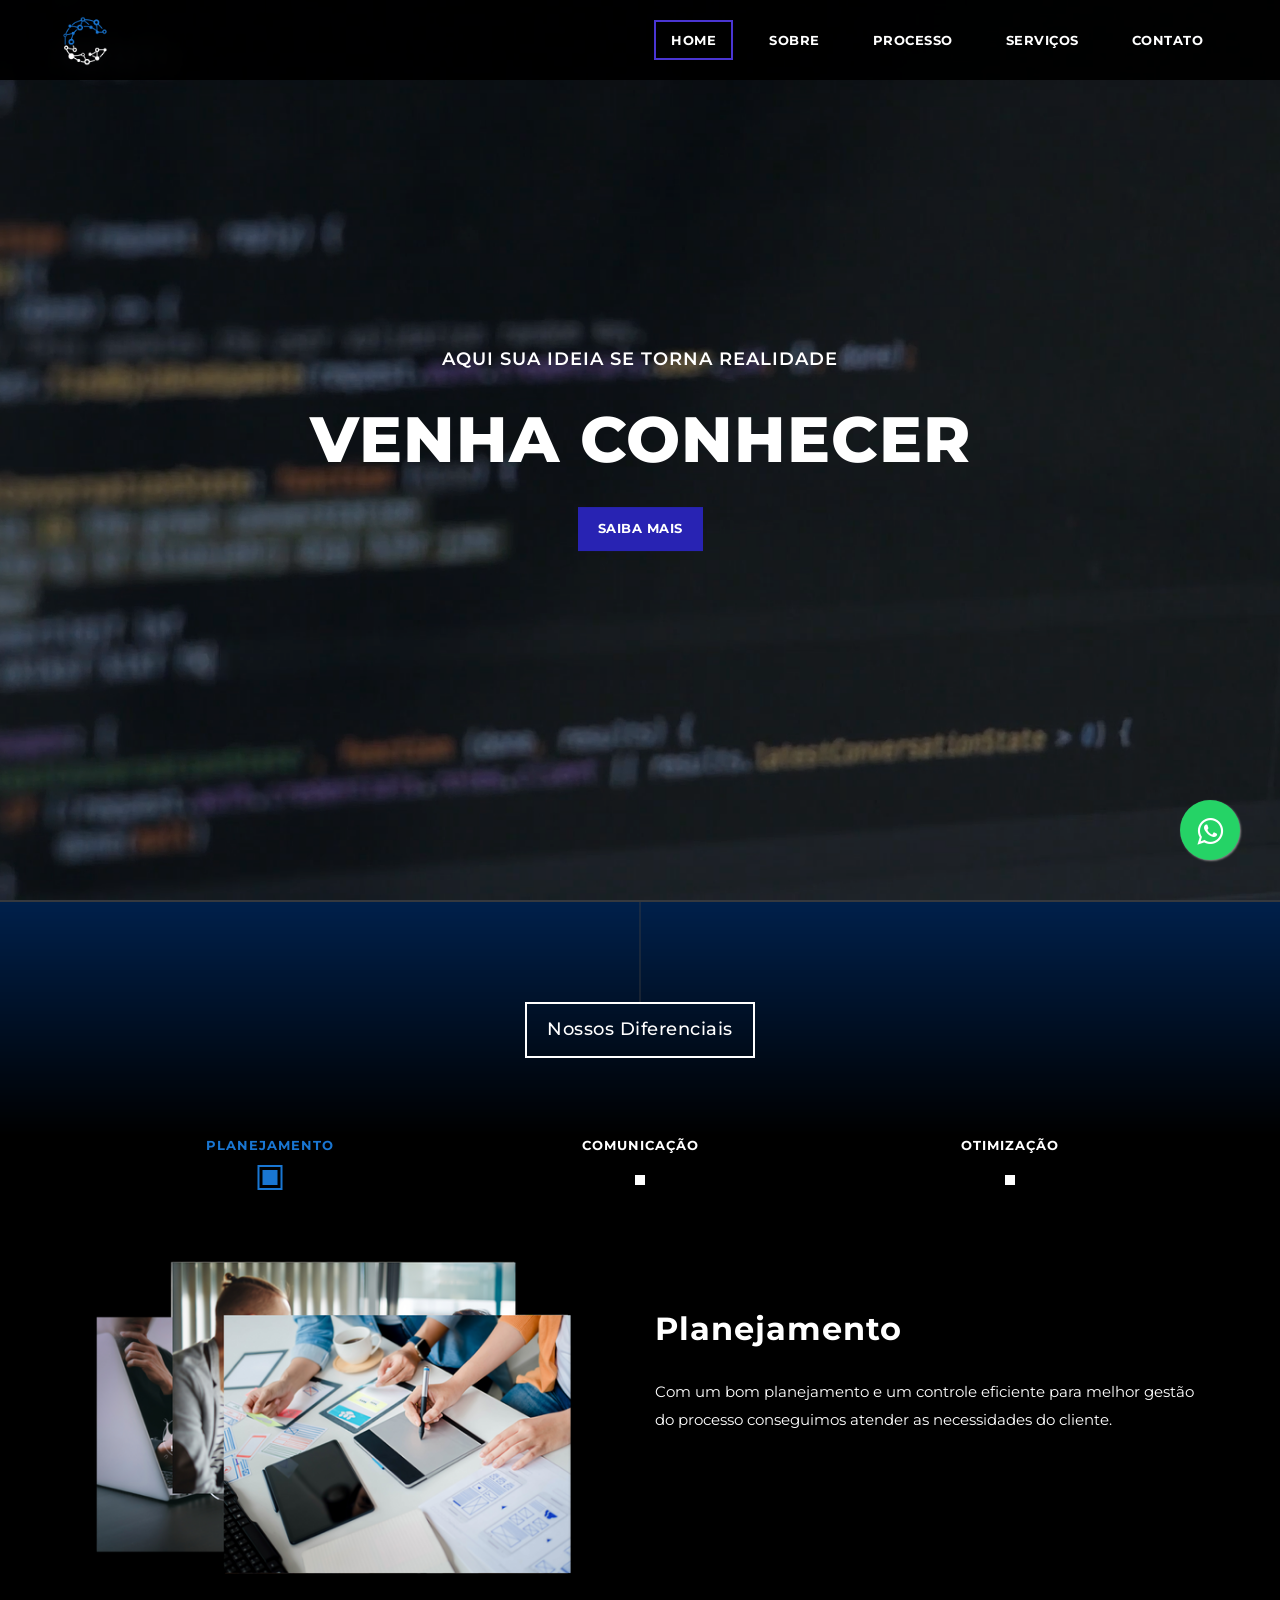
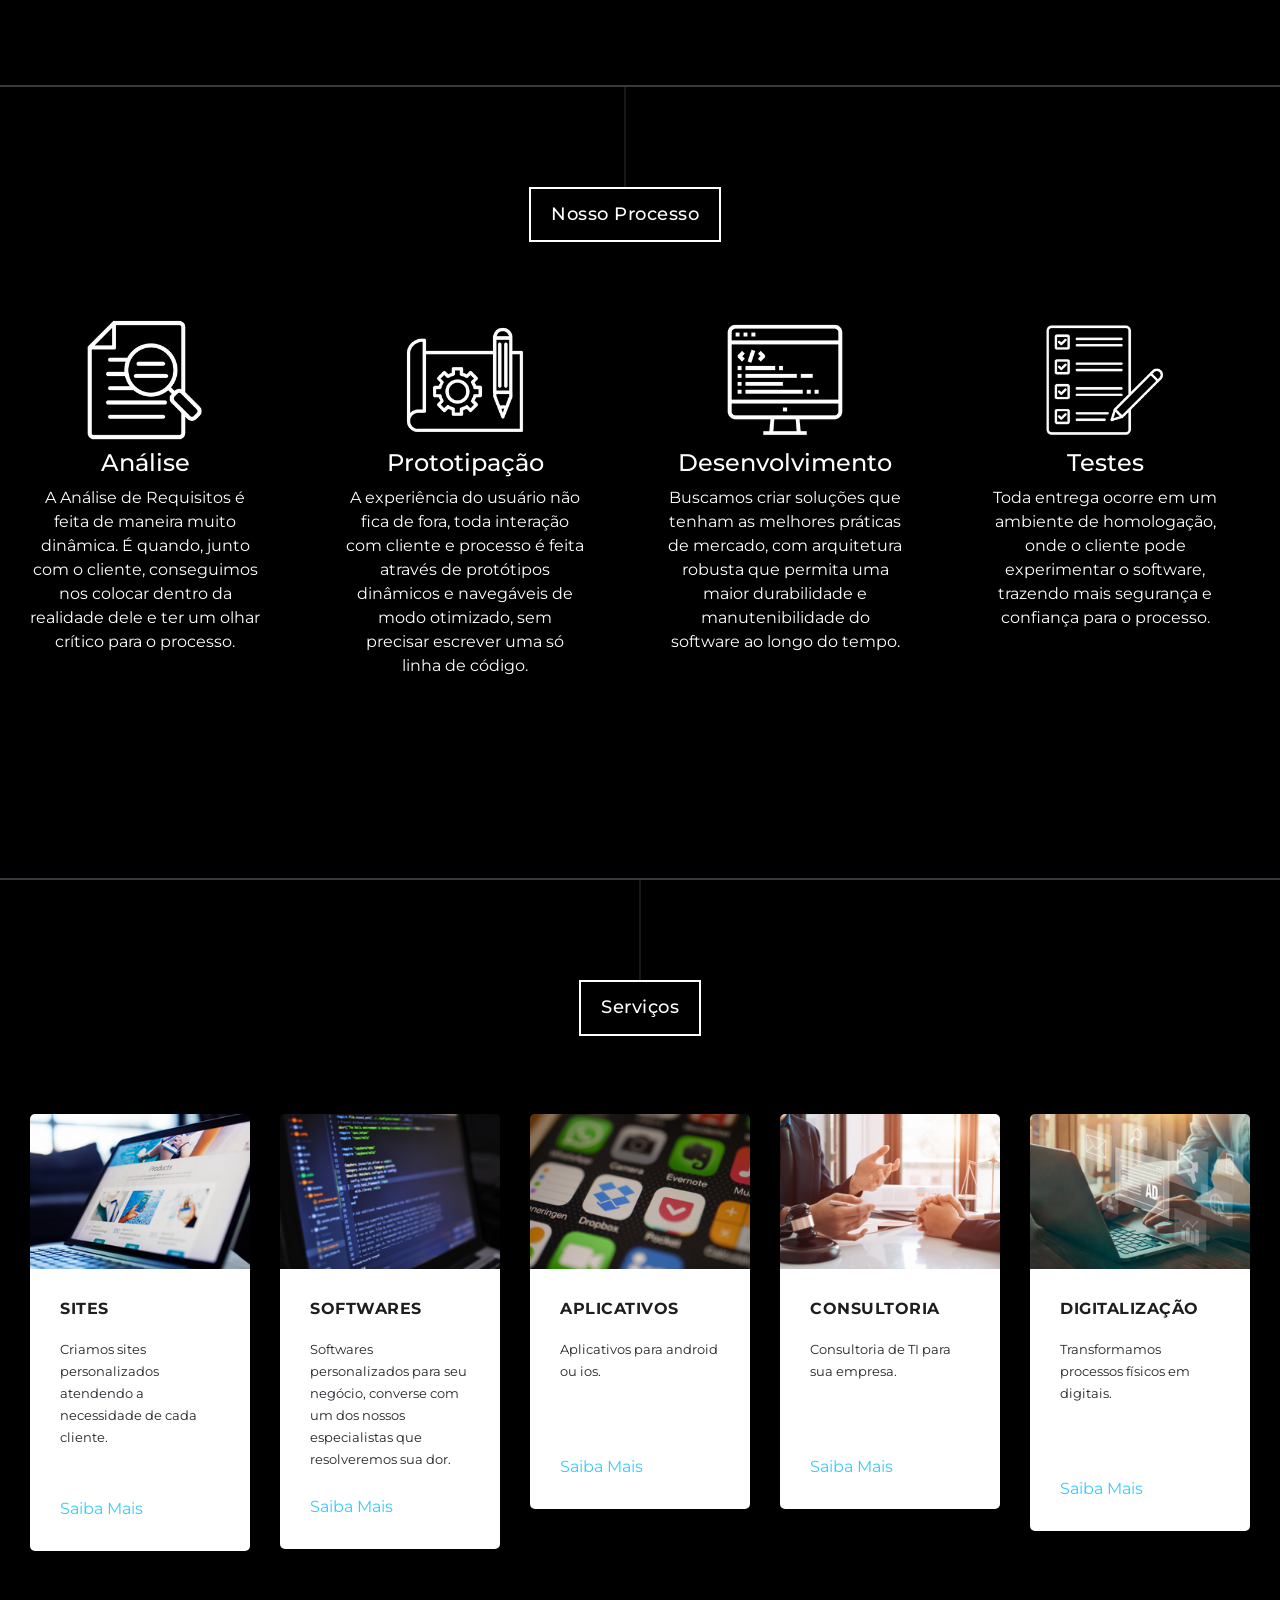
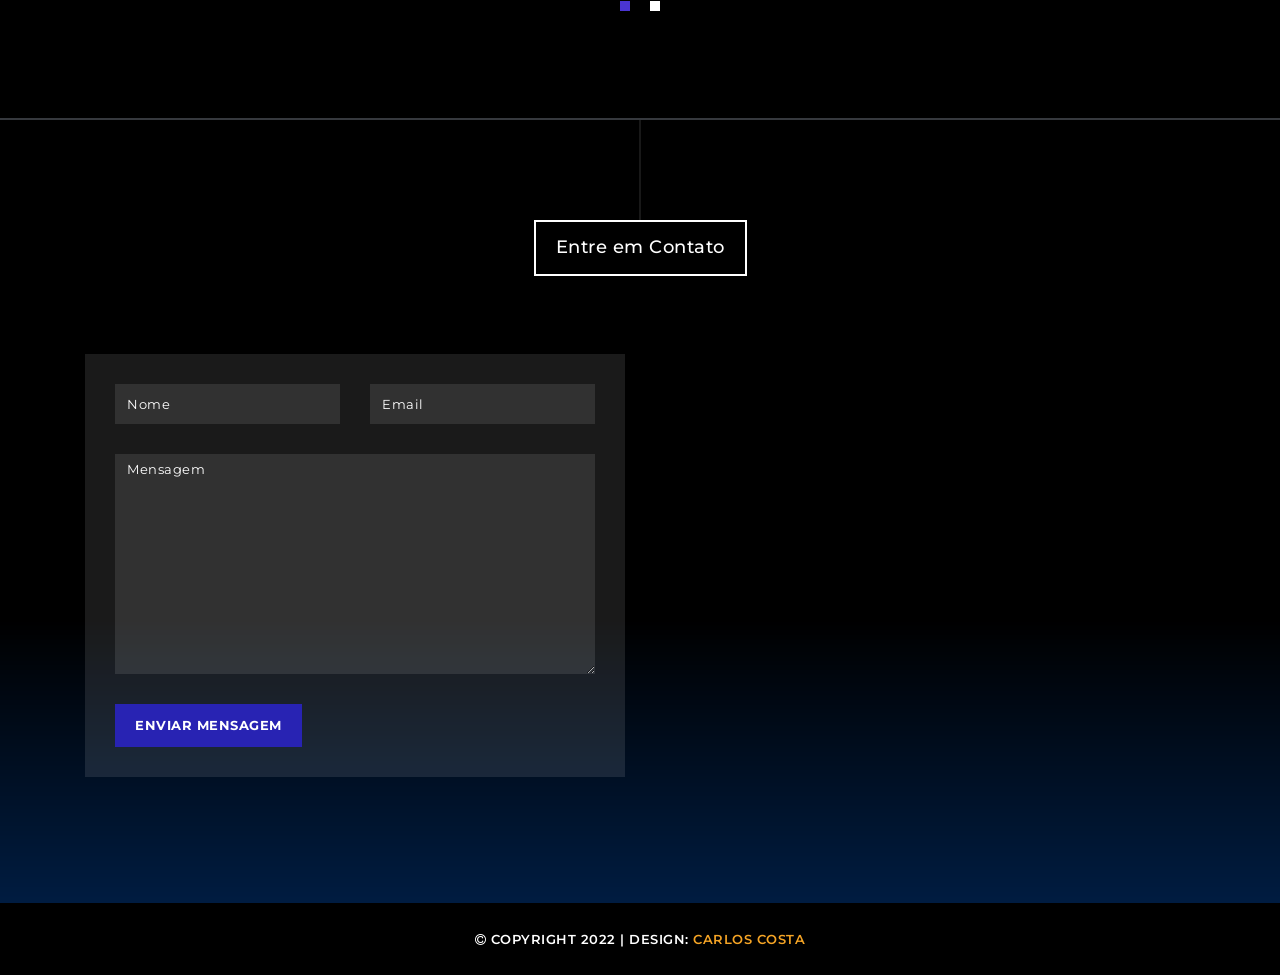
==== index.html @ 81773753 "chega por hj to ficando biruta" ====
<!DOCTYPE html>
<html lang="en">

  <head>

    <meta charset="utf-8">
    <meta name="viewport" content="width=device-width, initial-scale=1, shrink-to-fit=no">
    <meta name="description" content="">
    <meta name="author" content="">
    <link href="https://fonts.googleapis.com/css?family=Montserrat:100,200,300,400,500,600,700,800,900" rel="stylesheet">

    <title>Costa Software Solutions</title>
    <link rel="icon" type="imagem/png" href="./assets/images/logo.png" />
    <!-- Bootstrap core CSS -->
    <link href="vendor/bootstrap/css/bootstrap.min.css" rel="stylesheet">

    <!-- Additional CSS Files -->
    <link rel="stylesheet" href="assets/css/fontawesome.css">
    <link rel="stylesheet" href="assets/css/templatemo-grad-school.css">
    <link rel="stylesheet" href="assets/css/owl.css">
    <link rel="stylesheet" href="assets/css/lightbox.css">
  </head>

<body>

   
  <!--header-->
  <header class="main-header clearfix" role="header">
    <div class="logo">
      <img src="assets/images/Identidade (1).png" style="width:10%">
    </div>
    <a href="#menu" class="menu-link"><i class="fa fa-bars"></i></a>
    <nav id="menu" class="main-nav" role="navigation">
      <ul class="main-menu">
        <li><a href="#section1">Home</a></li>
        <li><a href="#section2">Sobre</a></li>
        <li><a href="#section3">Processo</a></li>
        <li><a href="#section4">Serviços</a></li>
        <li><a href="#section6">Contato</a></li>

      </ul>
    </nav>
  </header>
  <link rel="stylesheet" href="https://maxcdn.bootstrapcdn.com/font-awesome/4.5.0/css/font-awesome.min.css">
<a href="https://api.whatsapp.com/send?phone=5541995320971&text=Vi%20o%20seu%20site%20e%20fiquei%20interessado%20nos%20seus%20servi%C3%A7os%2C%20podemos%20fazer%20um%20or%C3%A7amento%3F" style="position:fixed;width:60px;height:60px;bottom:40px;right:40px;background-color:#25d366;color:#FFF;border-radius:50px;text-align:center;font-size:30px;box-shadow: 1px 1px 2px #888;
  z-index:1000;" target="_blank">
<i style="margin-top:16px" class="fa fa-whatsapp"></i>
</a>

  <!-- ***** Main Banner Area Start ***** -->
  <section class="section main-banner" id="top" data-section="section1">
      <video autoplay muted loop id="bg-video" poster="assets/images/imagem.png">
          <source src="assets/images/video.mp4" type="video/mp4"  />
      </video>

      <div class="video-overlay header-text">
          <div class="caption">
              <h6>Aqui sua ideia se torna realidade</h6>
              <h2>Venha Conhecer</h2>
              <div class="main-button">
                  <div class="scroll-to-section"><a href="#section2">Saiba Mais</a></div>
              </div>
          </div>
      </div>
  </section>
  <!-- ***** Main Banner Area End ***** -->


  <!-- <section class="features">
    <div class="container">
      <div class="row">
        <div class="col-lg-4 col-12">
          <div class="features-post">
            <div class="features-content">
              <div class="content-show">
                <h4><i class="fa fa-pencil"></i>All Courses</h4>
              </div>
              <div class="content-hide">
                <p>Curabitur id eros vehicula, tincidunt libero eu, lobortis mi. In mollis eros a posuere imperdiet. Donec maximus elementum ex. Cras convallis ex rhoncus, laoreet libero eu, vehicula libero.</p>
                <p class="hidden-sm">Curabitur id eros vehicula, tincidunt libero eu, lobortis mi. In mollis eros a posuere imperdiet.</p>
                <div class="scroll-to-section"><a href="#section2">More Info.</a></div>
            </div>
            </div>
          </div>
        </div>
        <div class="col-lg-4 col-12">
          <div class="features-post second-features">
            <div class="features-content">
              <div class="content-show">
                <h4><i class="fa fa-graduation-cap"></i>Virtual Class</h4>
              </div>
              <div class="content-hide">
                <p>Curabitur id eros vehicula, tincidunt libero eu, lobortis mi. In mollis eros a posuere imperdiet. Donec maximus elementum ex. Cras convallis ex rhoncus, laoreet libero eu, vehicula libero.</p>
                <p class="hidden-sm">Curabitur id eros vehicula, tincidunt libero eu, lobortis mi. In mollis eros a posuere imperdiet.</p>
                <div class="scroll-to-section"><a href="#section3">Details</a></div>
            </div>
            </div>
          </div>
        </div>
        <div class="col-lg-4 col-12">
          <div class="features-post third-features">
            <div class="features-content">
              <div class="content-show">
                <h4><i class="fa fa-book"></i>Real Meeting</h4>
              </div>
              <div class="content-hide">
                <p>Curabitur id eros vehicula, tincidunt libero eu, lobortis mi. In mollis eros a posuere imperdiet. Donec maximus elementum ex. Cras convallis ex rhoncus, laoreet libero eu, vehicula libero.</p>
                <p class="hidden-sm">Curabitur id eros vehicula, tincidunt libero eu, lobortis mi. In mollis eros a posuere imperdiet.</p>
                <div class="scroll-to-section"><a href="#section4">Read More</a></div>
            </div>
            </div>
          </div>
        </div>
      </div>
    </div>
  </section> -->

  <section class="section why-us" data-section="section2">
    <div class="container">
      <div class="row">
        <div class="col-md-12">
          <div class="section-heading">
            <h2>Nossos Diferenciais</h2>
          </div>
        </div>
        <div class="col-md-12">
          <div id='tabs'>
            <ul>
              <li><a href='#tabs-1'>Planejamento</a></li>
              <li><a href='#tabs-2'>Comunicação</a></li>
              <li><a href='#tabs-3'>Otimização</a></li>
            </ul>
            <section class='tabs-content'>
              <article id='tabs-1'>
                <div class="row">
                  <div class="col-md-6">
                    <img src="assets/images/primeiro/1.png" alt="">
                  </div>
                  <div class="col-md-6">
                    <h4>Planejamento</h4>
                    <p>Com um bom planejamento e um controle eficiente para melhor gestão do processo conseguimos atender as necessidades do cliente.</p>
                  </div>
                </div>
              </article>
              <article id='tabs-2'>
                <div class="row">
                  <div class="col-md-6">
                    <img src="assets/images/primeiro/2.png" alt="">
                  </div>
                  <div class="col-md-6">
                    <h4>Comunicação</h4>
                    <p>Reuniões de acordo com a necessidade do cliente, explicando e detalhando o processo de criação. Deixando tudo de forma simples e dinâmica. </p> 
                  </div>
                </div>
              </article>
              <article id='tabs-3'>
                <div class="row">
                  <div class="col-md-6">
                    <img src="assets/images/primeiro/3.png" alt="">
                  </div>
                  <div class="col-md-6">
                    <h4>Otimização</h4>
                    <p>Utilizando sempre as novidades do mercado, deixando seu software sempre atualizado. Além dos feedbacks de clientes sempre sendo levados e considerações para futuras alterações no site/software </p>
                  </div>
                </div>
              </article>
            </section>
          </div>
        </div>
      </div>
    </div>
  </section>

  <section class="section coming-soon" data-section="section3">
    <div class="row">
      <div class="col-md-12">
        <div class="section-heading">
          <h2>Nosso Processo</h2>
        </div>
      </div>
    
    <div class="col">
        <div class="romario">

          <img src="assets/images/1.png">
          <h4 class="process__title">Análise</h4>
          <span class="process__subtitle">A Análise de Requisitos é feita de maneira muito dinâmica. É quando, junto com o cliente, conseguimos nos colocar dentro da realidade dele e ter um olhar crítico para o processo.</span>

        </div>
    </div>
    <div class="col">
        <div class="romario">
          <img src="assets/images/2.png">
          <h4 class="process__title">Prototipação</h4>
          <span class="process__subtitle">A experiência do usuário não fica de fora, toda interação com cliente e processo é feita através de protótipos dinâmicos e navegáveis de modo otimizado, sem precisar escrever uma só linha de código.</span>

        </div>
    </div>
    <div class="col">
        <div class="romario">
          <img src="assets/images/3.png">
          <h4 class="process__title">Desenvolvimento</h4>
          <span class="process__subtitle">Buscamos criar soluções que tenham as melhores práticas de mercado, com arquitetura robusta que permita uma maior durabilidade e manutenibilidade do software ao longo do tempo.</span>

        </div>
      </div>
      <div class="col">  
        <div class="romario">
          <img src="assets/images/4.png">
            <h4 class="process__title">Testes</h4>
            <span class="process__subtitle">Toda entrega ocorre em um ambiente de homologação, onde o cliente pode experimentar o software, trazendo mais segurança e confiança para o processo.</span>
          </div>
        </div>
      </div>
    </div>
  </section>


  <section class="section courses" data-section="section4">
    <div class="container-fluid">
      <div class="row">
        <div class="col-md-12">
          <div class="section-heading">
            <h2>Serviços</h2>
          </div>
        </div>
        <div class="owl-carousel owl-theme">
          <div class="item">
            <img src="assets/images/carrossel/1.png" alt="Course #1">
            <div class="down-content">
              <h4>Sites</h4>
              <p>Criamos sites personalizados atendendo a necessidade de cada cliente.</p>
              <br>
              <a href="https://api.whatsapp.com/send?phone=5541995320971&text=Vi%20o%20seu%20site%20e%20fiquei%20interessado%20nos%20seus%20servi%C3%A7os%2C%20podemos%20fazer%20um%20or%C3%A7amento%3F">Saiba Mais</a>
            </div>
          </div>
          <div class="item">
            <img src="assets/images/carrossel/2.png" alt="Course #2">
            <div class="down-content">
              <h4>Softwares</h4>
              <p>Softwares personalizados para seu negócio, converse com um dos nossos especialistas que resolveremos sua dor.</p>
              <a href="https://api.whatsapp.com/send?phone=5541995320971&text=Vi%20o%20seu%20site%20e%20fiquei%20interessado%20nos%20seus%20servi%C3%A7os%2C%20podemos%20fazer%20um%20or%C3%A7amento%3F">Saiba Mais</a>
            </div>
          </div>
          <div class="item">
            <img src="assets/images/carrossel/3.png" alt="Course #3">
            <div class="down-content">
              <h4>Aplicativos</h4>
              <p>Aplicativos para android ou ios.</p>
              <br>
              <br>
              <a href="https://api.whatsapp.com/send?phone=5541995320971&text=Vi%20o%20seu%20site%20e%20fiquei%20interessado%20nos%20seus%20servi%C3%A7os%2C%20podemos%20fazer%20um%20or%C3%A7amento%3F">Saiba Mais</a>
            </div>
          </div>
          <div class="item">
            <img src="assets/images/carrossel/4.png" alt="Course #4">
            <div class="down-content">
              <h4>Consultoria</h4>
              <p>Consultoria de TI para sua empresa.</p>
              <br>
              <br>
              <a href="https://api.whatsapp.com/send?phone=5541995320971&text=Vi%20o%20seu%20site%20e%20fiquei%20interessado%20nos%20seus%20servi%C3%A7os%2C%20podemos%20fazer%20um%20or%C3%A7amento%3F">Saiba Mais</a>
            </div>
          </div>
          <div class="item">
            <img src="assets/images/carrossel/5.png" alt="">
            <div class="down-content">
              <h4>Digitalização</h4>
              <p>Transformamos processos físicos em digitais.</p>
              <br>
              <br>
              <a href="https://api.whatsapp.com/send?phone=5541995320971&text=Vi%20o%20seu%20site%20e%20fiquei%20interessado%20nos%20seus%20servi%C3%A7os%2C%20podemos%20fazer%20um%20or%C3%A7amento%3F">Saiba Mais</a>
            </div>
          </div>
          <div class="item">
            <img src="assets/images/carrossel/6.png" alt="">
            <div class="down-content">
              <h4>Treinamentos</h4>
              <p>Fale com um dos nossos especialistas para solicitar treinamentos em linguagens de programação.</p>
              
              <a href="https://api.whatsapp.com/send?phone=5541995320971&text=Vi%20o%20seu%20site%20e%20fiquei%20interessado%20nos%20seus%20servi%C3%A7os%2C%20podemos%20fazer%20um%20or%C3%A7amento%3F">Saiba Mais</a>
            </div>
          </div>
          <div class="item">
            <img src="assets/images/courses-05.jpg" alt="">
            <div class="down-content">
              <h4>Automatização</h4>
              <p>Chega de ficar fazendo o mesmo processo todos os dias.</p>
              <br>
              
              <a href="https://api.whatsapp.com/send?phone=5541995320971&text=Vi%20o%20seu%20site%20e%20fiquei%20interessado%20nos%20seus%20servi%C3%A7os%2C%20podemos%20fazer%20um%20or%C3%A7amento%3F">Saiba Mais</a>
            </div>
          </div>
          <div class="item">
            <img src="assets/images/carrossel/7.png" alt="">
            <div class="down-content">
              <h4>Mídia Kit</h4>
              <p>Deixe suas redes sociais com a sua marca, do seu jeitinho.</p>
              <br>
              <br>
              <a href="https://api.whatsapp.com/send?phone=5541995320971&text=Vi%20o%20seu%20site%20e%20fiquei%20interessado%20nos%20seus%20servi%C3%A7os%2C%20podemos%20fazer%20um%20or%C3%A7amento%3F">Saiba Mais</a>
            </div>
          </div>
          <div class="item">
            <img src="assets/images/carrossel/8.png" alt="">
            <div class="down-content">
              <h4>Gerenciamento</h4>
              <p>Organização e Gerenciamento de processos, trazendo gráficos e relatórios para sua gestão.</p>
              

              <a href="https://api.whatsapp.com/send?phone=5541995320971&text=Vi%20o%20seu%20site%20e%20fiquei%20interessado%20nos%20seus%20servi%C3%A7os%2C%20podemos%20fazer%20um%20or%C3%A7amento%3F">Saiba Mais</a>
            </div>
          </div>
          </div>
        </div>
      </div>
    </div>
  </section>
  

  <!-- <section class="section video" data-section="section5">
    <div class="container">
      <div class="row">
        <div class="col-md-6 align-self-center">
          <div class="left-content">
            <span>our presentation is for you</span>
            <h4>Watch the video to learn more <em>about Grad School</em></h4>
            <p>You are NOT allowed to redistribute this template ZIP file on any template collection website. However, you can use this template to convert into a specific theme for any kind of CMS platform such as WordPress. You may <a rel="nofollow" href="https://templatemo.com/contact" target="_parent">contact TemplateMo</a> for details.
            <br><br>Suspendisse tincidunt, magna ut finibus rutrum, libero dolor euismod odio, nec interdum quam felis non ante.</p>
            <div class="main-button"><a rel="nofollow" href="https://fb.com/templatemo" target="_parent">External URL</a></div>
          </div>
        </div>
        <div class="col-md-6">
          <article class="video-item">
            <div class="video-caption">
              <h4>Power HTML Template</h4>
            </div>
            <figure>
              <a href="https://www.youtube.com/watch?v=r9LtOG6pNUw" class="play"><img src="assets/images/main-thumb.png"></a>
            </figure>
          </article>
        </div>
      </div>
    </div>
  </section> -->

  <section class="section contact" data-section="section6">
    <div class="container">
      <div class="row">
        <div class="col-md-12">
          <div class="section-heading">
            <h2>Entre em Contato</h2>
          </div>
        </div>
        <div class="col-md-6">

          <form id="contact" action="https://formsubmit.co/costa.carlos.dev@gmail.com" method="POST">
            <div class="row">
              <div class="col-md-6">
                  <fieldset>
                    <input  name="name" type="text" class="form-control" id="name" placeholder="Nome" required="">
                  </fieldset>
                </div>
                <div class="col-md-6">
                  <fieldset>
                    <input  name="email" type="text" class="form-control" id="email" placeholder="Email" required="">
                  </fieldset>
                </div>
              <div class="col-md-12">
                <fieldset>
                  <textarea name="message" rows="6" class="form-control" id="message" placeholder="Mensagem" required=""></textarea>
                </fieldset>
              </div>
              <div class="col-md-12">
                <fieldset>
                  <button type="submit" id="form-submit" class="button">Enviar Mensagem</button>
                </fieldset>
              </div>
            </div>
          </form>
        </div>
        <div class="col-md-6">
          <div id="map">
            <iframe src="https://www.google.com/maps/embed?pb=!1m18!1m12!1m3!1d3600.1327458042156!2d-49.28160878505928!3d-25.53395478374063!2m3!1f0!2f0!3f0!3m2!1i1024!2i768!4f13.1!3m3!1m2!1s0x94dcfb81794ff591%3A0x96aad6f9f2b94db4!2sR.%20Jo%C3%A3o%20Socha%2C%20495%20-%20S%C3%ADtio%20Cercado%2C%20Curitiba%20-%20PR%2C%2081900-130!5e0!3m2!1spt-BR!2sbr!4v1665440358578!5m2!1spt-BR!2sbr" width="100%" height="422px" frameborder="0" style="border:0" allowfullscreen></iframe>
          </div>
        </div>
      </div>
    </div>
  </section>

  <footer>
    <div class="container">
      <div class="row">
        <div class="col-md-12">
          <p><i class="fa fa-copyright"></i> Copyright 2022 
          
           | Design: <a rel="sponsored" href="https://www.linkedin.com/in/carlos-costa-12a7b822a/" target="_blank">Carlos Costa</a></p>
        </div>
      </div>
    </div>
  </footer>

  <!-- Scripts -->
  <!-- Bootstrap core JavaScript -->
    <script src="vendor/jquery/jquery.min.js"></script>


    <script src="assets/js/isotope.min.js"></script>
    <script src="assets/js/owl-carousel.js"></script>
    <script src="assets/js/lightbox.js"></script>
    <script src="assets/js/tabs.js"></script>
    <script src="assets/js/video.js"></script>
    <script src="assets/js/slick-slider.js"></script>
    <script src="assets/js/custom.js"></script>
    <script>
     
        //according to loftblog tut
        $('.nav li:first').addClass('active');

        var showSection = function showSection(section, isAnimate) {
          var
          direction = section.replace(/#/, ''),
          reqSection = $('.section').filter('[data-section="' + direction + '"]'),
          reqSectionPos = reqSection.offset().top - 0;

          if (isAnimate) {
            $('body, html').animate({
              scrollTop: reqSectionPos },
            800);
          } else {
            $('body, html').scrollTop(reqSectionPos);
          }

        };

        var checkSection = function checkSection() {
          $('.section').each(function () {
            var
            $this = $(this),
            topEdge = $this.offset().top - 80,
            bottomEdge = topEdge + $this.height(),
            wScroll = $(window).scrollTop();
            if (topEdge < wScroll && bottomEdge > wScroll) {
              var
              currentId = $this.data('section'),
              reqLink = $('a').filter('[href*=\\#' + currentId + ']');
              reqLink.closest('li').addClass('active').
              siblings().removeClass('active');
            }
          });
        };

        $('.main-menu, .scroll-to-section').on('click', 'a', function (e) {
          if($(e.target).hasClass('external')) {
            return;
          }
          e.preventDefault();
          $('#menu').removeClass('active');
          showSection($(this).attr('href'), true);
        });

        $(window).scroll(function () {
          checkSection();
        });
    
    </script>
</body>
</html>
---- assets/css/templatemo-grad-school.css ----
/*
    
TemplateMo 557 Grad School

https://templatemo.com/tm-557-grad-school

*/



body {
    font-family: 'Montserrat', sans-serif;
}

/* Basic */

a {
	color: #3CF;
    text-decoration: none;
}

a:hover {
	color: rgb(43, 30, 157);
    text-decoration: none;
}

ul {
    padding: 0px;
    margin: 0px;
    list-style: none;
}

p {
    font-size: 13px;
    line-height: 22px;
}


.section-heading {
    text-align: center;
    margin-bottom: 70px;
    

}

.section-heading h2:before {
    width: 1px;
    height: 100px;
    background-color: rgba(65, 65, 65, 0.744);
    position: absolute;
    top: -102px;
    content: '';
    left: 50%;
    transform: translate(-50%);
}

.section-heading h2 {
    margin-top: 100px;
    position: relative;
    font-size: 18px;
    font-weight: 500;
    color: #fff;
    letter-spacing: 0.5px;
    display: inline-block;
    padding: 15px 20px;
    border: 2px solid rgb(255, 255, 255);
}


/* Buttons */

.main-button a {
    background-color: #2823b3;
    color: #fff;
    font-size: 13px;
    text-transform: uppercase;
    letter-spacing: 0.5px;
    font-weight: 700;
    padding: 12px 20px;
    display: inline-block;
    outline: none;
}

a.menu-link { display: none; }

@media screen and (max-width: 950px) {
  a.menu-link {
    float: right;
    display: block;
    font-size: 36px;
    color: #fff;
    padding-right: 30px;
    padding-top: 15px;
  }
  nav[role="navigation"] {
    clear: both;
    -webkit-transition: all 0.3s ease-out;
    -moz-transition: all 0.3s ease-out;
    -ms-transition: all 0.3s ease-out;
    -o-transition: all 0.3s ease-out;
    transition: all 0.3s ease-out;
  }
  .js nav[role="navigation"] {
    overflow: hidden;
    max-height: 0;
  }
  nav[role="navigation"].active {
    max-height: 20em;
    height: 20em;
    overflow-y: scroll;
  }
  nav[role="navigation"] ul {
    top: 0;
    width: 100%;
    position: relative;
    margin: 0;
    padding: 0;
    border-top: 1px solid rgba(250,250,250,0.25);
    background-color: rgba(0, 0, 0, 0.99);
  }
  nav[role="navigation"] li a {
    display: block;
    padding: 15px 0px;
    border-bottom: 1px solid rgba(0, 0, 0, 0.25);
    text-align: center;
    color: #fff;
    font-size: 13px;
    text-transform: uppercase;
    font-weight: 700;
    line-height: 1.5;
  }
  nav[role="navigation"] li:hover a,
  nav[role="navigation"] li.active a {
      color: #4a35d2;
  }
  
  @media screen and (min-width: 951px) {
    .js nav[role="navigation"] {
      max-height: none;
    }

    nav[role="navigation"] li {
      display: inline-block;
      margin: 0 0.25em;
    }
    nav[role="navigation"] li a {
      border: 0;
    }
  }
}

/* Header */

@media screen and (max-width: 1050px) {
  .main-header .logo {
      padding-left: 15px!important;
      width: 75%;
  }


  .main-menu {
      padding-right: 30px!important;
  }

  .main-menu li {
      margin-left: 5px!important;
  }
}

.main-header {
    background-color: rgba(0, 0, 0, 0.95);
    height: 80px;
    position: fixed;
    z-index: 12;
    width: 100%;
    top: 0;
}

.main-header .logo {
    float: left;
    line-height: 80px;
    padding-left: 60px;
}

.main-header .logo a {
    font-size: 36px;
    text-transform: uppercase;
    font-weight: 800;
    color: #fff;
}
.main-header .logo a em {
    font-style: normal;
    color: #4a35d2;
}

.main-menu {
    float: right;
    padding-right: 60px;
}

.main-menu li {
    display: inline-block;
    line-height: 79px;
    margin-left: 15px;
    position: relative;
}

.main-menu li:first-child {
    margin-left: 0px;
}

.main-menu li a {
    padding: 10px 15px;
    font-size: 13px;
    text-transform: uppercase;
    letter-spacing: 0.5px;
    font-weight: 700;
    color: #fff;
    border: 2px solid transparent;
    transition: all 0.5s;
}

.main-menu li.has-submenu a:after {
    content: '\f107';
    font-family: "FontAwesome";
    margin-left: 5px;
}

.main-menu li.has-submenu ul li a:after {
    display: none;
}

.main-menu li .sub-menu {
    position: absolute;
    width: 160px;
    background-color: #18233a;
    opacity: 0;
    visibility: hidden;
    transition: all 0.5s;
}

.main-menu li:hover .sub-menu {
    opacity: 1;
    visibility: visible;
}

.main-menu li .sub-menu li {
    display: block;
    line-height: 20px;
    margin-left: 0px;
    margin-bottom: 15px;
    padding-bottom: 15px;
    border-bottom: 1px solid #121b2f;
}

.main-menu li .sub-menu li:first-child {
    padding-top: 15px;
}

.main-menu li .sub-menu li:last-child {
    margin-bottom: 0px;
    border-bottom: none;
}

.main-menu li .sub-menu li a {
    font-size: 12px;
    font-weight: 500;
    padding: 0px 15px;
    letter-spacing: 0.5px;
    border: none;
    transition: all 0.5s;
}

.main-menu li .sub-menu li a:hover {
    color: #4a35d2;
    border: none;
}

.main-nav li:hover a,
.main-nav li.active a {
    border: 2px solid #4a35d2;
}

@media (max-width: 950px) {
  .main-nav li:hover a,
  .main-nav li.active a {
    border: 2px solid transparent;
    border-bottom: 1px solid rgba(250,250,250,0.25);
  }
}


/* Slider */

.main-banner {
  position: relative;
  max-height: 100%;
  overflow: hidden;
  margin-bottom: -7px;
}

#bg-video {
    min-width: 100%;
    min-height: 100vh;
    max-width: 100%;
    max-height: 100vh;
    object-fit: cover;
    z-index: -1;
}

#bg-video::-webkit-media-controls {
    display: none !important;
}

.video-overlay {
    position: absolute;
    background-color: rgba(22, 34, 57, 0.24);
    top: 0;
    left: 0;
    bottom: 7px;
    width: 100%;
}

.main-banner .caption {
  text-align: center;
  position: absolute;
  width: 80%;
  left: 50%;
  top: 50%;
  transform: translate(-50%,-50%);
}

.main-banner .caption h6 {
  margin-top: 0px;
  font-size: 18px;
  text-transform: uppercase;
  font-weight: 600;
  color: #fff;
  letter-spacing: 1px;
}

.main-banner .caption h2 {
  margin-top: 30px;
  margin-bottom: 30px;
  font-size: 64px;
  text-transform: uppercase;
  font-weight: 800;
  color: #fff;
  letter-spacing: 1px;
}

.main-banner .caption h2 em {
  font-style: normal;
  color: #4a35d2;
  font-weight: 900;
}

@media screen and (max-width: 1180px) {

  .main-banner .caption h6 {
    font-weight: 500;
  }

  .main-banner .caption h2 {
    font-size: 58px;
  }

}
@media screen and (max-width: 767px) {

  .main-banner .caption h6 {
    font-weight: 500;
  }

  .main-banner .caption h2 {
    font-size: 36px;
  }

}


/* Features */

section.features .col-4 {
    padding-left: 0px;
    padding-right: 0px;
}

.features-post {
  position: relative;
  margin-bottom: 0px;
}

.features-thumb {
  overflow: hidden;
  position: relative;
}

.features-thumb img {
  width: 100%;
}

.features-content {
  position: absolute;
  bottom: 0;
  left: 0;
  width: 100%;
  background-color: #0c1228;
  color: #fff;
  padding: 40px;
}

.features-content:hover {
    background-color: #4a35d2;
    box-shadow: 0px 0px 30px rgba(0,0,0,0.5);
}

.features-content h4 {
    font-size: 16px;
    text-transform: uppercase;
    font-weight: 700;
    color: #fff;
    letter-spacing: 1px;
    margin-bottom: 0px;
}

.features-content h4 i {
    margin-right: 15px;
    font-size: 24px;
}

.features-content p {
    margin-bottom: 0px;
}

.features-content a {
  margin-top: 15px;
  display: inline-block;
  text-transform: uppercase;
  color: #fff;
  letter-spacing: 0.5px;
  font-weight: 700;
  font-size: 14px;
  border-bottom: 2px solid #fff;
}

.features-content p.hidden-sm {
  display: none;
}

.second-features,
.third-features {
    border-left: 1px solid rgba(250,250,250,0.1);
}

.content-hide {
  margin-top: 15px;
  display: none;
}

.content-hide p {
  color: #fff;
}

@media screen and (max-width: 767px) {

  .features-content {
    padding: 15px;
  }
  .features-content h4 i {
    display: block;
    margin-bottom: 10px;
  }
  .features-content h4 {
    font-size: 14px;
  }
  .features-content p {
    display: none;
  }
  .features-content p.hidden-sm {
    display: block;
  }
  .features-content a {
    letter-spacing: 0px;
    font-size: 13px;
    font-weight: 600;
  }

}



/* Why Choosing Us */

section.why-us {
    background-image: url(../images/bg13.png);
    background-color: #172238;
    background-repeat: no-repeat;
    background-size: cover;
    padding-bottom: 100px;
    border-top-style: solid;
    border-color:  rgba(65, 65, 65, 0.744);
    border-width: 2px;
}

#tabs {
  text-align: center;
}
#tabs ul {
  margin: 0;
  padding: 0;
  -webkit-column-count: 3;
  -moz-column-count: 3;
  column-count: 3;
  -webkit-column-gap: 0;
  -moz-column-gap: 0;
  column-gap: 0;
}
#tabs ul::after {
  clear: both;
  content: "";
  display: table;
}
#tabs ul li {
  display: block;
  font-weight: 400;
  font-size: 1.2em;
  letter-spacing: 1px;
  text-align: center;
}
#tabs ul li a {
  display: block;
  font-size: 13px;
  font-weight: 700;
  letter-spacing: 1px;
  cursor: pointer;
  outline: 0;
  padding-bottom: 30px;
  color: #fff;
  text-decoration: none;
  text-transform: uppercase;
  position: relative;
}
@media screen and (max-width: 767px){
  #tabs ul li a {
    
    font-size: 11px;

  }
}
#tabs ul li a:after {
    transition: all 0.3s;
    width: 10px;
    height: 10px;
    background-color: #fff;
    content: '';
    position: absolute;
    left: 50%;
    transform: translate(-50%);
    bottom: 0;
}
#tabs ul li a:before {
    transition: all 0.3s;
    width: 25px;
    height: 25px;
    border: 2px solid transparent;
    background-color: transparent;
    content: '';
    position: absolute;
    left: 50%;
    transform: translate(-50%);
    bottom: -5px;
}
#tabs ul li span {
  display: block;
  margin-bottom: 0.75em;
}
#tabs ul .ui-tabs-active {
}
#tabs ul .ui-tabs-active a {
  color: #1976D2;
}
#tabs ul .ui-tabs-active a:after {
  background-color: #1976D2;
  width: 15px;
  height: 15px;
}
#tabs ul .ui-tabs-active a:before {
  border-color: #1976D2;
}
#tabs h4 {
    margin-top: 60px;
    font-size: 32px;
    font-weight: 700;
    letter-spacing: 1px;
    color: #fff;
    margin-bottom: 30px;
}

#tabs p {
    color: #fff;
    font-size: 15px;
    line-height: 28px;
}

.tabs-content {
    margin-top: 60px;
    text-align: left;
}

@media screen and (max-width: 767px) {
  
  .tabs-content {
      text-align: center;
  }

}

.tabs-content img {
    width: 100%;
    overflow: hidden;
    padding-right: 45px;
}

@media screen and (max-width: 767px) {

  .tabs-content img {
      padding-right: 0px;
  }

}


/* Coming Soon */

section.coming-soon {
    background-image: url(../images/bg14.png);
    background-repeat: no-repeat;
    background-size: cover;
    background-color: #172238;
    padding: 0px 0px 200px 0px;
    border-top-style: solid;
    border-color:  rgba(65, 65, 65, 0.744);
    border-width: 2px;
}

/* section.coming-soon .continer .counter div {
  display: inline-block;
}
section.coming-soon .continer h4 {
    margin-top: 100px;
    font-size: 30px;
    color: #fff;
    font-weight: 800;
    letter-spacing: 0.5px;
    line-height: 40px;
    margin-bottom: 50px;
}
section.coming-soon .continer h4 em {
    font-style: normal;
    color: #f5a425;
}

@media screen and (max-width: 767px) {

  section.coming-soon .continer h4 {
    text-align: center;
  }

}

section.coming-soon .continer .counter .days,
section.coming-soon .continer .counter .hours,
section.coming-soon .continer .counter .minutes,
section.coming-soon .continer .counter .seconds {
  width: 22%;
  height: 140px;
  float: left;
  text-align: center;
  font-size: 48px;
  font-weight: 800;
  letter-spacing: 1px;
  color: #fff;
  background-color: rgba(250,250,250,0.1);
}
@media screen and (max-width: 992px) {

  section.coming-soon .continer .counter .days,
  section.coming-soon .continer .counter .hours,
  section.coming-soon .continer .counter .minutes,
  section.coming-soon .continer .counter .seconds {
    font-size: 26px;
  }

  section.coming-soon .continer .counter .days .value,
  section.coming-soon .continer .counter .hours .value,
  section.coming-soon .continer .counter .minutes .value,
  section.coming-soon .continer .counter .seconds .value {
      margin-top: 40px!important;
  }

  section.coming-soon .continer .counter span {
      font-size: 14px!important;
  }

}
section.coming-soon .continer .counter .days,
section.coming-soon .continer .counter .hours,
section.coming-soon .continer .counter .minutes {
    margin-right: 4%;
}
section.coming-soon .continer .counter .days .value,
section.coming-soon .continer .counter .hours .value,
section.coming-soon .continer .counter .minutes .value,
section.coming-soon .continer .counter .seconds .value {
    margin-top: 15px;
    display: block;
    width: 100%;
}

section.coming-soon .continer .counter span {
    font-size: 18px;
    text-transform: uppercase;
    color: #f5a425;
    font-weight: 500;
    letter-spacing: 1px;
    margin-top: 0px;
    display: block;
}

section.coming-soon .right-content {
    margin-left: 30px;
}

@media screen and (max-width: 767px) {

  section.coming-soon .right-content {
      margin-top: 60px;
      margin-left: 0px;
  }

}

section.coming-soon .top-content {
    margin-bottom: -8px;
}

section.coming-soon .top-content h6 {
    font-size: 14px;
    color: #fff;
    background-color: rgba(250,250,250,0.2);
    padding: 40px;
    text-align: center;
    line-height: 24px;
}

section.coming-soon .top-content h6 em {
    font-style: normal;
    font-weight: 600;
}

section.coming-soon form {
    background-color: rgba(250,250,250,0.1);
    padding: 60px 40px;
    width: 100%;
    text-align: center;
}

section.coming-soon form input {
    width: 100%;
    height: 40px;
    background-color: rgba(250,250,250,0.1);
    border-radius: 0px;
    border: none;
    outline: none;
    color: #fff;
    font-size: 13px;
    margin-bottom: 20px;
    letter-spacing: 0.5px;
}

section.coming-soon form input:focus {
    outline: none;
    border: none;
    box-shadow: none;
    color: #fff;
    background-color: rgba(250,250,250,0.1);
}

section.coming-soon form::placeholder { color: #fff }
section.coming-soon form input::placeholder { color: #fff; }
section.coming-soon form input::placeholder { color: #fff; }

section.coming-soon form button {
    margin-top: 10px;
    background-color: #f5a425;
    color: #fff;
    font-size: 13px;
    text-transform: uppercase;
    letter-spacing: 0.5px;
    font-weight: 700;
    padding: 12px 20px;
    display: inline-block;
    outline: none;
    box-shadow: none;
    border: none;
}
 */


/* Courses */

section.courses {
    background-image: url(../images/bg14.png);
    background-repeat: no-repeat;
    background-size: cover;
    background-color: #172238;
    padding-bottom: 100px;
    padding: 0px 30px 100px 30px;
    border-top-style: solid;
    border-color:  rgba(65, 65, 65, 0.744);
    border-width: 2px;

}

section.courses .item img {
    border-top-right-radius: 5px;
    border-top-left-radius: 5px;
}



section.courses .item .down-content {
    padding: 30px;
    background-color: #fff;
    border-bottom-right-radius: 5px;
    border-bottom-left-radius: 5px;
}

section.courses .item .down-content h4 {
    font-size: 16px;
    text-transform: uppercase;
    color: #1e1e1e;
    letter-spacing: 0.5px;
    font-weight: 700;
    margin-top: 0px;
    margin-bottom: 20px;
}

section.courses .item .down-content p {
    margin-bottom: 25px;
}

section.courses .item .down-content img {
    width: 40px;
    border: 2px solid #4a35d2;
    border-radius: 50%;
    text-align: left;
    display: inline-block;
}

section.courses .item .down-content .text-button-pay {
    float: right;
    display: inline-block;
    margin-top: -30px;
}


section.courses .item .down-content .text-button-free {
    float: right;
    display: inline-block;
    margin-top: -30px;
}

section.courses .item .down-content .text-button-free a {
    color: #7a7a7a;
    font-size: 13px;
}

section.courses .owl-carousel .owl-nav {
    display: none;
}

section.courses .owl-carousel .owl-dots {
    text-align: center;
}

section.courses .owl-carousel button.owl-dot {
    width: 10px;
    height: 10px;
    background-color: #fff;
    margin: 50px 10px 0px 10px;
    outline: none;
}
section.courses .owl-carousel button.active {
    background-color: #4a35d2;
}





/* Video */

section.video {
    background-image: url(../images/video-bg.jpg);
    background-repeat: no-repeat;
    background-size: cover;
    background-color: #172238;
    padding: 120px 0px;
}

section.video .left-content {
  color: #fff;
}

section.video .left-content span {
  text-transform: uppercase;
  font-size: 14px;
  letter-spacing: 0.5px;
}

section.video .left-content h4 {
    margin-top: 20px;
    font-size: 30px;
    color: #fff;
    font-weight: 800;
    letter-spacing: 0.5px;
    line-height: 40px;
    margin-bottom: 20px;
}
section.video .left-content h4 em {
    font-style: normal;
    color: #f5a425;
}

section.video .left-content .main-button {
  margin-top: 30px;
}

.video-item {
  position: relative;
  width: 100%;
  max-width: 600px;
  margin: 0px auto 0;
}

@media screen and (max-width: 767px) {

  section.video .left-content {
    margin-bottom: 45px;
  }

  section.video .first-item .first-content h4,
  section.video .second-item .second-content h4 {
    text-align: center;
  }

}

.video-item figure {
  position: relative;
  width: 100%;
  font-size: 0;
}
.video-item figure img {
  width: 100%;
}
.video-item figure a:before {
  content: '';
  position: absolute;
  bottom: 10px;
  right: 15px;
  width: 60px;
  height: 60px;
  margin-top: -32.5px;
  margin-left: -32.5px;
  border-radius: 50%;
  background-color: #f5a425;
  z-index: 10;
}
.video-item figure a:after {
  content: '';
  position: absolute;
  bottom: 27.5px;
  right: 20px;
  margin-top: -12.5px;
  margin-left: -7px;
  border: solid 13px transparent;
  border-left: solid 20px;
  border-left-color: #fff;
  z-index: 10;
}
.video-item figure a:hover:before {
  background-color: #f5a425;
}

.video-item .video-caption {
    position: absolute;
    z-index: 10;
    background-color: rgba(250,250,250,0.75);
    height: 80px;
    width: 100%;
    padding: 27px 30px;
    bottom: 0;
}

.video-item .video-caption h4 {
    font-size: 20px;
    text-transform: uppercase;
    font-weight: 700;
    letter-spacing: 1px;
}

/* Magnific Popup CSS */
.mfp-bg {
  top: 0;
  left: 0;
  width: 100%;
  height: 100%;
  z-index: 1042;
  overflow: hidden;
  position: fixed;
  background: #0b0b0b;
  opacity: 0.8;
}

.mfp-wrap {
  top: 0;
  left: 0;
  width: 100%;
  height: 100%;
  z-index: 1043;
  position: fixed;
  outline: none !important;
  -webkit-backface-visibility: hidden;
}

.mfp-container {
  text-align: center;
  position: absolute;
  width: 100%;
  height: 100%;
  left: 0;
  top: 0;
  padding: 0 8px;
  box-sizing: border-box;
}

.mfp-container:before {
  content: '';
  display: inline-block;
  height: 100%;
  vertical-align: middle;
}

.mfp-align-top .mfp-container:before {
  display: none;
}

.mfp-content {
  position: relative;
  display: inline-block;
  vertical-align: middle;
  margin: 0 auto;
  text-align: left;
  z-index: 1045;
}

.mfp-inline-holder .mfp-content,
.mfp-ajax-holder .mfp-content {
  width: 100%;
  cursor: auto;
}

.mfp-ajax-cur {
  cursor: progress;
}

.mfp-zoom-out-cur, .mfp-zoom-out-cur .mfp-image-holder .mfp-close {
  cursor: -moz-zoom-out;
  cursor: -webkit-zoom-out;
  cursor: zoom-out;
}

.mfp-zoom {
  cursor: pointer;
  cursor: -webkit-zoom-in;
  cursor: -moz-zoom-in;
  cursor: zoom-in;
}

.mfp-auto-cursor .mfp-content {
  cursor: auto;
}

.mfp-close,
.mfp-arrow,
.mfp-preloader,
.mfp-counter {
  -webkit-user-select: none;
  -moz-user-select: none;
  user-select: none;
}

.mfp-loading.mfp-figure {
  display: none;
}

.mfp-hide {
  display: none !important;
}

.mfp-preloader {
  color: #CCC;
  position: absolute;
  top: 50%;
  width: auto;
  text-align: center;
  margin-top: -0.8em;
  left: 8px;
  right: 8px;
  z-index: 1044;
}

.mfp-preloader a {
  color: #CCC;
}

.mfp-preloader a:hover {
  color: #FFF;
}

.mfp-s-ready .mfp-preloader {
  display: none;
}

.mfp-s-error .mfp-content {
  display: none;
}

button.mfp-close,
button.mfp-arrow {
  overflow: visible;
  cursor: pointer;
  background: transparent;
  border: 0;
  -webkit-appearance: none;
  display: block;
  outline: none;
  padding: 0;
  z-index: 1046;
  box-shadow: none;
  touch-action: manipulation;
}

button::-moz-focus-inner {
  padding: 0;
  border: 0;
}

.mfp-close {
  width: 44px;
  height: 44px;
  line-height: 44px;
  position: absolute;
  right: 0;
  top: 0;
  text-decoration: none;
  text-align: center;
  opacity: 0.65;
  padding: 0 0 18px 10px;
  color: #FFF;
  font-style: normal;
  font-size: 28px;
  font-family: Arial, Baskerville, monospace;
}

.mfp-close:hover,
.mfp-close:focus {
  opacity: 1;
}

.mfp-close:active {
  top: 1px;
}

.mfp-close-btn-in .mfp-close {
  color: #333;
}

.mfp-image-holder .mfp-close,
.mfp-iframe-holder .mfp-close {
  color: #FFF;
  right: -6px;
  text-align: right;
  padding-right: 6px;
  width: 100%;
}

.mfp-counter {
  position: absolute;
  top: 0;
  right: 0;
  color: #CCC;
  font-size: 12px;
  line-height: 18px;
  white-space: nowrap;
}

.mfp-arrow {
  position: absolute;
  opacity: 0.65;
  margin: 0;
  top: 50%;
  margin-top: -55px;
  padding: 0;
  width: 90px;
  height: 110px;
  -webkit-tap-highlight-color: transparent;
}

.mfp-arrow:active {
  margin-top: -54px;
}

.mfp-arrow:hover,
.mfp-arrow:focus {
  opacity: 1;
}

.mfp-arrow:before,
.mfp-arrow:after {
  content: '';
  display: block;
  width: 0;
  height: 0;
  position: absolute;
  left: 0;
  top: 0;
  margin-top: 35px;
  margin-left: 35px;
  border: medium inset transparent;
}

.mfp-arrow:after {
  border-top-width: 13px;
  border-bottom-width: 13px;
  top: 8px;
}

.mfp-arrow:before {
  border-top-width: 21px;
  border-bottom-width: 21px;
  opacity: 0.7;
}

.mfp-arrow-left {
  left: 0;
}

.mfp-arrow-left:after {
  border-right: 17px solid #FFF;
  margin-left: 31px;
}

.mfp-arrow-left:before {
  margin-left: 25px;
  border-right: 27px solid #3F3F3F;
}

.mfp-arrow-right {
  right: 0;
}

.mfp-arrow-right:after {
  border-left: 17px solid #FFF;
  margin-left: 39px;
}

.mfp-arrow-right:before {
  border-left: 27px solid #3F3F3F;
}

.mfp-iframe-holder {
  padding-top: 40px;
  padding-bottom: 40px;
}

.mfp-iframe-holder .mfp-content {
  line-height: 0;
  width: 100%;
  max-width: 900px;
}

.mfp-iframe-holder .mfp-close {
  top: -40px;
}

.mfp-iframe-scaler {
  width: 100%;
  height: 0;
  overflow: hidden;
  padding-top: 56.25%;
}

.mfp-iframe-scaler iframe {
  position: absolute;
  display: block;
  top: 0;
  left: 0;
  width: 100%;
  height: 100%;
  box-shadow: 0 0 8px rgba(0, 0, 0, 0.6);
  background: #000;
}

/* Main image in popup */
img.mfp-img {
  width: auto;
  max-width: 100%;
  height: auto;
  display: block;
  line-height: 0;
  box-sizing: border-box;
  padding: 40px 0 40px;
  margin: 0 auto;
}

/* The shadow behind the image */
.mfp-figure {
  line-height: 0;
}

.mfp-figure:after {
  content: '';
  position: absolute;
  left: 0;
  top: 40px;
  bottom: 40px;
  display: block;
  right: 0;
  width: auto;
  height: auto;
  z-index: -1;
  box-shadow: 0 0 8px rgba(0, 0, 0, 0.6);
  background: #444;
}

.mfp-figure small {
  color: #BDBDBD;
  display: block;
  font-size: 12px;
  line-height: 14px;
}

.mfp-figure figure {
  margin: 0;
}

.mfp-bottom-bar {
  margin-top: -36px;
  position: absolute;
  top: 100%;
  left: 0;
  width: 100%;
  cursor: auto;
}

.mfp-title {
  text-align: left;
  line-height: 18px;
  color: #F3F3F3;
  word-wrap: break-word;
  padding-right: 36px;
}

.mfp-image-holder .mfp-content {
  max-width: 100%;
}

.mfp-gallery .mfp-image-holder .mfp-figure {
  cursor: pointer;
}

@media screen and (max-width: 800px) and (orientation: landscape), screen and (max-height: 300px) {
  /**
       * Remove all paddings around the image on small screen
       */
  .mfp-img-mobile .mfp-image-holder {
    padding-left: 0;
    padding-right: 0;
  }

  .mfp-img-mobile img.mfp-img {
    padding: 0;
  }

  .mfp-img-mobile .mfp-figure:after {
    top: 0;
    bottom: 0;
  }

  .mfp-img-mobile .mfp-figure small {
    display: inline;
    margin-left: 5px;
  }

  .mfp-img-mobile .mfp-bottom-bar {
    background: rgba(0, 0, 0, 0.6);
    bottom: 0;
    margin: 0;
    top: auto;
    padding: 3px 5px;
    position: fixed;
    box-sizing: border-box;
  }

  .mfp-img-mobile .mfp-bottom-bar:empty {
    padding: 0;
  }

  .mfp-img-mobile .mfp-counter {
    right: 5px;
    top: 3px;
  }

  .mfp-img-mobile .mfp-close {
    top: 0;
    right: 0;
    width: 35px;
    height: 35px;
    line-height: 35px;
    background: rgba(0, 0, 0, 0.6);
    position: fixed;
    text-align: center;
    padding: 0;
  }
}
@media all and (max-width: 900px) {
  .mfp-arrow {
    -webkit-transform: scale(0.75);
    transform: scale(0.75);
  }

  .mfp-arrow-left {
    -webkit-transform-origin: 0;
    transform-origin: 0;
  }

  .mfp-arrow-right {
    -webkit-transform-origin: 100%;
    transform-origin: 100%;
  }

  .mfp-container {
    padding-left: 6px;
    padding-right: 6px;
  }
}



/* Contact */

section.contact {
    background-image: url(../images/bg11.png);
    background-repeat: no-repeat;
    background-size: cover;
    background-color: #172238;
    padding-bottom: 120px;
    border-top-style: solid;
    border-color:  rgba(65, 65, 65, 0.744);
    border-width: 2px;
}


section.contact form {
    background-color: rgba(250,250,250,0.1);
    padding: 30px;
    width: 100%;
}


@media screen and (max-width: 767px) {  
  section.contact form {
      margin-bottom: 30px;
  }
}

section.contact form input {
    width: 100%;
    height: 40px;
    background-color: rgba(250,250,250,0.1);
    border-radius: 0px;
    border: none;
    outline: none;
    color: #fff;
    font-size: 13px;
    margin-bottom: 30px;
    letter-spacing: 0.5px;
}

section.contact form textarea {
    width: 100%;
    height: 220px;
    max-height: 280px;
    min-height: 220px;
    background-color: rgba(250,250,250,0.1);
    border-radius: 0px;
    border: none;
    outline: none;
    color: #fff;
    font-size: 13px;
    margin-bottom: 30px;
    letter-spacing: 0.5px;
}

section.contact form input:focus,
section.contact form textarea:focus {
    outline: none;
    border: none;
    box-shadow: none;
    color: #fff;
    background-color: rgba(250,250,250,0.1);
}

section.contact form::placeholder { color: #fff }
section.contact form input::placeholder { color: #fff; }
section.contact form input::placeholder { color: #fff; }

section.contact form::placeholder { color: #fff }
section.contact form textarea::placeholder { color: #fff; }
section.contact form textarea::placeholder { color: #fff; }

section.contact form button {
    background-color: #2823b3;
    color: #fff;
    font-size: 13px;
    text-transform: uppercase;
    letter-spacing: 0.5px;
    font-weight: 700;
    padding: 12px 20px;
    display: inline-block;
    outline: none;
    box-shadow: none;
    border: none;
}

/* Footer */

footer {
    background-color: #000000;
    text-align: center;
}

footer p {
    margin-bottom: 0px;
    padding: 25px 0px;
    color: #fff;
    font-size: 13px;
    text-transform: uppercase;
    font-weight: 600;
    letter-spacing: 0.5px;
}

footer p a,
footer p a:hover {
    color: #f5a425;
}

@media screen and (max-width: 992px) {
  .features { background-color: #0c1228; }
  .features-content { position: relative; }
  .features-post { border-left: 0 }
}

@media screen and (max-width: 950px) {
  .main-menu { padding-right: 0!important; }
  .main-header .logo {
    line-height: 73px;
  }
  .main-menu li {
    display: block;
    line-height: 1;
    margin-left: 0 !important;
  }

  .main-menu li .sub-menu {
    opacity: 1;
    visibility: visible;
    position: static;
    margin-left: auto;
    margin-right: auto;
    width: 100%;
  }
  .main-menu li .sub-menu li:last-child {
    border-bottom: 1px solid rgba(250,250,250,0.25);
  }
}

@media screen and (max-width: 950px) and (max-height: 400px) {
  nav[role="navigation"].active {
    max-height: calc(80px + 100vh);
    overflow-y: auto;
  }
}

@media screen and (max-width: 767px) {
  footer p {
    font-size: 12px;
    font-weight: 600;
    letter-spacing: 0.25px;
  }
}
section.coming-soon .row{
 width: 100%;
 text-align: center;
}
section.coming-soon .row .col{

  text-align: center;
  margin-left: 2%;
  margin-right: 2%;
 }

section.coming-soon .romario span{
  color: #FFF;
}
section.coming-soon .romario img{
 width: 50%;
 margin-bottom: 4%;
}
section.coming-soon .romario h4{
  color: #FFF;
}
@media screen and (max-width: 840px) {
  section.coming-soon .romario img{
    width: 30%;
    margin-bottom: 4%;
    margin-top: 10%;
   }
   section.coming-soon .row .col{
    display: block;
    text-align: center;
    margin-left: 7%;
    margin-right:7%;
   }
   section.coming-soon .row{
    margin: 0px;
   }
}
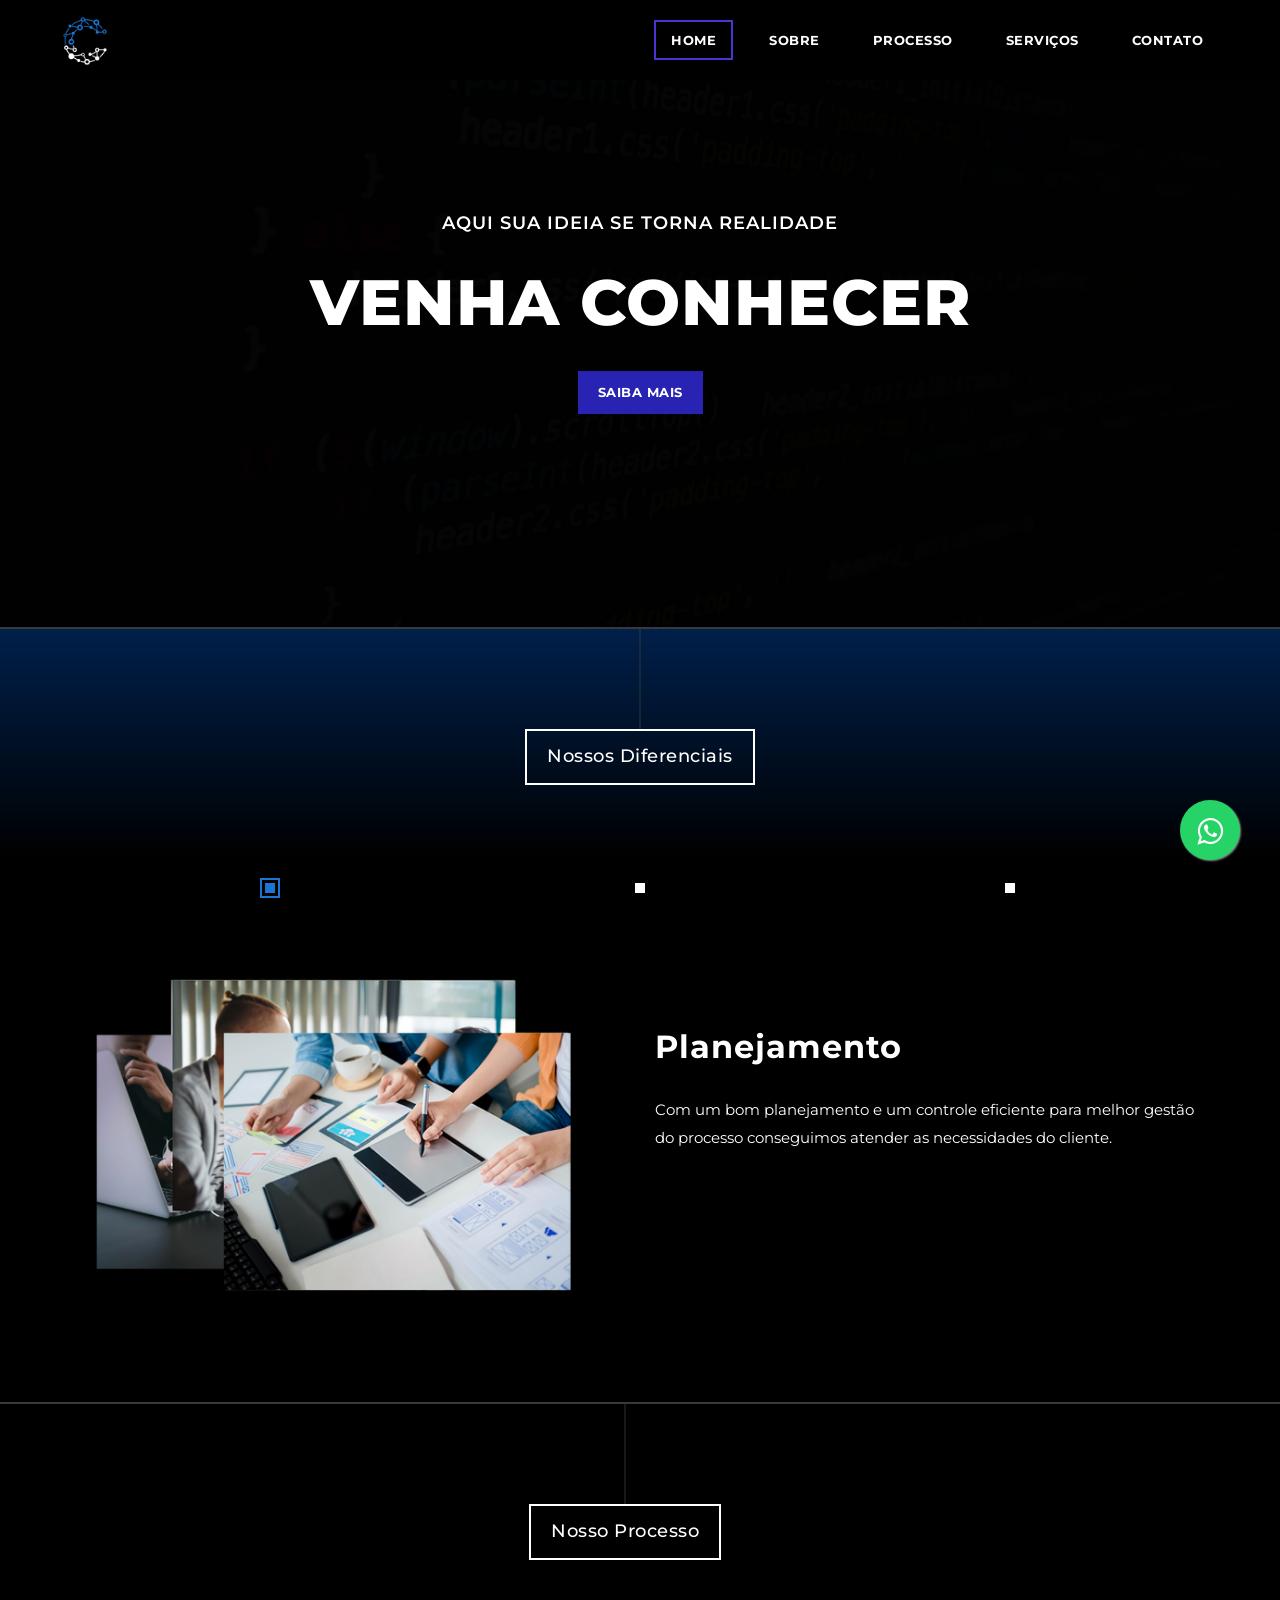
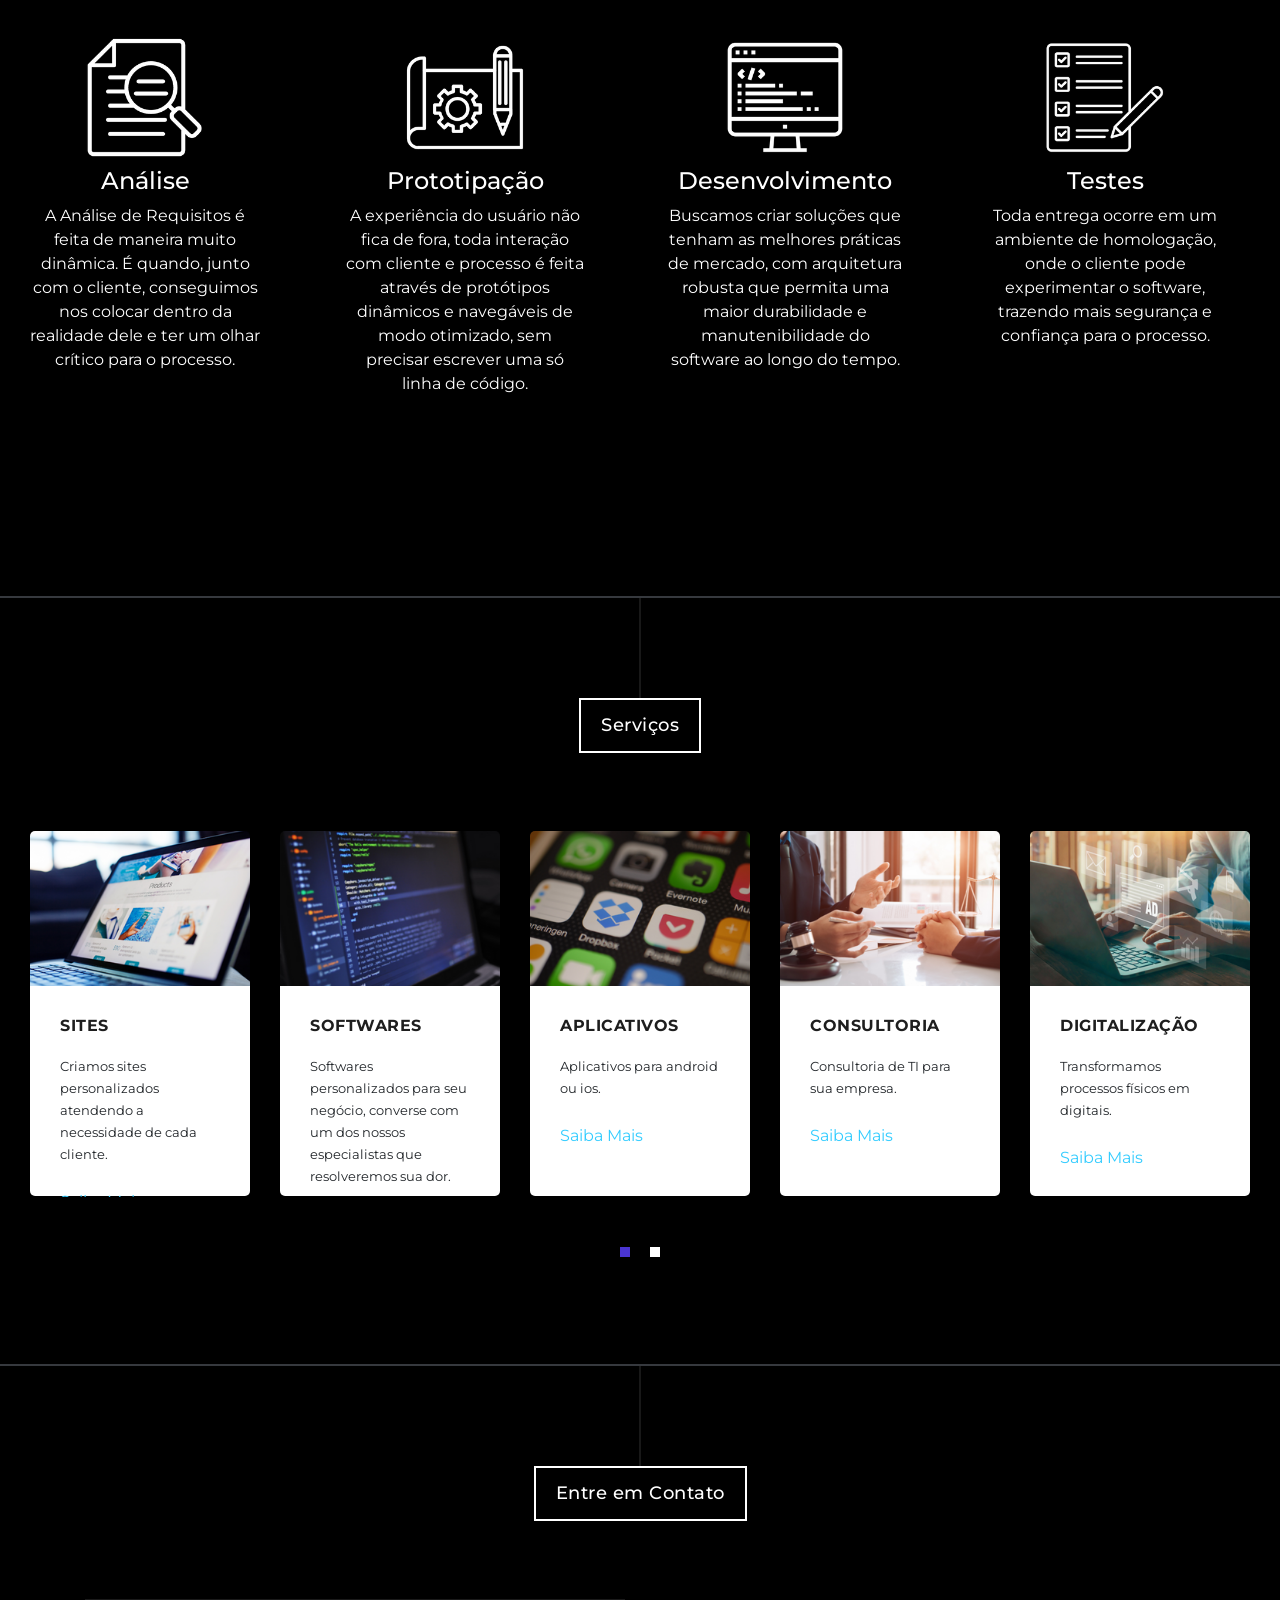
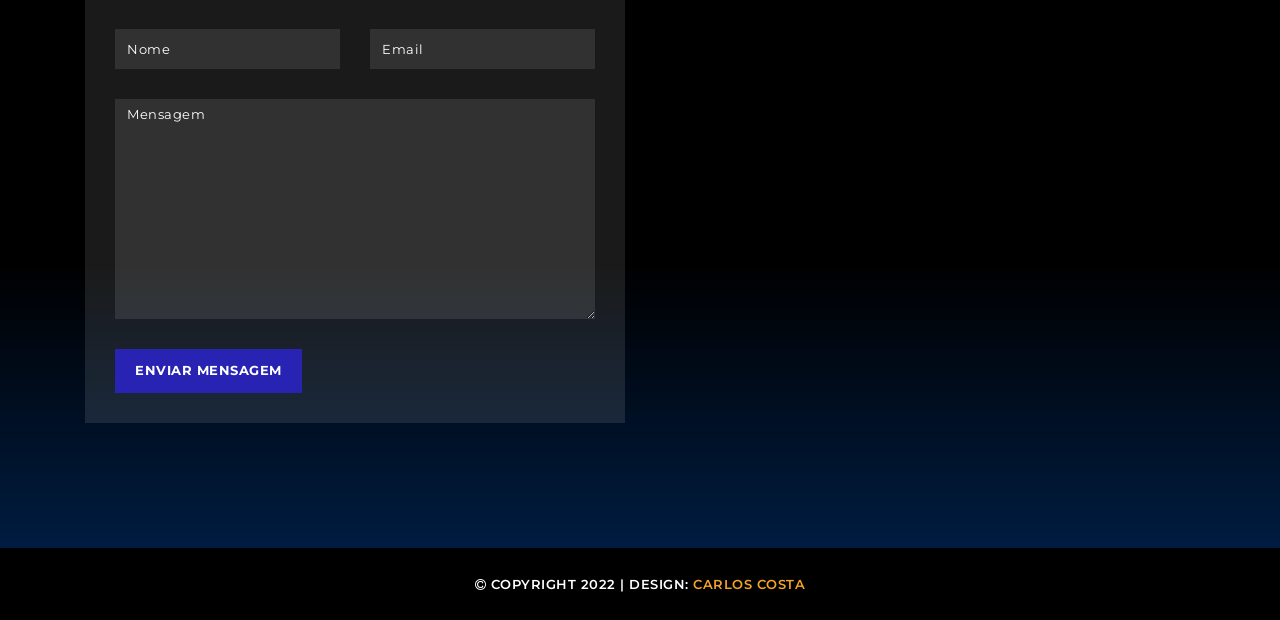
==== commit d7e95a78: "colocando nos trilhos" ====
--- a/index.html
+++ b/index.html
@@ -16,7 +16,7 @@
 
     <!-- Additional CSS Files -->
     <link rel="stylesheet" href="assets/css/fontawesome.css">
-    <link rel="stylesheet" href="assets/css/templatemo-grad-school.css">
+    <link rel="stylesheet" href="assets/css/index.css">
     <link rel="stylesheet" href="assets/css/owl.css">
     <link rel="stylesheet" href="assets/css/lightbox.css">
   </head>
@@ -49,10 +49,7 @@
 
   <!-- ***** Main Banner Area Start ***** -->
   <section class="section main-banner" id="top" data-section="section1">
-      <video autoplay muted loop id="bg-video" poster="assets/images/imagem.png">
-          <source src="assets/images/video.mp4" type="video/mp4"  />
-      </video>
-
+         <img src="assets/images/bgdobg1.png" style="width:100%;">
       <div class="video-overlay header-text">
           <div class="caption">
               <h6>Aqui sua ideia se torna realidade</h6>
@@ -126,9 +123,9 @@
         <div class="col-md-12">
           <div id='tabs'>
             <ul>
-              <li><a href='#tabs-1'>Planejamento</a></li>
-              <li><a href='#tabs-2'>Comunicação</a></li>
-              <li><a href='#tabs-3'>Otimização</a></li>
+              <li><a href='#tabs-1'></a></li>
+              <li><a href='#tabs-2'></a></li>
+              <li><a href='#tabs-3'></a></li>
             </ul>
             <section class='tabs-content'>
               <article id='tabs-1'>
@@ -230,8 +227,8 @@
             <div class="down-content">
               <h4>Sites</h4>
               <p>Criamos sites personalizados atendendo a necessidade de cada cliente.</p>
-              <br>
-              <a href="https://api.whatsapp.com/send?phone=5541995320971&text=Vi%20o%20seu%20site%20e%20fiquei%20interessado%20nos%20seus%20servi%C3%A7os%2C%20podemos%20fazer%20um%20or%C3%A7amento%3F">Saiba Mais</a>
+             
+              <a  href="https://api.whatsapp.com/send?phone=5541995320971&text=Vi%20o%20seu%20site%20e%20fiquei%20interessado%20nos%20seus%20servi%C3%A7os%2C%20podemos%20fazer%20um%20or%C3%A7amento%3F">Saiba Mais</a>
             </div>
           </div>
           <div class="item">
@@ -247,8 +244,7 @@
             <div class="down-content">
               <h4>Aplicativos</h4>
               <p>Aplicativos para android ou ios.</p>
-              <br>
-              <br>
+
               <a href="https://api.whatsapp.com/send?phone=5541995320971&text=Vi%20o%20seu%20site%20e%20fiquei%20interessado%20nos%20seus%20servi%C3%A7os%2C%20podemos%20fazer%20um%20or%C3%A7amento%3F">Saiba Mais</a>
             </div>
           </div>
@@ -257,8 +253,7 @@
             <div class="down-content">
               <h4>Consultoria</h4>
               <p>Consultoria de TI para sua empresa.</p>
-              <br>
-              <br>
+
               <a href="https://api.whatsapp.com/send?phone=5541995320971&text=Vi%20o%20seu%20site%20e%20fiquei%20interessado%20nos%20seus%20servi%C3%A7os%2C%20podemos%20fazer%20um%20or%C3%A7amento%3F">Saiba Mais</a>
             </div>
           </div>
@@ -267,8 +262,7 @@
             <div class="down-content">
               <h4>Digitalização</h4>
               <p>Transformamos processos físicos em digitais.</p>
-              <br>
-              <br>
+
               <a href="https://api.whatsapp.com/send?phone=5541995320971&text=Vi%20o%20seu%20site%20e%20fiquei%20interessado%20nos%20seus%20servi%C3%A7os%2C%20podemos%20fazer%20um%20or%C3%A7amento%3F">Saiba Mais</a>
             </div>
           </div>
@@ -286,7 +280,7 @@
             <div class="down-content">
               <h4>Automatização</h4>
               <p>Chega de ficar fazendo o mesmo processo todos os dias.</p>
-              <br>
+
               
               <a href="https://api.whatsapp.com/send?phone=5541995320971&text=Vi%20o%20seu%20site%20e%20fiquei%20interessado%20nos%20seus%20servi%C3%A7os%2C%20podemos%20fazer%20um%20or%C3%A7amento%3F">Saiba Mais</a>
             </div>
@@ -296,8 +290,7 @@
             <div class="down-content">
               <h4>Mídia Kit</h4>
               <p>Deixe suas redes sociais com a sua marca, do seu jeitinho.</p>
-              <br>
-              <br>
+
               <a href="https://api.whatsapp.com/send?phone=5541995320971&text=Vi%20o%20seu%20site%20e%20fiquei%20interessado%20nos%20seus%20servi%C3%A7os%2C%20podemos%20fazer%20um%20or%C3%A7amento%3F">Saiba Mais</a>
             </div>
           </div>
@@ -381,7 +374,7 @@
         </div>
         <div class="col-md-6">
           <div id="map">
-            <iframe src="https://www.google.com/maps/embed?pb=!1m18!1m12!1m3!1d3600.1327458042156!2d-49.28160878505928!3d-25.53395478374063!2m3!1f0!2f0!3f0!3m2!1i1024!2i768!4f13.1!3m3!1m2!1s0x94dcfb81794ff591%3A0x96aad6f9f2b94db4!2sR.%20Jo%C3%A3o%20Socha%2C%20495%20-%20S%C3%ADtio%20Cercado%2C%20Curitiba%20-%20PR%2C%2081900-130!5e0!3m2!1spt-BR!2sbr!4v1665440358578!5m2!1spt-BR!2sbr" width="100%" height="422px" frameborder="0" style="border:0" allowfullscreen></iframe>
+            <iframe src="https://www.google.com/maps/embed?pb=!1m18!1m12!1m3!1d230483.17971476557!2d-49.42988420245485!3d-25.495050065098255!2m3!1f0!2f0!3f0!3m2!1i1024!2i768!4f13.1!3m3!1m2!1s0x94dce35351cdb3dd%3A0x6d2f6ba5bacbe809!2sCuritiba%2C%20PR!5e0!3m2!1spt-BR!2sbr!4v1666217516521!5m2!1spt-BR!2sbr" width="100%" height="422px" frameborder="0" style="border:0" allowfullscreen></iframe>
           </div>
         </div>
       </div>
--- a/assets/css/index.css
+++ b/assets/css/index.css
@@ -0,0 +1,1713 @@
+
+/* This used to work for the parent element of button divs */
+/* But it does not work with newer browsers, the below doesn't hide the play button parent div */
+
+video::-webkit-media-controls-panel {
+  display: none!important;
+  -webkit-appearance: none!important;
+}
+
+/* Old shadow dom for play button */
+
+video::-webkit-media-controls-play-button {
+  display: none!important;
+  -webkit-appearance: none!important;
+}
+
+/* New shadow dom for play button */
+
+/* This one works! */
+
+video::-webkit-media-controls-start-playback-button {
+  display: none!important;
+  -webkit-appearance: none!important;
+}
+
+
+body {
+    font-family: 'Montserrat', sans-serif;
+}
+
+/* Basic */
+
+a {
+	color: #3CF;
+    text-decoration: none;
+}
+
+a:hover {
+	color: rgb(43, 30, 157);
+    text-decoration: none;
+}
+
+ul {
+    padding: 0px;
+    margin: 0px;
+    list-style: none;
+}
+
+p {
+    font-size: 13px;
+    line-height: 22px;
+}
+
+
+.section-heading {
+    text-align: center;
+    margin-bottom: 70px;
+    
+
+}
+
+.section-heading h2:before {
+    width: 1px;
+    height: 100px;
+    background-color: rgba(65, 65, 65, 0.744);
+    position: absolute;
+    top: -102px;
+    content: '';
+    left: 50%;
+    transform: translate(-50%);
+}
+
+.section-heading h2 {
+    margin-top: 100px;
+    position: relative;
+    font-size: 18px;
+    font-weight: 500;
+    color: #fff;
+    letter-spacing: 0.5px;
+    display: inline-block;
+    padding: 15px 20px;
+    border: 2px solid rgb(255, 255, 255);
+}
+
+
+/* Buttons */
+
+.main-button a {
+    background-color: #2823b3;
+    color: #fff;
+    font-size: 13px;
+    text-transform: uppercase;
+    letter-spacing: 0.5px;
+    font-weight: 700;
+    padding: 12px 20px;
+    display: inline-block;
+    outline: none;
+}
+
+a.menu-link { display: none; }
+
+@media screen and (max-width: 950px) {
+  a.menu-link {
+    float: right;
+    display: block;
+    font-size: 36px;
+    color: #fff;
+    padding-right: 30px;
+    padding-top: 15px;
+  }
+  nav[role="navigation"] {
+    clear: both;
+    -webkit-transition: all 0.3s ease-out;
+    -moz-transition: all 0.3s ease-out;
+    -ms-transition: all 0.3s ease-out;
+    -o-transition: all 0.3s ease-out;
+    transition: all 0.3s ease-out;
+  }
+  .js nav[role="navigation"] {
+    overflow: hidden;
+    max-height: 0;
+  }
+  nav[role="navigation"].active {
+    max-height: 20em;
+    height: 20em;
+    overflow-y: scroll;
+  }
+  nav[role="navigation"] ul {
+    top: 0;
+    width: 100%;
+    position: relative;
+    margin: 0;
+    padding: 0;
+    border-top: 1px solid rgba(250,250,250,0.25);
+    background-color: rgba(0, 0, 0, 0.99);
+  }
+  nav[role="navigation"] li a {
+    display: block;
+    padding: 15px 0px;
+    border-bottom: 1px solid rgba(0, 0, 0, 0.25);
+    text-align: center;
+    color: #fff;
+    font-size: 13px;
+    text-transform: uppercase;
+    font-weight: 700;
+    line-height: 1.5;
+  }
+  nav[role="navigation"] li:hover a,
+  nav[role="navigation"] li.active a {
+      color: #4a35d2;
+  }
+  
+  @media screen and (min-width: 951px) {
+    .js nav[role="navigation"] {
+      max-height: none;
+    }
+
+    nav[role="navigation"] li {
+      display: inline-block;
+      margin: 0 0.25em;
+    }
+    nav[role="navigation"] li a {
+      border: 0;
+    }
+  }
+}
+
+/* Header */
+
+@media screen and (max-width: 1050px) {
+  .main-header .logo {
+      padding-left: 15px!important;
+      width: 75%;
+  }
+
+
+  .main-menu {
+      padding-right: 30px!important;
+  }
+
+  .main-menu li {
+      margin-left: 5px!important;
+  }
+}
+
+.main-header {
+    background-color: rgba(0, 0, 0, 0.95);
+    height: 80px;
+    position: fixed;
+    z-index: 12;
+    width: 100%;
+    top: 0;
+}
+
+.main-header .logo {
+    float: left;
+    line-height: 80px;
+    padding-left: 60px;
+}
+
+.main-header .logo a {
+    font-size: 36px;
+    text-transform: uppercase;
+    font-weight: 800;
+    color: #fff;
+}
+.main-header .logo a em {
+    font-style: normal;
+    color: #4a35d2;
+}
+
+.main-menu {
+    float: right;
+    padding-right: 60px;
+}
+
+.main-menu li {
+    display: inline-block;
+    line-height: 79px;
+    margin-left: 15px;
+    position: relative;
+}
+
+.main-menu li:first-child {
+    margin-left: 0px;
+}
+
+.main-menu li a {
+    padding: 10px 15px;
+    font-size: 13px;
+    text-transform: uppercase;
+    letter-spacing: 0.5px;
+    font-weight: 700;
+    color: #fff;
+    border: 2px solid transparent;
+    transition: all 0.5s;
+}
+
+.main-menu li.has-submenu a:after {
+    content: '\f107';
+    font-family: "FontAwesome";
+    margin-left: 5px;
+}
+
+.main-menu li.has-submenu ul li a:after {
+    display: none;
+}
+
+.main-menu li .sub-menu {
+    position: absolute;
+    width: 160px;
+    background-color: #18233a;
+    opacity: 0;
+    visibility: hidden;
+    transition: all 0.5s;
+}
+
+.main-menu li:hover .sub-menu {
+    opacity: 1;
+    visibility: visible;
+}
+
+.main-menu li .sub-menu li {
+    display: block;
+    line-height: 20px;
+    margin-left: 0px;
+    margin-bottom: 15px;
+    padding-bottom: 15px;
+    border-bottom: 1px solid #121b2f;
+}
+
+.main-menu li .sub-menu li:first-child {
+    padding-top: 15px;
+}
+
+.main-menu li .sub-menu li:last-child {
+    margin-bottom: 0px;
+    border-bottom: none;
+}
+
+.main-menu li .sub-menu li a {
+    font-size: 12px;
+    font-weight: 500;
+    padding: 0px 15px;
+    letter-spacing: 0.5px;
+    border: none;
+    transition: all 0.5s;
+}
+
+.main-menu li .sub-menu li a:hover {
+    color: #4a35d2;
+    border: none;
+}
+
+.main-nav li:hover a,
+.main-nav li.active a {
+    border: 2px solid #4a35d2;
+}
+
+@media (max-width: 950px) {
+  .main-nav li:hover a,
+  .main-nav li.active a {
+    border: 2px solid transparent;
+    border-bottom: 1px solid rgba(250,250,250,0.25);
+  }
+}
+
+
+/* Slider */
+
+.main-banner {
+  position: relative;
+  max-height: 100%;
+  overflow: hidden;
+  
+}
+.section .main-banner img {
+
+  max-width: 100%;
+  max-height: 100%;
+  margin-top: 7px;
+  width:100%;
+}
+
+
+#bg-video {
+    min-width: 100%;
+    min-height: 100%;
+    max-width: 100%;
+    max-height: 100%;
+    object-fit: cover;
+}
+
+#bg-video::-webkit-media-controls {
+    display: none !important;
+}
+
+.video-overlay {
+    position: absolute;
+    background-color: rgba(0, 0, 0, 0.878);
+    top: 0;
+    left: 0;
+    bottom: 0px;
+    width: 100%;
+}
+
+.main-banner .caption {
+  text-align: center;
+  position: absolute;
+  width: 80%;
+  left: 50%;
+  top: 50%;
+  transform: translate(-50%,-50%);
+}
+
+.main-banner .caption h6 {
+  margin-top: 0px;
+  font-size: 18px;
+  text-transform: uppercase;
+  font-weight: 600;
+  color: #fff;
+  letter-spacing: 1px;
+}
+
+.main-banner .caption h2 {
+  margin-top: 30px;
+  margin-bottom: 30px;
+  font-size: 64px;
+  text-transform: uppercase;
+  font-weight: 800;
+  color: #fff;
+  letter-spacing: 1px;
+}
+
+.main-banner .caption h2 em {
+  font-style: normal;
+  color: #4a35d2;
+  font-weight: 900;
+}
+
+@media screen and (max-width: 1180px) {
+
+  .main-banner .caption h6 {
+    font-weight: 500;
+  }
+
+  .main-banner .caption h2 {
+    font-size: 58px;
+  }
+
+}
+@media screen and (max-width: 767px) {
+
+  .main-banner .caption h6 {
+    font-weight: 500;
+  }
+
+  .main-banner .caption h2 {
+    font-size: 36px;
+  }
+  .main-banner img {
+    width:400% !important;
+  }
+
+}
+
+
+/* Features */
+
+section.features .col-4 {
+    padding-left: 0px;
+    padding-right: 0px;
+}
+
+.features-post {
+  position: relative;
+  margin-bottom: 0px;
+}
+
+.features-thumb {
+  overflow: hidden;
+  position: relative;
+}
+
+.features-thumb img {
+  width: 100%;
+}
+
+.features-content {
+  position: absolute;
+  bottom: 0;
+  left: 0;
+  width: 100%;
+  background-color: #0c1228;
+  color: #fff;
+  padding: 40px;
+}
+
+.features-content:hover {
+    background-color: #4a35d2;
+    box-shadow: 0px 0px 30px rgba(0,0,0,0.5);
+}
+
+.features-content h4 {
+    font-size: 16px;
+    text-transform: uppercase;
+    font-weight: 700;
+    color: #fff;
+    letter-spacing: 1px;
+    margin-bottom: 0px;
+}
+
+.features-content h4 i {
+    margin-right: 15px;
+    font-size: 24px;
+}
+
+.features-content p {
+    margin-bottom: 0px;
+}
+
+.features-content a {
+  margin-top: 15px;
+  display: inline-block;
+  text-transform: uppercase;
+  color: #fff;
+  letter-spacing: 0.5px;
+  font-weight: 700;
+  font-size: 14px;
+  border-bottom: 2px solid #fff;
+}
+
+.features-content p.hidden-sm {
+  display: none;
+}
+
+.second-features,
+.third-features {
+    border-left: 1px solid rgba(250,250,250,0.1);
+}
+
+.content-hide {
+  margin-top: 15px;
+  display: none;
+}
+
+.content-hide p {
+  color: #fff;
+}
+
+@media screen and (max-width: 767px) {
+
+  .features-content {
+    padding: 15px;
+  }
+  .features-content h4 i {
+    display: block;
+    margin-bottom: 10px;
+  }
+  .features-content h4 {
+    font-size: 14px;
+  }
+  .features-content p {
+    display: none;
+  }
+  .features-content p.hidden-sm {
+    display: block;
+  }
+  .features-content a {
+    letter-spacing: 0px;
+    font-size: 13px;
+    font-weight: 600;
+  }
+
+}
+
+
+
+/* Why Choosing Us */
+
+section.why-us {
+    background-image: url(../images/bg13.png);
+    background-color: #172238;
+    background-repeat: no-repeat;
+    background-size: cover;
+    padding-bottom: 100px;
+    border-top-style: solid;
+    border-color:  rgba(65, 65, 65, 0.744);
+    border-width: 2px;
+}
+
+#tabs {
+  text-align: center;
+}
+#tabs ul {
+  margin: 0;
+  padding-bottom: 10px;
+  -webkit-column-count: 3;
+  -moz-column-count: 3;
+  column-count: 3;
+  -webkit-column-gap: 0;
+  -moz-column-gap: 0;
+  column-gap: 0;
+}
+#tabs ul::after {
+  clear: both;
+  content: "";
+  display: table;
+}
+#tabs ul li {
+  display: block;
+  font-weight: 400;
+  font-size: 1.2em;
+  letter-spacing: 1px;
+  text-align: center;
+}
+#tabs ul li a {
+  display: block;
+  font-size: 13px;
+  font-weight: 700;
+  letter-spacing: 1px;
+  cursor: pointer;
+  outline: 0;
+  padding-bottom: 30px;
+  color: #fff;
+  text-decoration: none;
+  text-transform: uppercase;
+  position: relative;
+}
+@media screen and (max-width: 767px){
+  #tabs ul li a {
+    
+    font-size: 10px ;
+    padding: 20px;
+    margin: 0px;
+
+  }
+  #tabs ul .ui-tabs-active a:after {
+    background-color: #1976D2;
+    width: 10px !important;
+    height: 10px !important;
+  }
+  #tabs ul li a:after {
+    transition: all 0.3s;
+    width: 7px !important;
+    height: 7px !important;
+    background-color: #fff;
+    content: '';
+    position: absolute;
+    left: 50%;
+    transform: translate(-50%);
+    bottom: 0;
+  }
+  #tabs ul li a:before {
+    transition: all 0.3s;
+    width: 20px !important;
+    height: 20px !important;
+    border: 2px solid transparent;
+    background-color: transparent;
+    content: '';
+    position: absolute;
+    left: 50%;
+    transform: translate(-50%);
+    bottom: -5px;
+}
+}
+#tabs ul li a:after {
+    transition: all 0.3s;
+    width: 10px;
+    height: 10px;
+    background-color: #fff;
+    content: '';
+    position: absolute;
+    left: 50%;
+    transform: translate(-50%);
+    bottom: 0;
+}
+#tabs ul li a:before {
+    transition: all 0.3s;
+    width: 20px;
+    height: 20px;
+    border: 2px solid transparent;
+    background-color: transparent;
+    content: '';
+    position: absolute;
+    left: 50%;
+    transform: translate(-50%);
+    bottom: -5px;
+}
+#tabs ul li span {
+  display: block;
+  margin-bottom: 0.75em;
+}
+#tabs ul .ui-tabs-active {
+}
+#tabs ul .ui-tabs-active a {
+  color: #1976D2;
+}
+#tabs ul .ui-tabs-active a:after {
+  background-color: #1976D2;
+  width: 10px;
+  height: 10px;
+}
+#tabs ul .ui-tabs-active a:before {
+  border-color: #1976D2;
+}
+#tabs h4 {
+    margin-top: 60px;
+    font-size: 32px;
+    font-weight: 700;
+    letter-spacing: 1px;
+    color: #fff;
+    margin-bottom: 30px;
+}
+
+#tabs p {
+    color: #fff;
+    font-size: 15px;
+    line-height: 28px;
+}
+
+.tabs-content {
+    margin-top: 60px;
+    text-align: left;
+}
+
+@media screen and (max-width: 767px) {
+  
+  .tabs-content {
+      text-align: center;
+  }
+
+}
+
+.tabs-content img {
+    width: 100%;
+    overflow: hidden;
+    padding-right: 45px;
+}
+
+@media screen and (max-width: 767px) {
+
+  .tabs-content img {
+      padding-right: 0px;
+  }
+
+}
+
+
+/* Coming Soon */
+
+section.coming-soon {
+    background-image: url(../images/bg14.png);
+    background-repeat: no-repeat;
+    background-size: cover;
+    background-color: #172238;
+    padding: 0px 0px 200px 0px;
+    border-top-style: solid;
+    border-color:  rgba(65, 65, 65, 0.744);
+    border-width: 2px;
+}
+
+/* section.coming-soon .continer .counter div {
+  display: inline-block;
+}
+section.coming-soon .continer h4 {
+    margin-top: 100px;
+    font-size: 30px;
+    color: #fff;
+    font-weight: 800;
+    letter-spacing: 0.5px;
+    line-height: 40px;
+    margin-bottom: 50px;
+}
+section.coming-soon .continer h4 em {
+    font-style: normal;
+    color: #f5a425;
+}
+
+@media screen and (max-width: 767px) {
+
+  section.coming-soon .continer h4 {
+    text-align: center;
+  }
+
+}
+
+section.coming-soon .continer .counter .days,
+section.coming-soon .continer .counter .hours,
+section.coming-soon .continer .counter .minutes,
+section.coming-soon .continer .counter .seconds {
+  width: 22%;
+  height: 140px;
+  float: left;
+  text-align: center;
+  font-size: 48px;
+  font-weight: 800;
+  letter-spacing: 1px;
+  color: #fff;
+  background-color: rgba(250,250,250,0.1);
+}
+@media screen and (max-width: 992px) {
+
+  section.coming-soon .continer .counter .days,
+  section.coming-soon .continer .counter .hours,
+  section.coming-soon .continer .counter .minutes,
+  section.coming-soon .continer .counter .seconds {
+    font-size: 26px;
+  }
+
+  section.coming-soon .continer .counter .days .value,
+  section.coming-soon .continer .counter .hours .value,
+  section.coming-soon .continer .counter .minutes .value,
+  section.coming-soon .continer .counter .seconds .value {
+      margin-top: 40px!important;
+  }
+
+  section.coming-soon .continer .counter span {
+      font-size: 14px!important;
+  }
+
+}
+section.coming-soon .continer .counter .days,
+section.coming-soon .continer .counter .hours,
+section.coming-soon .continer .counter .minutes {
+    margin-right: 4%;
+}
+section.coming-soon .continer .counter .days .value,
+section.coming-soon .continer .counter .hours .value,
+section.coming-soon .continer .counter .minutes .value,
+section.coming-soon .continer .counter .seconds .value {
+    margin-top: 15px;
+    display: block;
+    width: 100%;
+}
+
+section.coming-soon .continer .counter span {
+    font-size: 18px;
+    text-transform: uppercase;
+    color: #f5a425;
+    font-weight: 500;
+    letter-spacing: 1px;
+    margin-top: 0px;
+    display: block;
+}
+
+section.coming-soon .right-content {
+    margin-left: 30px;
+}
+
+@media screen and (max-width: 767px) {
+
+  section.coming-soon .right-content {
+      margin-top: 60px;
+      margin-left: 0px;
+  }
+
+}
+
+section.coming-soon .top-content {
+    margin-bottom: -8px;
+}
+
+section.coming-soon .top-content h6 {
+    font-size: 14px;
+    color: #fff;
+    background-color: rgba(250,250,250,0.2);
+    padding: 40px;
+    text-align: center;
+    line-height: 24px;
+}
+
+section.coming-soon .top-content h6 em {
+    font-style: normal;
+    font-weight: 600;
+}
+
+section.coming-soon form {
+    background-color: rgba(250,250,250,0.1);
+    padding: 60px 40px;
+    width: 100%;
+    text-align: center;
+}
+
+section.coming-soon form input {
+    width: 100%;
+    height: 40px;
+    background-color: rgba(250,250,250,0.1);
+    border-radius: 0px;
+    border: none;
+    outline: none;
+    color: #fff;
+    font-size: 13px;
+    margin-bottom: 20px;
+    letter-spacing: 0.5px;
+}
+
+section.coming-soon form input:focus {
+    outline: none;
+    border: none;
+    box-shadow: none;
+    color: #fff;
+    background-color: rgba(250,250,250,0.1);
+}
+
+section.coming-soon form::placeholder { color: #fff }
+section.coming-soon form input::placeholder { color: #fff; }
+section.coming-soon form input::placeholder { color: #fff; }
+
+section.coming-soon form button {
+    margin-top: 10px;
+    background-color: #f5a425;
+    color: #fff;
+    font-size: 13px;
+    text-transform: uppercase;
+    letter-spacing: 0.5px;
+    font-weight: 700;
+    padding: 12px 20px;
+    display: inline-block;
+    outline: none;
+    box-shadow: none;
+    border: none;
+}
+ */
+
+
+/* Courses */
+
+section.courses {
+    background-image: url(../images/bg14.png);
+    background-repeat: no-repeat;
+    background-size: cover;
+    background-color: #172238;
+    padding-bottom: 100px;
+    padding: 0px 30px 100px 30px;
+    border-top-style: solid;
+    border-color:  rgba(65, 65, 65, 0.744);
+    border-width: 2px;
+
+}
+
+section.courses .item img {
+    border-top-right-radius: 5px;
+    border-top-left-radius: 5px;
+}
+
+
+
+section.courses .item .down-content {
+    padding: 30px;
+    background-color: #fff;
+    border-bottom-right-radius: 5px;
+    border-bottom-left-radius: 5px;
+    height: 210px;
+}
+
+section.courses .item .down-content h4 {
+    font-size: 16px;
+    text-transform: uppercase;
+    color: #1e1e1e;
+    letter-spacing: 0.5px;
+    font-weight: 700;
+    margin-top: 0px;
+    margin-bottom: 20px;
+}
+
+section.courses .item .down-content p {
+    margin-bottom: 25px;
+}
+section.courses .item .down-content a {
+    flex: 1;
+    align-self: flex-end;
+}
+
+section.courses .item .down-content img {
+    width: 40px;
+    border: 2px solid #4a35d2;
+    border-radius: 50%;
+    text-align: left;
+    display: inline-block;
+}
+
+section.courses .item .down-content .text-button-pay {
+    float: right;
+    display: inline-block;
+    margin-top: -30px;
+}
+
+
+section.courses .item .down-content .text-button-free {
+    float: right;
+    display: inline-block;
+    margin-top: -30px;
+}
+
+section.courses .item .down-content .text-button-free a {
+    color: #7a7a7a;
+    font-size: 13px;
+}
+
+section.courses .owl-carousel .owl-nav {
+    display: none;
+}
+
+section.courses .owl-carousel .owl-dots {
+    text-align: center;
+}
+
+section.courses .owl-carousel button.owl-dot {
+    width: 10px;
+    height: 10px;
+    background-color: #fff;
+    margin: 50px 10px 0px 10px;
+    outline: none;
+}
+section.courses .owl-carousel button.active {
+    background-color: #4a35d2;
+}
+
+
+
+
+
+/* Video */
+
+section.video {
+    background-image: url(../images/imagem.png);
+    background-repeat: no-repeat;
+    background-size: cover;
+    background-color: #172238;
+    padding: 120px 0px;
+}
+
+section.video .left-content {
+  color: #fff;
+}
+
+section.video .left-content span {
+  text-transform: uppercase;
+  font-size: 14px;
+  letter-spacing: 0.5px;
+}
+
+section.video .left-content h4 {
+    margin-top: 20px;
+    font-size: 30px;
+    color: #fff;
+    font-weight: 800;
+    letter-spacing: 0.5px;
+    line-height: 40px;
+    margin-bottom: 20px;
+}
+section.video .left-content h4 em {
+    font-style: normal;
+    color: #f5a425;
+}
+
+section.video .left-content .main-button {
+  margin-top: 30px;
+}
+
+.video-item {
+  position: relative;
+  width: 100%;
+  max-width: 600px;
+  margin: 0px auto 0;
+}
+
+@media screen and (max-width: 767px) {
+
+  section.video .left-content {
+    margin-bottom: 45px;
+  }
+
+  section.video .first-item .first-content h4,
+  section.video .second-item .second-content h4 {
+    text-align: center;
+  }
+
+}
+
+.video-item figure {
+  position: relative;
+  width: 100%;
+  font-size: 0;
+}
+.video-item figure img {
+  width: 100%;
+}
+.video-item figure a:before {
+  content: '';
+  position: absolute;
+  bottom: 10px;
+  right: 15px;
+  width: 60px;
+  height: 60px;
+  margin-top: -32.5px;
+  margin-left: -32.5px;
+  border-radius: 50%;
+  background-color: #f5a425;
+  z-index: 10;
+}
+.video-item figure a:after {
+  content: '';
+  position: absolute;
+  bottom: 27.5px;
+  right: 20px;
+  margin-top: -12.5px;
+  margin-left: -7px;
+  border: solid 13px transparent;
+  border-left: solid 20px;
+  border-left-color: #fff;
+  z-index: 10;
+}
+.video-item figure a:hover:before {
+  background-color: #f5a425;
+}
+
+.video-item .video-caption {
+    position: absolute;
+    z-index: 10;
+    background-color: rgba(250,250,250,0.75);
+    height: 80px;
+    width: 100%;
+    padding: 27px 30px;
+    bottom: 0;
+}
+
+.video-item .video-caption h4 {
+    font-size: 20px;
+    text-transform: uppercase;
+    font-weight: 700;
+    letter-spacing: 1px;
+}
+
+/* Magnific Popup CSS */
+.mfp-bg {
+  top: 0;
+  left: 0;
+  width: 100%;
+  height: 100%;
+  z-index: 1042;
+  overflow: hidden;
+  position: fixed;
+  background: #0b0b0b;
+  opacity: 0.8;
+}
+
+.mfp-wrap {
+  top: 0;
+  left: 0;
+  width: 100%;
+  height: 100%;
+  z-index: 1043;
+  position: fixed;
+  outline: none !important;
+  -webkit-backface-visibility: hidden;
+}
+
+.mfp-container {
+  text-align: center;
+  position: absolute;
+  width: 100%;
+  height: 100%;
+  left: 0;
+  top: 0;
+  padding: 0 8px;
+  box-sizing: border-box;
+}
+
+.mfp-container:before {
+  content: '';
+  display: inline-block;
+  height: 100%;
+  vertical-align: middle;
+}
+
+.mfp-align-top .mfp-container:before {
+  display: none;
+}
+
+.mfp-content {
+  position: relative;
+  display: inline-block;
+  vertical-align: middle;
+  margin: 0 auto;
+  text-align: left;
+  z-index: 1045;
+}
+
+.mfp-inline-holder .mfp-content,
+.mfp-ajax-holder .mfp-content {
+  width: 100%;
+  cursor: auto;
+}
+
+.mfp-ajax-cur {
+  cursor: progress;
+}
+
+.mfp-zoom-out-cur, .mfp-zoom-out-cur .mfp-image-holder .mfp-close {
+  cursor: -moz-zoom-out;
+  cursor: -webkit-zoom-out;
+  cursor: zoom-out;
+}
+
+.mfp-zoom {
+  cursor: pointer;
+  cursor: -webkit-zoom-in;
+  cursor: -moz-zoom-in;
+  cursor: zoom-in;
+}
+
+.mfp-auto-cursor .mfp-content {
+  cursor: auto;
+}
+
+.mfp-close,
+.mfp-arrow,
+.mfp-preloader,
+.mfp-counter {
+  -webkit-user-select: none;
+  -moz-user-select: none;
+  user-select: none;
+}
+
+.mfp-loading.mfp-figure {
+  display: none;
+}
+
+.mfp-hide {
+  display: none !important;
+}
+
+.mfp-preloader {
+  color: #CCC;
+  position: absolute;
+  top: 50%;
+  width: auto;
+  text-align: center;
+  margin-top: -0.8em;
+  left: 8px;
+  right: 8px;
+  z-index: 1044;
+}
+
+.mfp-preloader a {
+  color: #CCC;
+}
+
+.mfp-preloader a:hover {
+  color: #FFF;
+}
+
+.mfp-s-ready .mfp-preloader {
+  display: none;
+}
+
+.mfp-s-error .mfp-content {
+  display: none;
+}
+
+button.mfp-close,
+button.mfp-arrow {
+  overflow: visible;
+  cursor: pointer;
+  background: transparent;
+  border: 0;
+  -webkit-appearance: none;
+  display: block;
+  outline: none;
+  padding: 0;
+  z-index: 1046;
+  box-shadow: none;
+  touch-action: manipulation;
+}
+
+button::-moz-focus-inner {
+  padding: 0;
+  border: 0;
+}
+
+.mfp-close {
+  width: 44px;
+  height: 44px;
+  line-height: 44px;
+  position: absolute;
+  right: 0;
+  top: 0;
+  text-decoration: none;
+  text-align: center;
+  opacity: 0.65;
+  padding: 0 0 18px 10px;
+  color: #FFF;
+  font-style: normal;
+  font-size: 28px;
+  font-family: Arial, Baskerville, monospace;
+}
+
+.mfp-close:hover,
+.mfp-close:focus {
+  opacity: 1;
+}
+
+.mfp-close:active {
+  top: 1px;
+}
+
+.mfp-close-btn-in .mfp-close {
+  color: #333;
+}
+
+.mfp-image-holder .mfp-close,
+.mfp-iframe-holder .mfp-close {
+  color: #FFF;
+  right: -6px;
+  text-align: right;
+  padding-right: 6px;
+  width: 100%;
+}
+
+.mfp-counter {
+  position: absolute;
+  top: 0;
+  right: 0;
+  color: #CCC;
+  font-size: 12px;
+  line-height: 18px;
+  white-space: nowrap;
+}
+
+.mfp-arrow {
+  position: absolute;
+  opacity: 0.65;
+  margin: 0;
+  top: 50%;
+  margin-top: -55px;
+  padding: 0;
+  width: 90px;
+  height: 110px;
+  -webkit-tap-highlight-color: transparent;
+}
+
+.mfp-arrow:active {
+  margin-top: -54px;
+}
+
+.mfp-arrow:hover,
+.mfp-arrow:focus {
+  opacity: 1;
+}
+
+.mfp-arrow:before,
+.mfp-arrow:after {
+  content: '';
+  display: block;
+  width: 0;
+  height: 0;
+  position: absolute;
+  left: 0;
+  top: 0;
+  margin-top: 35px;
+  margin-left: 35px;
+  border: medium inset transparent;
+}
+
+.mfp-arrow:after {
+  border-top-width: 13px;
+  border-bottom-width: 13px;
+  top: 8px;
+}
+
+.mfp-arrow:before {
+  border-top-width: 21px;
+  border-bottom-width: 21px;
+  opacity: 0.7;
+}
+
+.mfp-arrow-left {
+  left: 0;
+}
+
+.mfp-arrow-left:after {
+  border-right: 17px solid #FFF;
+  margin-left: 31px;
+}
+
+.mfp-arrow-left:before {
+  margin-left: 25px;
+  border-right: 27px solid #3F3F3F;
+}
+
+.mfp-arrow-right {
+  right: 0;
+}
+
+.mfp-arrow-right:after {
+  border-left: 17px solid #FFF;
+  margin-left: 39px;
+}
+
+.mfp-arrow-right:before {
+  border-left: 27px solid #3F3F3F;
+}
+
+.mfp-iframe-holder {
+  padding-top: 40px;
+  padding-bottom: 40px;
+}
+
+.mfp-iframe-holder .mfp-content {
+  line-height: 0;
+  width: 100%;
+  max-width: 900px;
+}
+
+.mfp-iframe-holder .mfp-close {
+  top: -40px;
+}
+
+.mfp-iframe-scaler {
+  width: 100%;
+  height: 0;
+  overflow: hidden;
+  padding-top: 56.25%;
+}
+
+.mfp-iframe-scaler iframe {
+  position: absolute;
+  display: block;
+  top: 0;
+  left: 0;
+  width: 100%;
+  height: 100%;
+  box-shadow: 0 0 8px rgba(0, 0, 0, 0.6);
+  background: #000;
+}
+
+/* Main image in popup */
+img.mfp-img {
+  width: auto;
+  max-width: 100%;
+  height: auto;
+  display: block;
+  line-height: 0;
+  box-sizing: border-box;
+  padding: 40px 0 40px;
+  margin: 0 auto;
+}
+
+/* The shadow behind the image */
+.mfp-figure {
+  line-height: 0;
+}
+
+.mfp-figure:after {
+  content: '';
+  position: absolute;
+  left: 0;
+  top: 40px;
+  bottom: 40px;
+  display: block;
+  right: 0;
+  width: auto;
+  height: auto;
+  z-index: -1;
+  box-shadow: 0 0 8px rgba(0, 0, 0, 0.6);
+  background: #444;
+}
+
+.mfp-figure small {
+  color: #BDBDBD;
+  display: block;
+  font-size: 12px;
+  line-height: 14px;
+}
+
+.mfp-figure figure {
+  margin: 0;
+}
+
+.mfp-bottom-bar {
+  margin-top: -36px;
+  position: absolute;
+  top: 100%;
+  left: 0;
+  width: 100%;
+  cursor: auto;
+}
+
+.mfp-title {
+  text-align: left;
+  line-height: 18px;
+  color: #F3F3F3;
+  word-wrap: break-word;
+  padding-right: 36px;
+}
+
+.mfp-image-holder .mfp-content {
+  max-width: 100%;
+}
+
+.mfp-gallery .mfp-image-holder .mfp-figure {
+  cursor: pointer;
+}
+
+@media screen and (max-width: 800px) and (orientation: landscape), screen and (max-height: 300px) {
+  /**
+       * Remove all paddings around the image on small screen
+       */
+  .mfp-img-mobile .mfp-image-holder {
+    padding-left: 0;
+    padding-right: 0;
+  }
+
+  .mfp-img-mobile img.mfp-img {
+    padding: 0;
+  }
+
+  .mfp-img-mobile .mfp-figure:after {
+    top: 0;
+    bottom: 0;
+  }
+
+  .mfp-img-mobile .mfp-figure small {
+    display: inline;
+    margin-left: 5px;
+  }
+
+  .mfp-img-mobile .mfp-bottom-bar {
+    background: rgba(0, 0, 0, 0.6);
+    bottom: 0;
+    margin: 0;
+    top: auto;
+    padding: 3px 5px;
+    position: fixed;
+    box-sizing: border-box;
+  }
+
+  .mfp-img-mobile .mfp-bottom-bar:empty {
+    padding: 0;
+  }
+
+  .mfp-img-mobile .mfp-counter {
+    right: 5px;
+    top: 3px;
+  }
+
+  .mfp-img-mobile .mfp-close {
+    top: 0;
+    right: 0;
+    width: 35px;
+    height: 35px;
+    line-height: 35px;
+    background: rgba(0, 0, 0, 0.6);
+    position: fixed;
+    text-align: center;
+    padding: 0;
+  }
+}
+@media all and (max-width: 900px) {
+  .mfp-arrow {
+    -webkit-transform: scale(0.75);
+    transform: scale(0.75);
+  }
+
+  .mfp-arrow-left {
+    -webkit-transform-origin: 0;
+    transform-origin: 0;
+  }
+
+  .mfp-arrow-right {
+    -webkit-transform-origin: 100%;
+    transform-origin: 100%;
+  }
+
+  .mfp-container {
+    padding-left: 6px;
+    padding-right: 6px;
+  }
+}
+
+
+
+/* Contact */
+
+section.contact {
+    background-image: url(../images/bg11.png);
+    background-repeat: no-repeat;
+    background-size: cover;
+    background-color: #172238;
+    padding-bottom: 120px;
+    border-top-style: solid;
+    border-color:  rgba(65, 65, 65, 0.744);
+    border-width: 2px;
+}
+
+
+section.contact form {
+    background-color: rgba(250,250,250,0.1);
+    padding: 30px;
+    width: 100%;
+}
+
+
+@media screen and (max-width: 767px) {  
+  section.contact form {
+      margin-bottom: 30px;
+  }
+}
+
+section.contact form input {
+    width: 100%;
+    height: 40px;
+    background-color: rgba(250,250,250,0.1);
+    border-radius: 0px;
+    border: none;
+    outline: none;
+    color: #fff;
+    font-size: 13px;
+    margin-bottom: 30px;
+    letter-spacing: 0.5px;
+}
+
+section.contact form textarea {
+    width: 100%;
+    height: 220px;
+    max-height: 280px;
+    min-height: 220px;
+    background-color: rgba(250,250,250,0.1);
+    border-radius: 0px;
+    border: none;
+    outline: none;
+    color: #fff;
+    font-size: 13px;
+    margin-bottom: 30px;
+    letter-spacing: 0.5px;
+}
+
+section.contact form input:focus,
+section.contact form textarea:focus {
+    outline: none;
+    border: none;
+    box-shadow: none;
+    color: #fff;
+    background-color: rgba(250,250,250,0.1);
+}
+
+section.contact form::placeholder { color: #fff }
+section.contact form input::placeholder { color: #fff; }
+section.contact form input::placeholder { color: #fff; }
+
+section.contact form::placeholder { color: #fff }
+section.contact form textarea::placeholder { color: #fff; }
+section.contact form textarea::placeholder { color: #fff; }
+
+section.contact form button {
+    background-color: #2823b3;
+    color: #fff;
+    font-size: 13px;
+    text-transform: uppercase;
+    letter-spacing: 0.5px;
+    font-weight: 700;
+    padding: 12px 20px;
+    display: inline-block;
+    outline: none;
+    box-shadow: none;
+    border: none;
+}
+
+/* Footer */
+
+footer {
+    background-color: #000000;
+    text-align: center;
+}
+
+footer p {
+    margin-bottom: 0px;
+    padding: 25px 0px;
+    color: #fff;
+    font-size: 13px;
+    text-transform: uppercase;
+    font-weight: 600;
+    letter-spacing: 0.5px;
+}
+
+footer p a,
+footer p a:hover {
+    color: #f5a425;
+}
+
+@media screen and (max-width: 992px) {
+  .features { background-color: #0c1228; }
+  .features-content { position: relative; }
+  .features-post { border-left: 0 }
+}
+
+@media screen and (max-width: 950px) {
+  .main-menu { padding-right: 0!important; }
+  .main-header .logo {
+    line-height: 73px;
+  }
+  .main-menu li {
+    display: block;
+    line-height: 1;
+    margin-left: 0 !important;
+  }
+
+  .main-menu li .sub-menu {
+    opacity: 1;
+    visibility: visible;
+    position: static;
+    margin-left: auto;
+    margin-right: auto;
+    width: 100%;
+  }
+  .main-menu li .sub-menu li:last-child {
+    border-bottom: 1px solid rgba(250,250,250,0.25);
+  }
+}
+
+@media screen and (max-width: 950px) and (max-height: 400px) {
+  nav[role="navigation"].active {
+    max-height: calc(80px + 100vh);
+    overflow-y: auto;
+  }
+}
+
+@media screen and (max-width: 767px) {
+  footer p {
+    font-size: 12px;
+    font-weight: 600;
+    letter-spacing: 0.25px;
+  }
+}
+section.coming-soon .row{
+ width: 100%;
+ text-align: center;
+}
+section.coming-soon .row .col{
+
+  text-align: center;
+  margin-left: 2%;
+  margin-right: 2%;
+ }
+
+section.coming-soon .romario span{
+  color: #FFF;
+}
+section.coming-soon .romario img{
+ width: 50%;
+ margin-bottom: 4%;
+}
+section.coming-soon .romario h4{
+  color: #FFF;
+}
+@media screen and (max-width: 840px) {
+  section.coming-soon .romario img{
+    width: 30%;
+    margin-bottom: 4%;
+    margin-top: 10%;
+   }
+   section.coming-soon .row .col{
+    display: block;
+    text-align: center;
+    margin-left: 7%;
+    margin-right:7%;
+   }
+   section.coming-soon .row{
+    margin: 0px;
+   }
+}
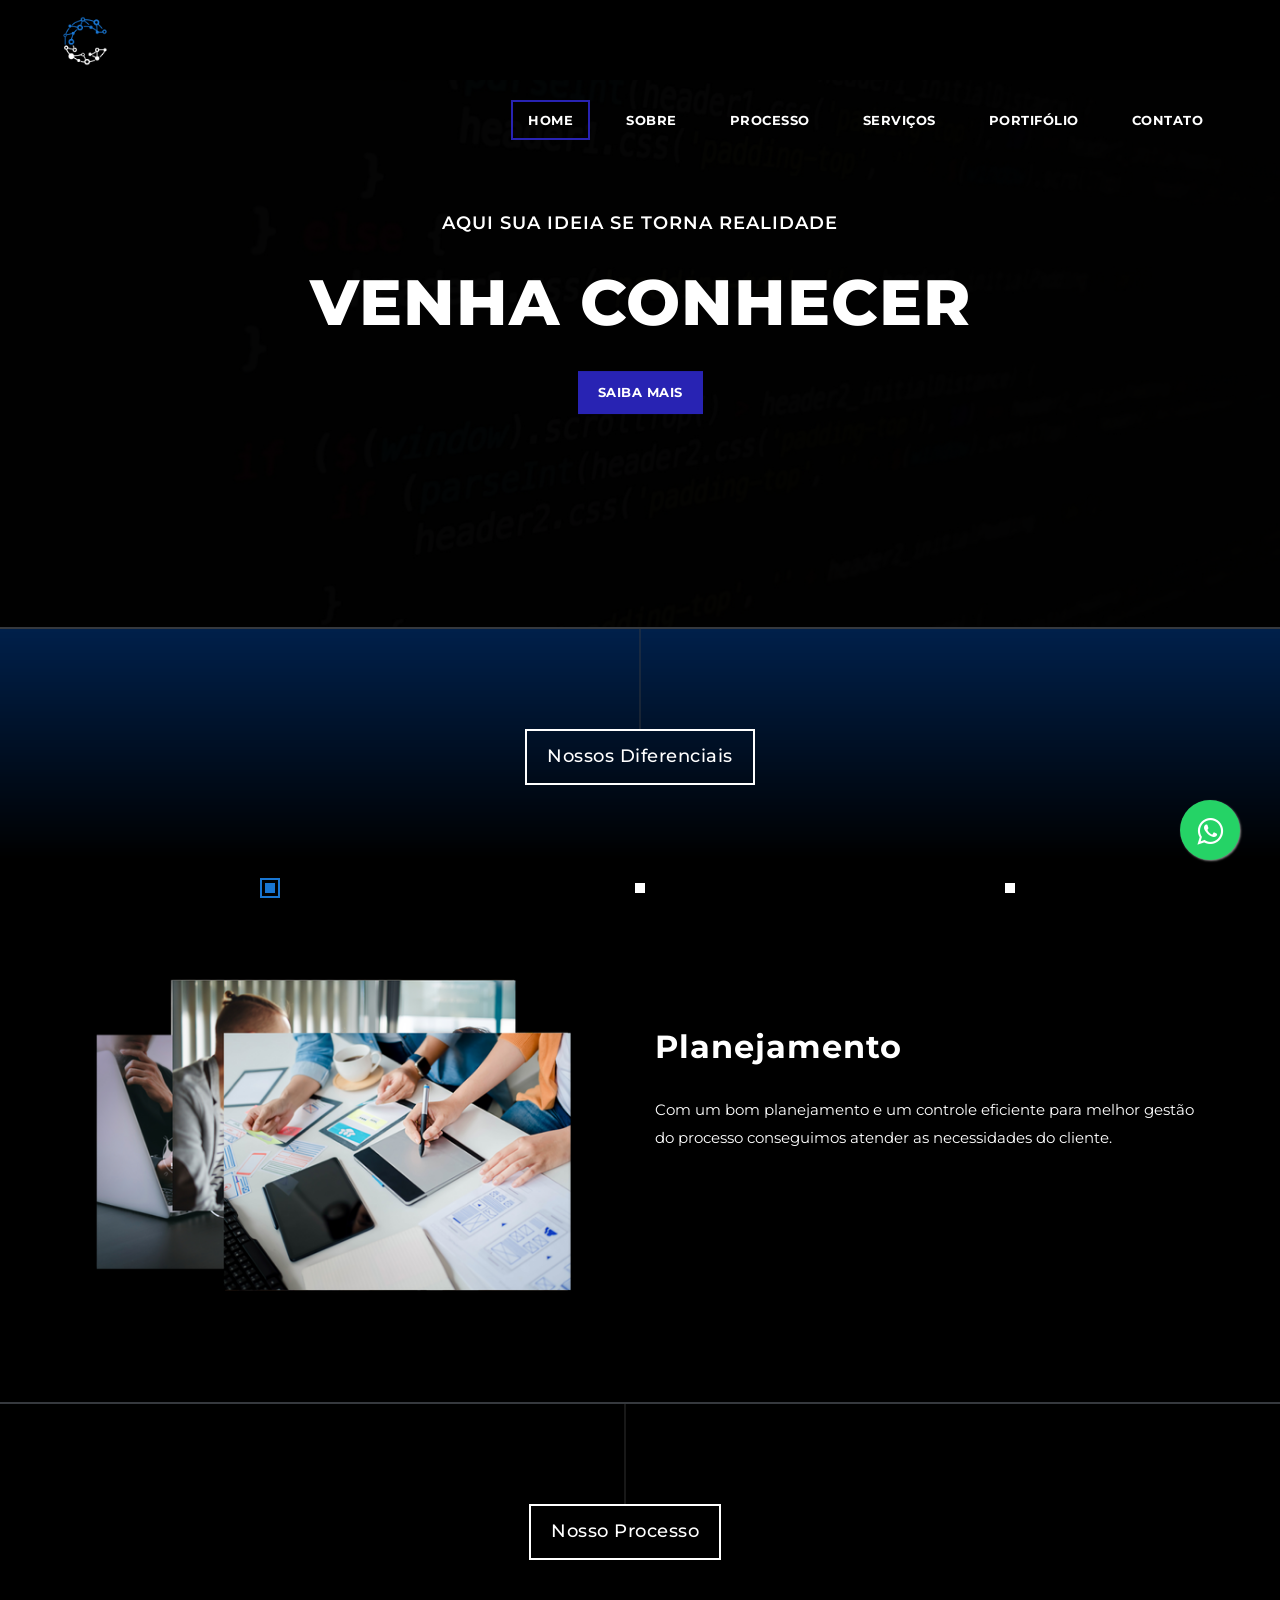
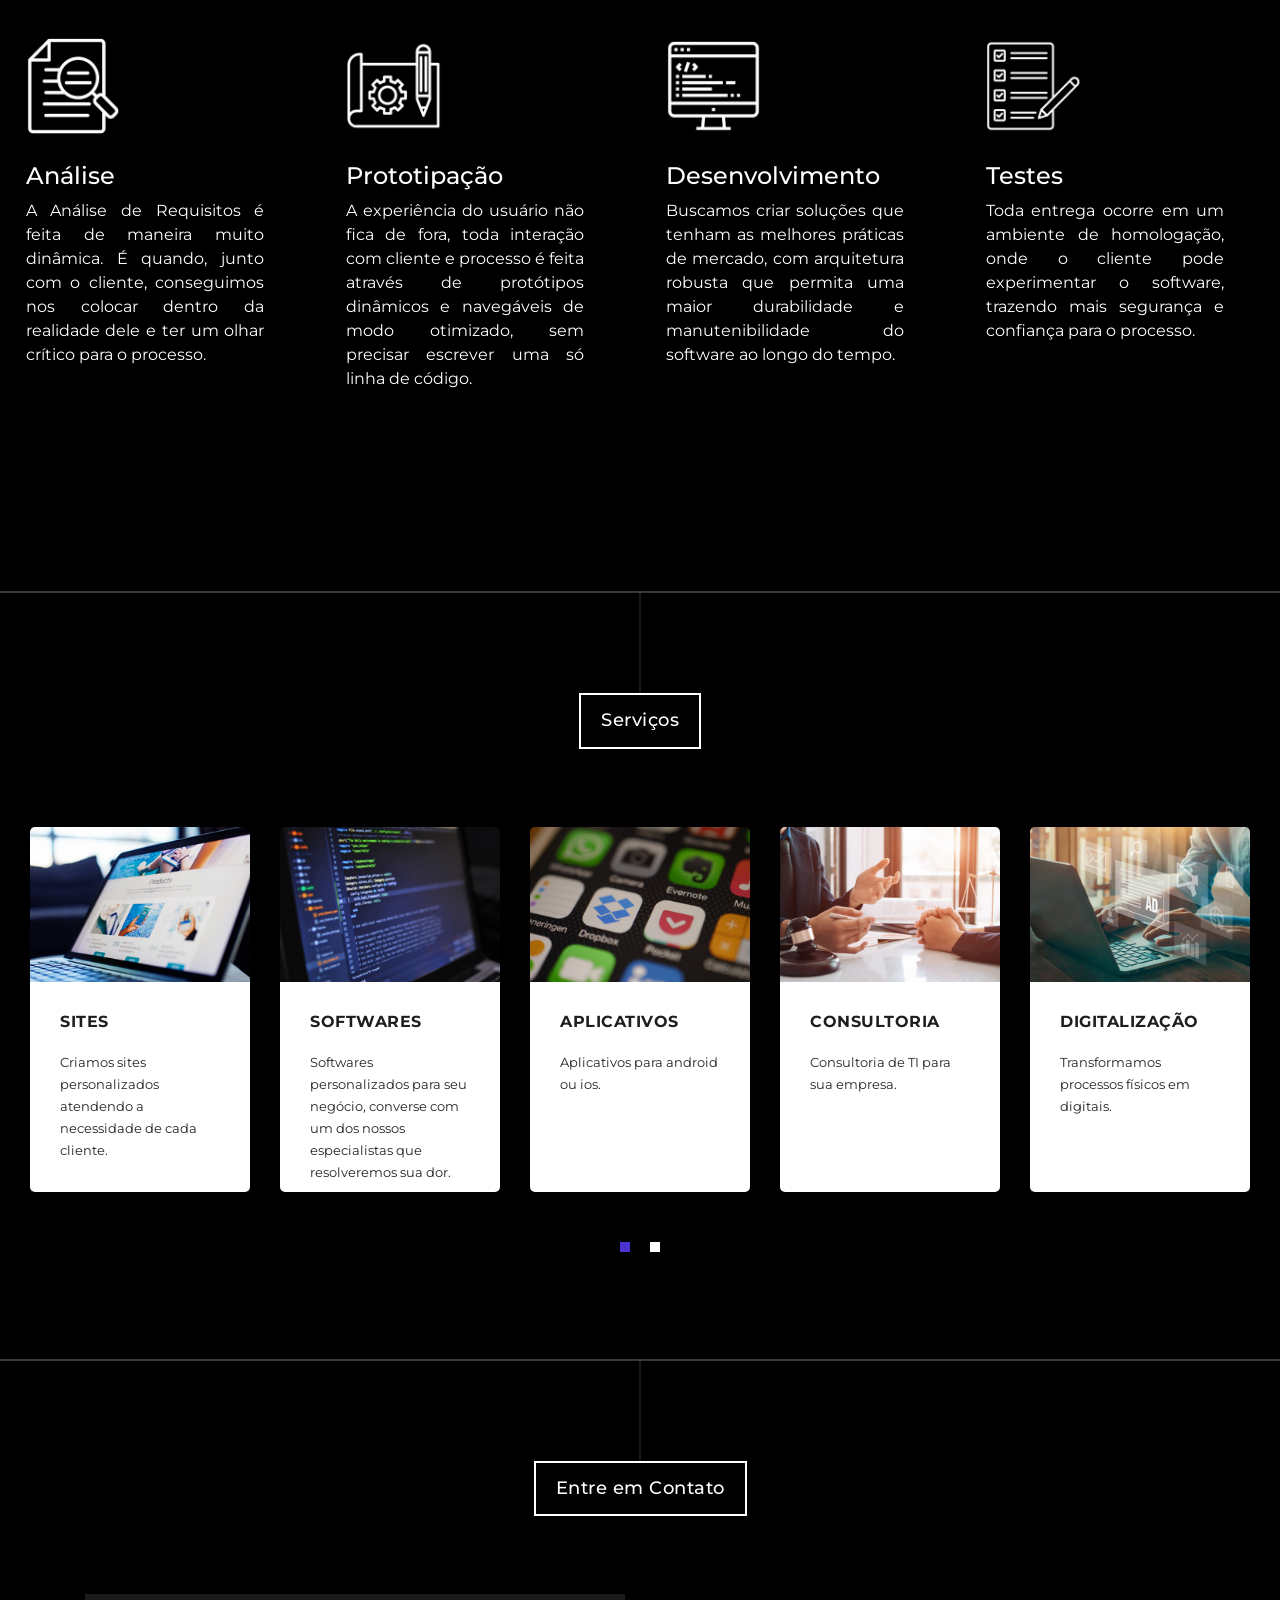
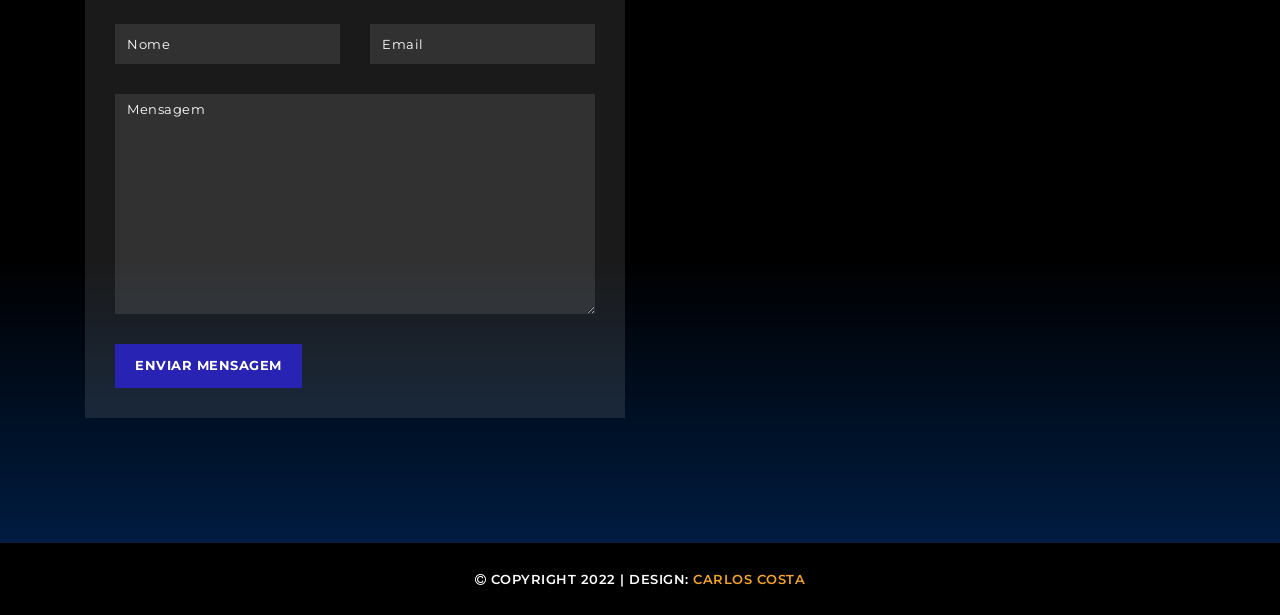
==== commit 65f5f059: "vamo dale" ====
--- a/index.html
+++ b/index.html
@@ -36,7 +36,13 @@
         <li><a href="#section2">Sobre</a></li>
         <li><a href="#section3">Processo</a></li>
         <li><a href="#section4">Serviços</a></li>
+        <li><a href="#" onclick="work()">Portifólio</a></li>
         <li><a href="#section6">Contato</a></li>
+        <script>
+          function work(){
+            window.location.href = "./works.html"
+          }
+        </script>
 
       </ul>
     </nav>
@@ -228,7 +234,6 @@
               <h4>Sites</h4>
               <p>Criamos sites personalizados atendendo a necessidade de cada cliente.</p>
              
-              <a  href="https://api.whatsapp.com/send?phone=5541995320971&text=Vi%20o%20seu%20site%20e%20fiquei%20interessado%20nos%20seus%20servi%C3%A7os%2C%20podemos%20fazer%20um%20or%C3%A7amento%3F">Saiba Mais</a>
             </div>
           </div>
           <div class="item">
@@ -236,7 +241,6 @@
             <div class="down-content">
               <h4>Softwares</h4>
               <p>Softwares personalizados para seu negócio, converse com um dos nossos especialistas que resolveremos sua dor.</p>
-              <a href="https://api.whatsapp.com/send?phone=5541995320971&text=Vi%20o%20seu%20site%20e%20fiquei%20interessado%20nos%20seus%20servi%C3%A7os%2C%20podemos%20fazer%20um%20or%C3%A7amento%3F">Saiba Mais</a>
             </div>
           </div>
           <div class="item">
@@ -245,7 +249,6 @@
               <h4>Aplicativos</h4>
               <p>Aplicativos para android ou ios.</p>
 
-              <a href="https://api.whatsapp.com/send?phone=5541995320971&text=Vi%20o%20seu%20site%20e%20fiquei%20interessado%20nos%20seus%20servi%C3%A7os%2C%20podemos%20fazer%20um%20or%C3%A7amento%3F">Saiba Mais</a>
             </div>
           </div>
           <div class="item">
@@ -254,7 +257,6 @@
               <h4>Consultoria</h4>
               <p>Consultoria de TI para sua empresa.</p>
 
-              <a href="https://api.whatsapp.com/send?phone=5541995320971&text=Vi%20o%20seu%20site%20e%20fiquei%20interessado%20nos%20seus%20servi%C3%A7os%2C%20podemos%20fazer%20um%20or%C3%A7amento%3F">Saiba Mais</a>
             </div>
           </div>
           <div class="item">
@@ -263,7 +265,6 @@
               <h4>Digitalização</h4>
               <p>Transformamos processos físicos em digitais.</p>
 
-              <a href="https://api.whatsapp.com/send?phone=5541995320971&text=Vi%20o%20seu%20site%20e%20fiquei%20interessado%20nos%20seus%20servi%C3%A7os%2C%20podemos%20fazer%20um%20or%C3%A7amento%3F">Saiba Mais</a>
             </div>
           </div>
           <div class="item">
@@ -272,7 +273,6 @@
               <h4>Treinamentos</h4>
               <p>Fale com um dos nossos especialistas para solicitar treinamentos em linguagens de programação.</p>
               
-              <a href="https://api.whatsapp.com/send?phone=5541995320971&text=Vi%20o%20seu%20site%20e%20fiquei%20interessado%20nos%20seus%20servi%C3%A7os%2C%20podemos%20fazer%20um%20or%C3%A7amento%3F">Saiba Mais</a>
             </div>
           </div>
           <div class="item">
@@ -282,7 +282,6 @@
               <p>Chega de ficar fazendo o mesmo processo todos os dias.</p>
 
               
-              <a href="https://api.whatsapp.com/send?phone=5541995320971&text=Vi%20o%20seu%20site%20e%20fiquei%20interessado%20nos%20seus%20servi%C3%A7os%2C%20podemos%20fazer%20um%20or%C3%A7amento%3F">Saiba Mais</a>
             </div>
           </div>
           <div class="item">
@@ -291,7 +290,6 @@
               <h4>Mídia Kit</h4>
               <p>Deixe suas redes sociais com a sua marca, do seu jeitinho.</p>
 
-              <a href="https://api.whatsapp.com/send?phone=5541995320971&text=Vi%20o%20seu%20site%20e%20fiquei%20interessado%20nos%20seus%20servi%C3%A7os%2C%20podemos%20fazer%20um%20or%C3%A7amento%3F">Saiba Mais</a>
             </div>
           </div>
           <div class="item">
@@ -301,7 +299,6 @@
               <p>Organização e Gerenciamento de processos, trazendo gráficos e relatórios para sua gestão.</p>
               
 
-              <a href="https://api.whatsapp.com/send?phone=5541995320971&text=Vi%20o%20seu%20site%20e%20fiquei%20interessado%20nos%20seus%20servi%C3%A7os%2C%20podemos%20fazer%20um%20or%C3%A7amento%3F">Saiba Mais</a>
             </div>
           </div>
           </div>
--- a/assets/css/index.css
+++ b/assets/css/index.css
@@ -147,7 +147,7 @@
   }
   nav[role="navigation"] li:hover a,
   nav[role="navigation"] li.active a {
-      color: #4a35d2;
+      color:  #2823b3;
   }
   
   @media screen and (min-width: 951px) {
@@ -206,7 +206,7 @@
 }
 .main-header .logo a em {
     font-style: normal;
-    color: #4a35d2;
+    color:  #2823b3;
 }
 
 .main-menu {
@@ -288,13 +288,13 @@
 }
 
 .main-menu li .sub-menu li a:hover {
-    color: #4a35d2;
+    color:  #2823b3;
     border: none;
 }
 
 .main-nav li:hover a,
 .main-nav li.active a {
-    border: 2px solid #4a35d2;
+    border: 2px solid  #2823b3;
 }
 
 @media (max-width: 950px) {
@@ -374,7 +374,7 @@
 
 .main-banner .caption h2 em {
   font-style: normal;
-  color: #4a35d2;
+  color: #2823b3;
   font-weight: 900;
 }
 
@@ -437,7 +437,7 @@
 }
 
 .features-content:hover {
-    background-color: #4a35d2;
+    background-color:  #2823b3;
     box-shadow: 0px 0px 30px rgba(0,0,0,0.5);
 }
 
@@ -1680,7 +1680,7 @@
 }
 section.coming-soon .row .col{
 
-  text-align: center;
+  text-align: justify;
   margin-left: 2%;
   margin-right: 2%;
  }
@@ -1689,15 +1689,15 @@
   color: #FFF;
 }
 section.coming-soon .romario img{
- width: 50%;
- margin-bottom: 4%;
+ width: 40%;
+ margin-bottom: 12%;
 }
 section.coming-soon .romario h4{
   color: #FFF;
 }
 @media screen and (max-width: 840px) {
   section.coming-soon .romario img{
-    width: 30%;
+    width: 40%;
     margin-bottom: 4%;
     margin-top: 10%;
    }
@@ -1710,4 +1710,23 @@
    section.coming-soon .row{
     margin: 0px;
    }
-}+}
+.work-p{
+  text-align: center;
+  color: #FFF;
+
+}
+.work-p img{
+  width: 75%;
+  margin-bottom: 3.5%;
+}
+.work-p h5{
+  margin-bottom: 8%;
+}
+.work-p img:hover{
+  cursor: pointer;
+}
+.work-p h5:hover{
+  cursor: pointer;
+}
+
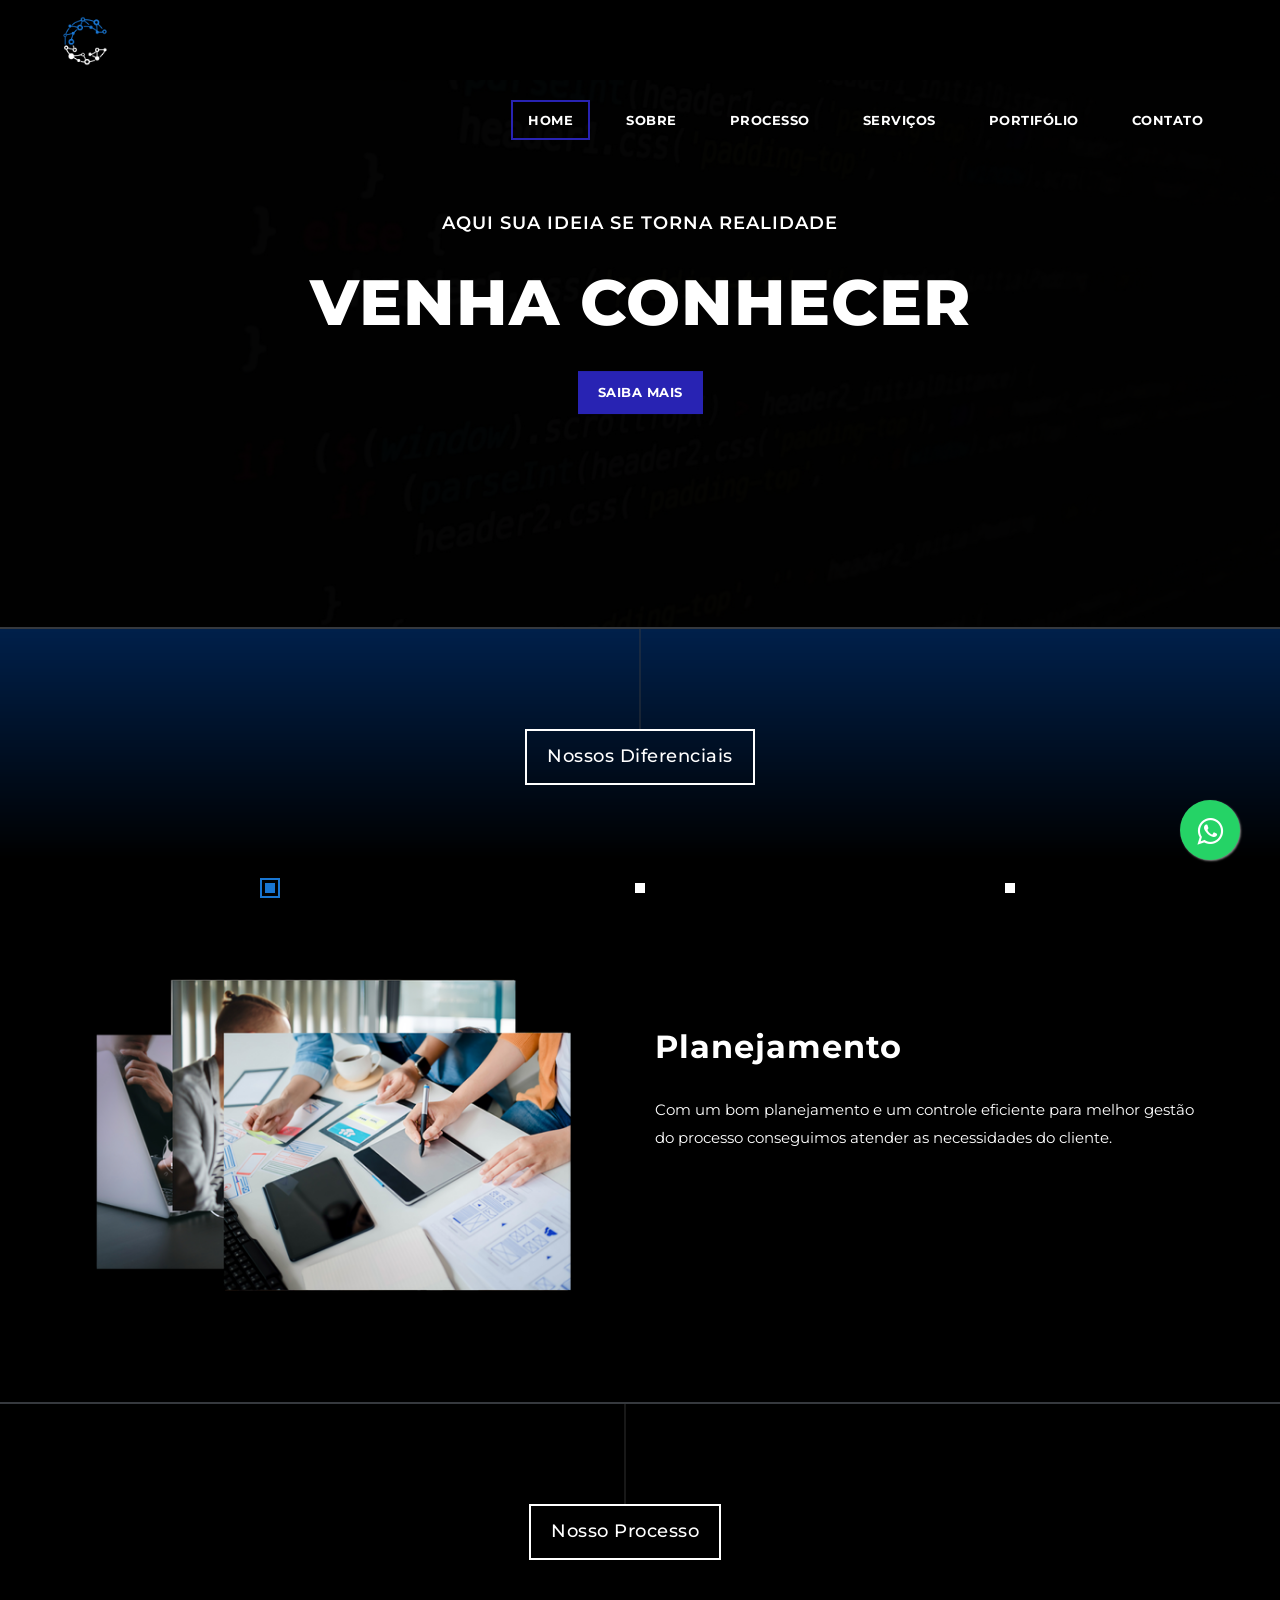
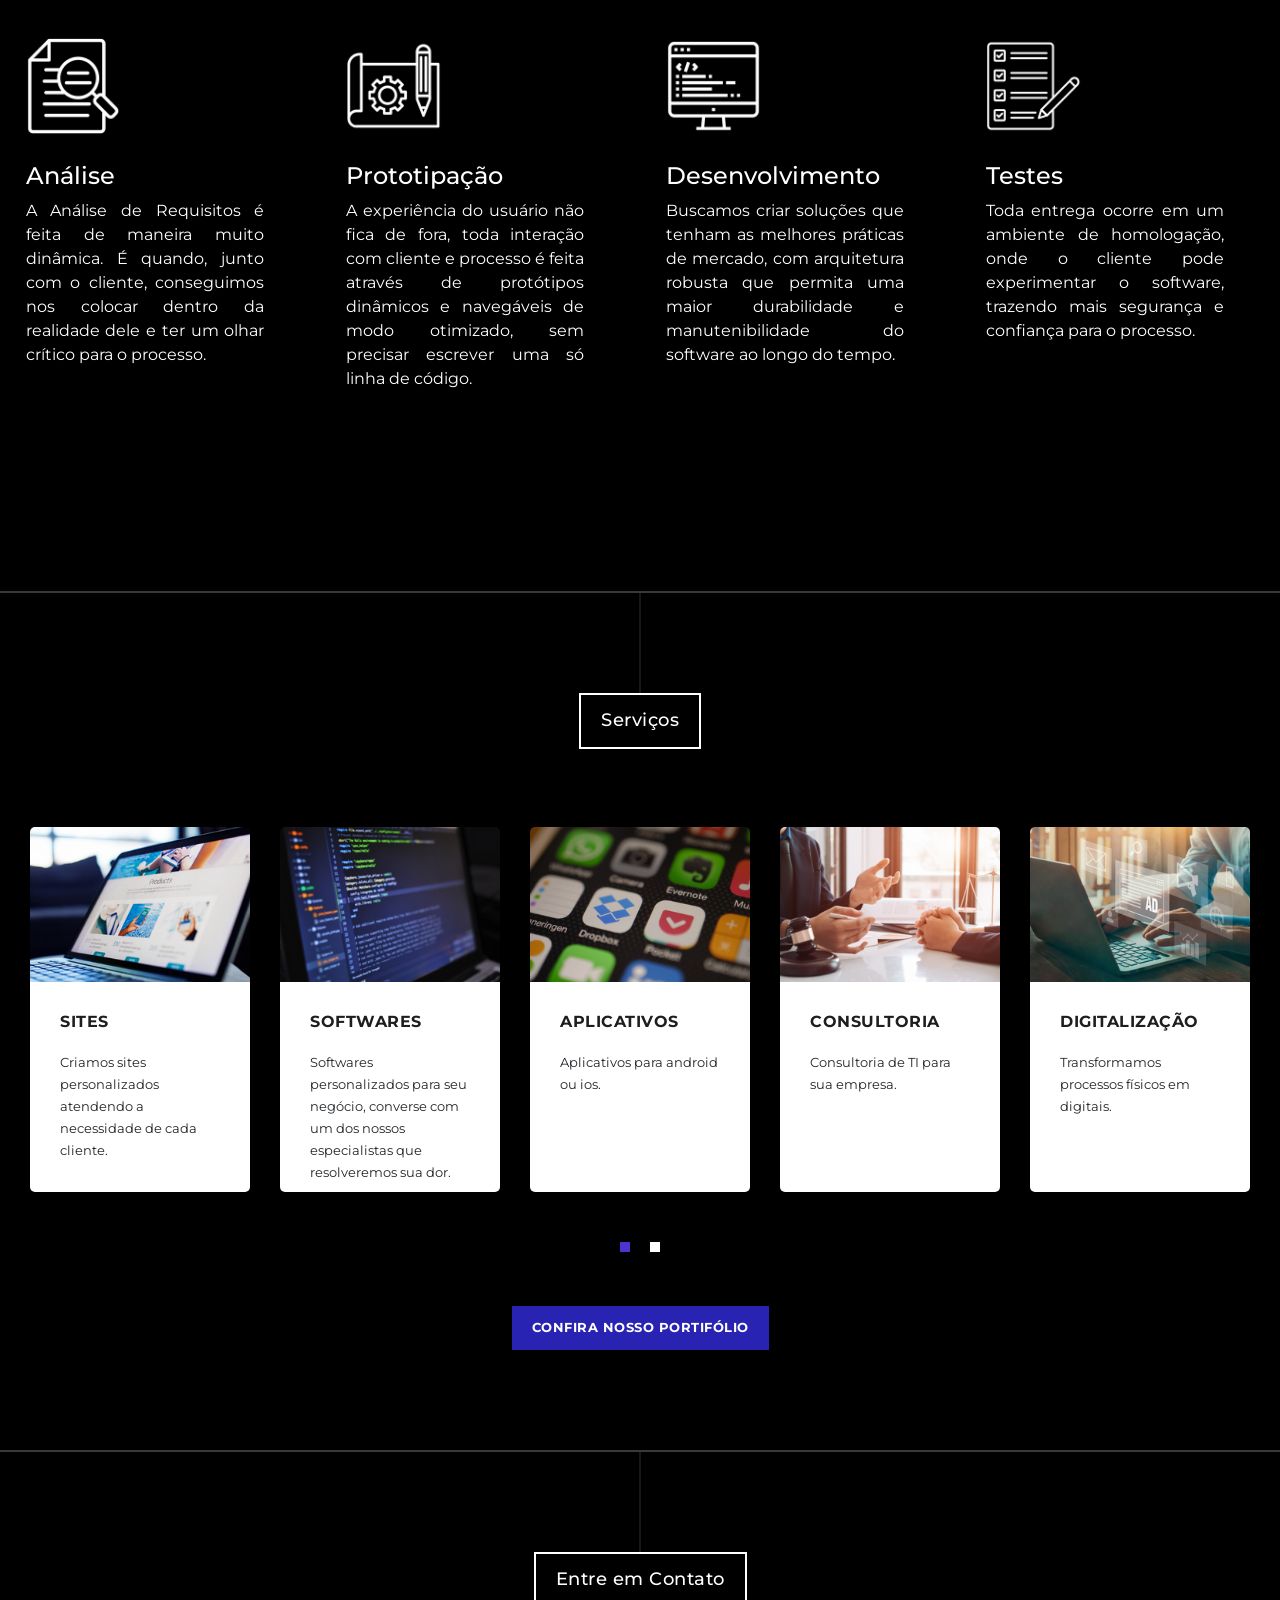
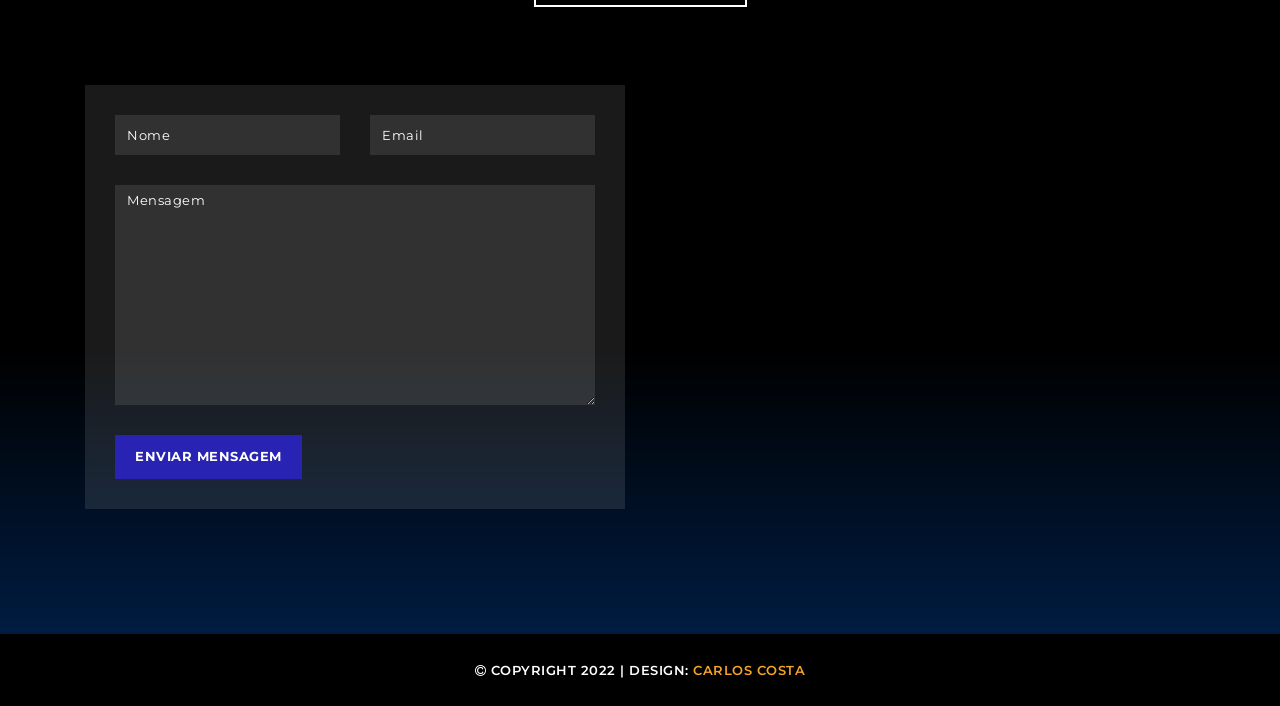
==== commit c687903c: "alter email" ====
--- a/index.html
+++ b/index.html
@@ -301,9 +301,14 @@
 
             </div>
           </div>
-          </div>
-        </div>
-      </div>
+          
+          </div>
+        </div>
+        <div class="main-button" style="text-align: center; margin-top: 4%;">
+          <div class="scroll-to-section" ><a onclick="work()" style="color: #fff;">Confira Nosso Portifólio</a></div>
+      </div>
+      </div>
+      
     </div>
   </section>
   
@@ -344,7 +349,7 @@
         </div>
         <div class="col-md-6">
 
-          <form id="contact" action="https://formsubmit.co/costa.carlos.dev@gmail.com" method="POST">
+          <form id="contact" action="email.php" method="POST">
             <div class="row">
               <div class="col-md-6">
                   <fieldset>
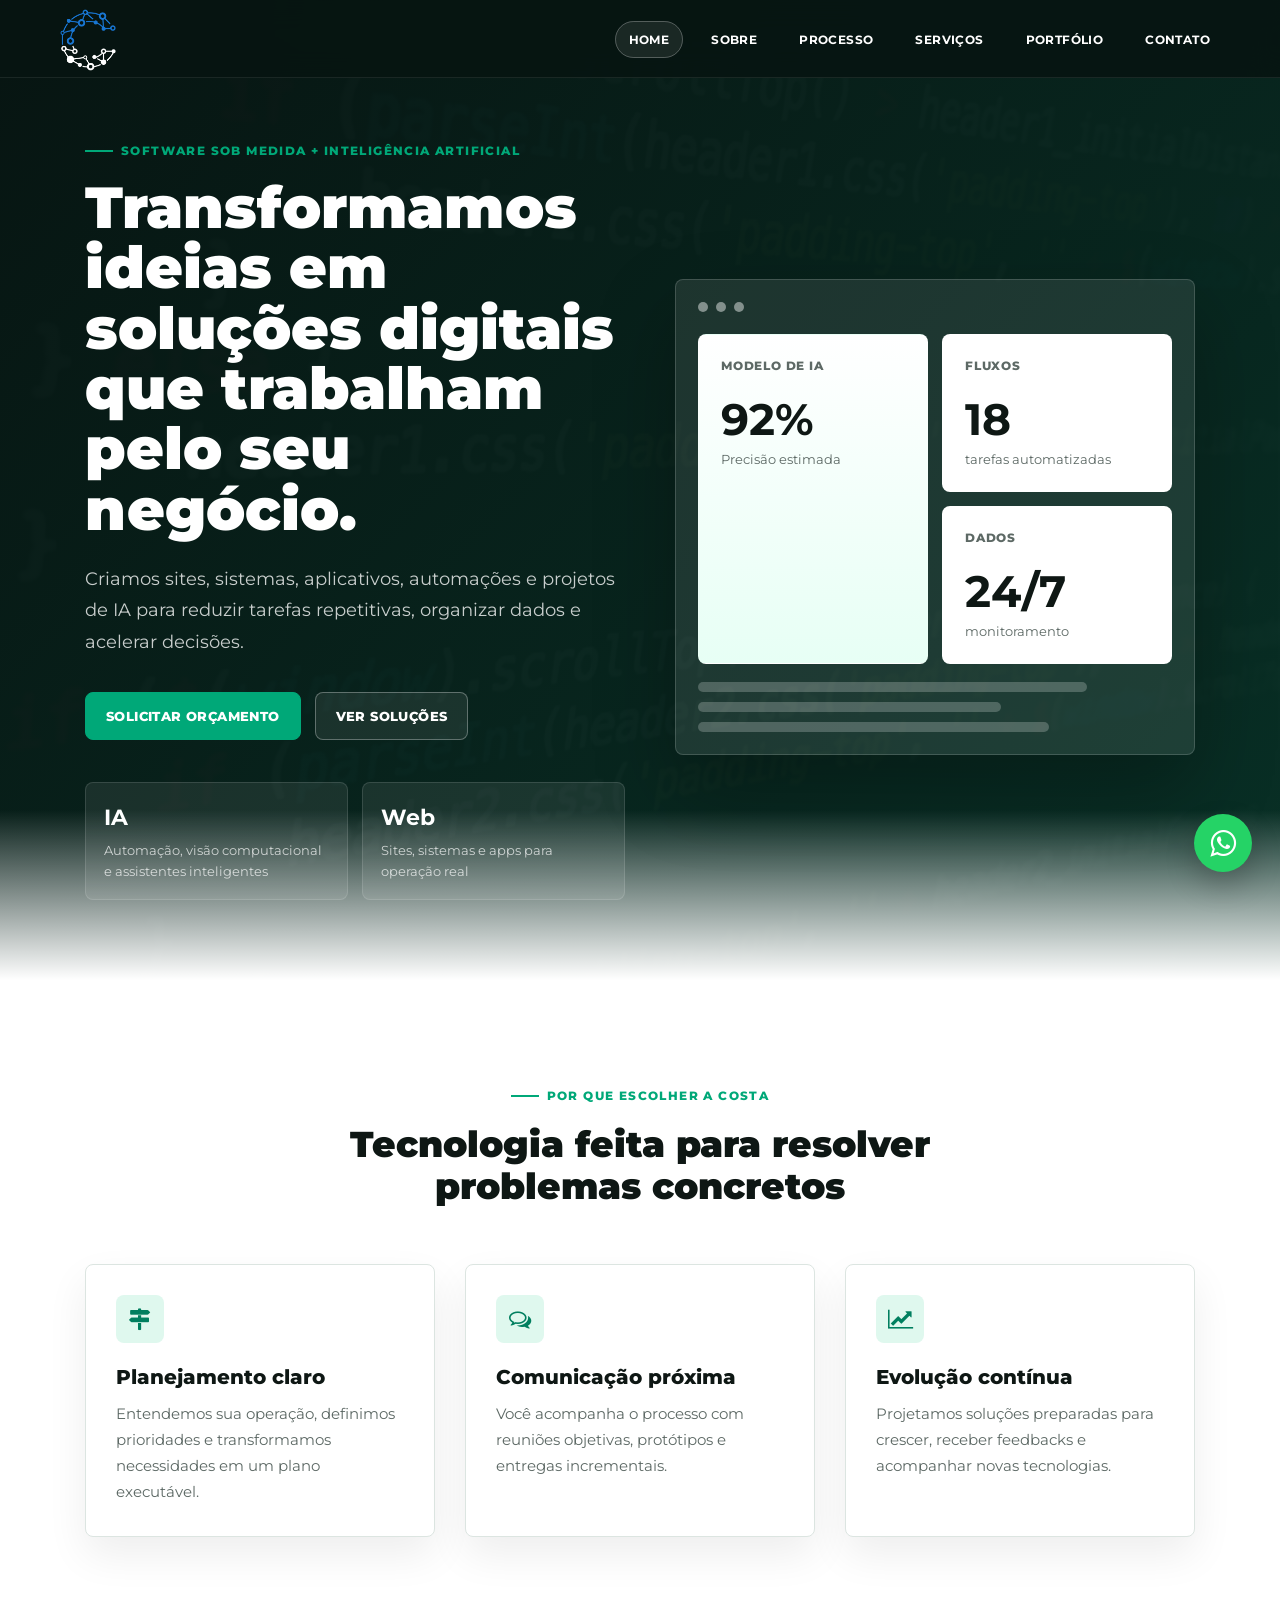
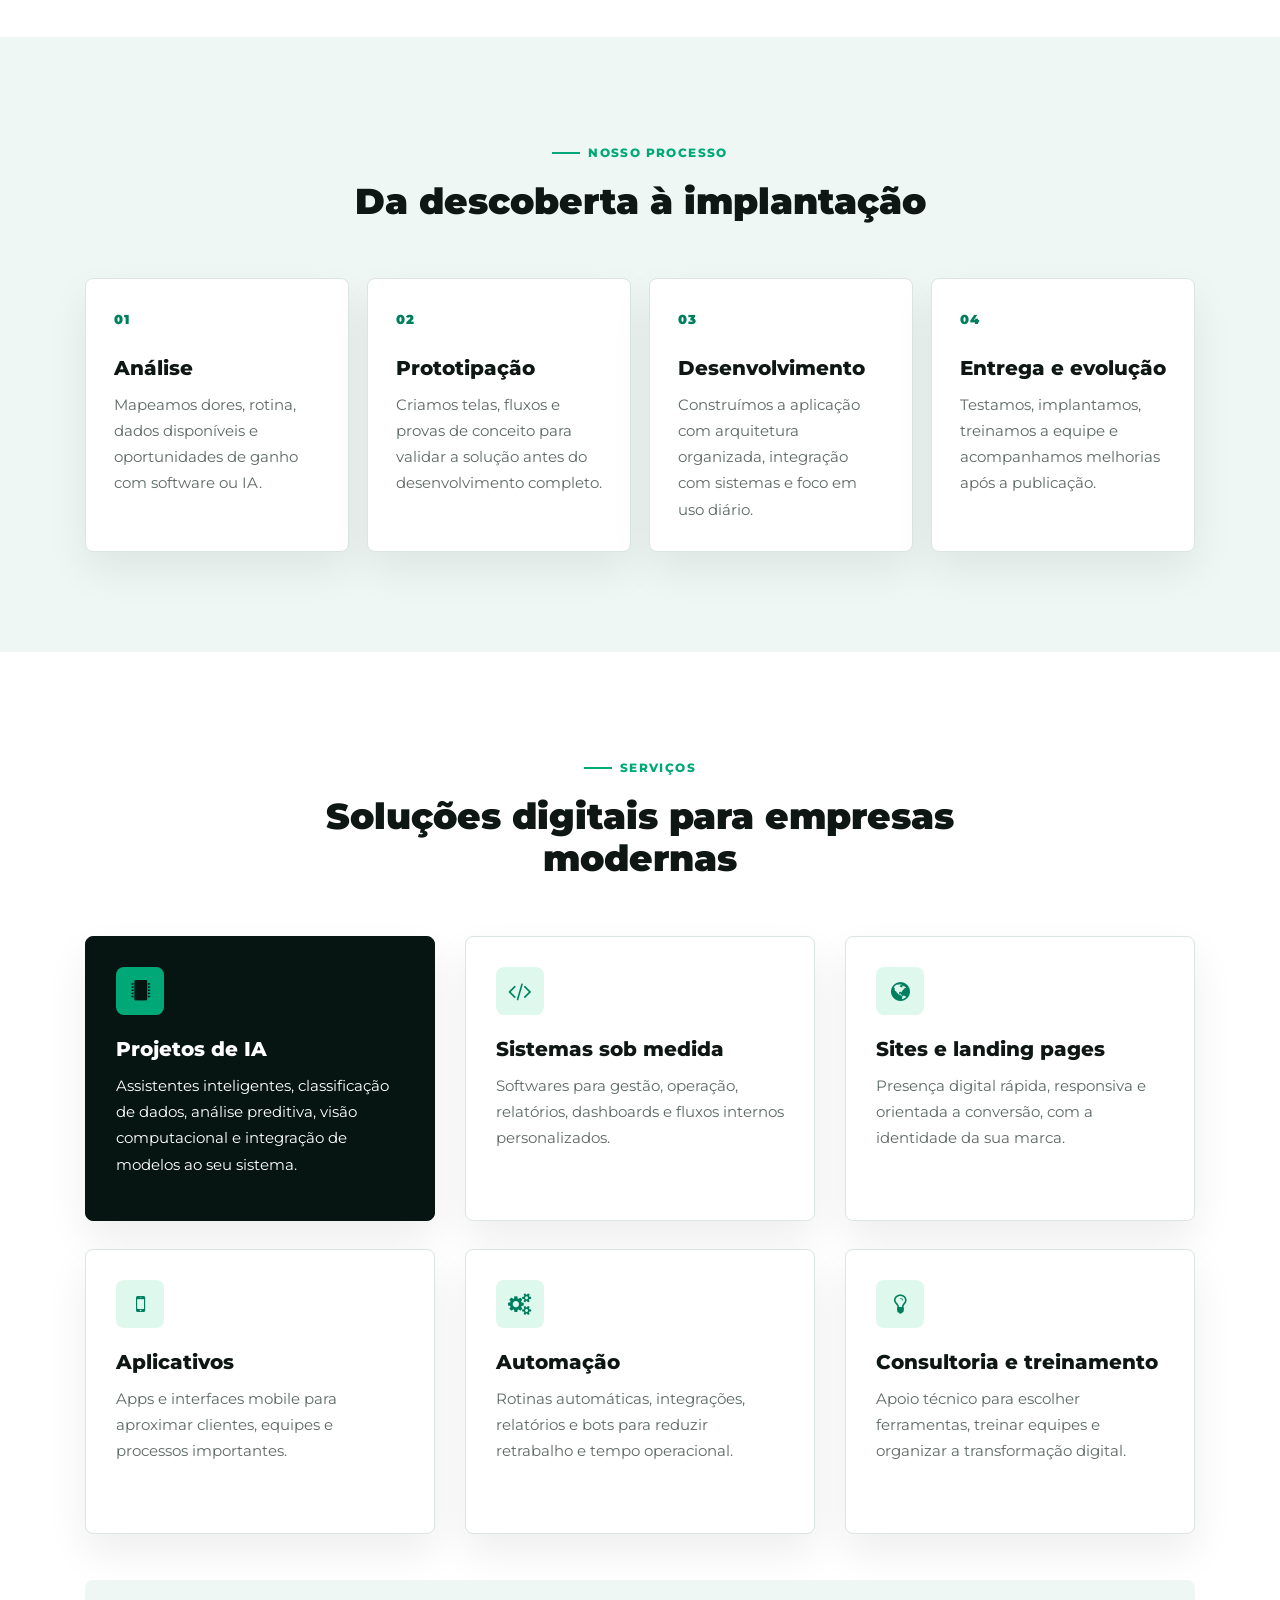
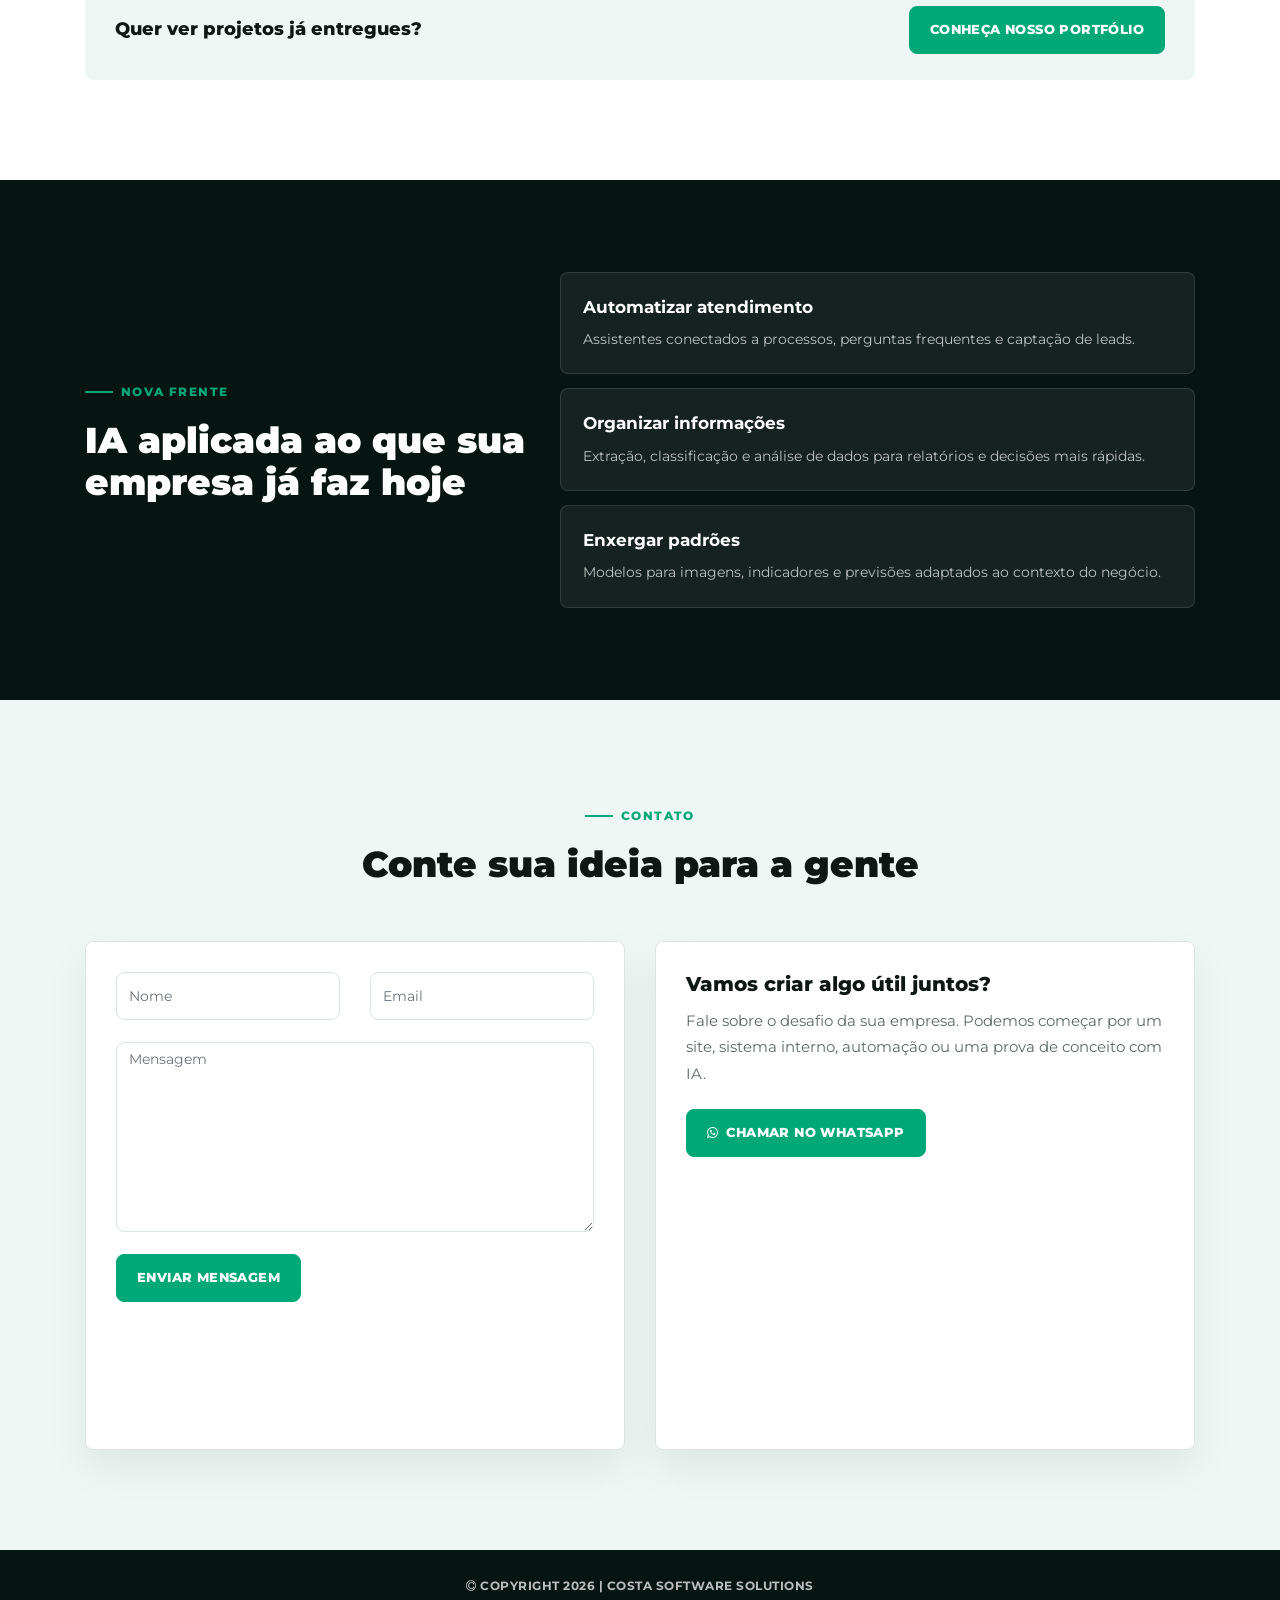
==== commit fa3d9e3c: "v2.0.0 beta" ====
--- a/index.html
+++ b/index.html
@@ -1,463 +1,361 @@
 <!DOCTYPE html>
-<html lang="en">
+<html lang="pt-BR">
 
   <head>
-
     <meta charset="utf-8">
     <meta name="viewport" content="width=device-width, initial-scale=1, shrink-to-fit=no">
-    <meta name="description" content="">
-    <meta name="author" content="">
-    <link href="https://fonts.googleapis.com/css?family=Montserrat:100,200,300,400,500,600,700,800,900" rel="stylesheet">
-
-    <title>Costa Software Solutions</title>
-    <link rel="icon" type="imagem/png" href="./assets/images/logo.png" />
-    <!-- Bootstrap core CSS -->
+    <meta name="description" content="A Costa Software Solutions cria sites, sistemas, automações e projetos de inteligência artificial para empresas que querem evoluir com tecnologia.">
+    <meta name="author" content="Costa Software Solutions">
+    <link href="https://fonts.googleapis.com/css?family=Montserrat:300,400,500,600,700,800,900" rel="stylesheet">
+
+    <title>Costa Software Solutions | Software, Automação e IA</title>
+    <link rel="icon" type="image/png" href="./assets/images/logo.png" />
+
     <link href="vendor/bootstrap/css/bootstrap.min.css" rel="stylesheet">
-
-    <!-- Additional CSS Files -->
     <link rel="stylesheet" href="assets/css/fontawesome.css">
     <link rel="stylesheet" href="assets/css/index.css">
     <link rel="stylesheet" href="assets/css/owl.css">
     <link rel="stylesheet" href="assets/css/lightbox.css">
+    <link rel="stylesheet" href="https://maxcdn.bootstrapcdn.com/font-awesome/4.5.0/css/font-awesome.min.css">
   </head>
 
 <body>
 
-   
-  <!--header-->
   <header class="main-header clearfix" role="header">
     <div class="logo">
-      <img src="assets/images/Identidade (1).png" style="width:10%">
-    </div>
-    <a href="#menu" class="menu-link"><i class="fa fa-bars"></i></a>
+      <a href="#section1" aria-label="Costa Software Solutions">
+        <img src="assets/images/Identidade (1).png" alt="Costa Software Solutions">
+      </a>
+    </div>
+    <a href="#menu" class="menu-link" aria-label="Abrir menu"><i class="fa fa-bars"></i></a>
     <nav id="menu" class="main-nav" role="navigation">
       <ul class="main-menu">
         <li><a href="#section1">Home</a></li>
         <li><a href="#section2">Sobre</a></li>
         <li><a href="#section3">Processo</a></li>
         <li><a href="#section4">Serviços</a></li>
-        <li><a href="#" onclick="work()">Portifólio</a></li>
+        <li><a href="./works.html" class="external">Portfólio</a></li>
         <li><a href="#section6">Contato</a></li>
-        <script>
-          function work(){
-            window.location.href = "./works.html"
-          }
-        </script>
-
       </ul>
     </nav>
   </header>
-  <link rel="stylesheet" href="https://maxcdn.bootstrapcdn.com/font-awesome/4.5.0/css/font-awesome.min.css">
-<a href="https://api.whatsapp.com/send?phone=5541995320971&text=Vi%20o%20seu%20site%20e%20fiquei%20interessado%20nos%20seus%20servi%C3%A7os%2C%20podemos%20fazer%20um%20or%C3%A7amento%3F" style="position:fixed;width:60px;height:60px;bottom:40px;right:40px;background-color:#25d366;color:#FFF;border-radius:50px;text-align:center;font-size:30px;box-shadow: 1px 1px 2px #888;
-  z-index:1000;" target="_blank">
-<i style="margin-top:16px" class="fa fa-whatsapp"></i>
-</a>
-
-  <!-- ***** Main Banner Area Start ***** -->
-  <section class="section main-banner" id="top" data-section="section1">
-         <img src="assets/images/bgdobg1.png" style="width:100%;">
-      <div class="video-overlay header-text">
-          <div class="caption">
-              <h6>Aqui sua ideia se torna realidade</h6>
-              <h2>Venha Conhecer</h2>
-              <div class="main-button">
-                  <div class="scroll-to-section"><a href="#section2">Saiba Mais</a></div>
-              </div>
-          </div>
-      </div>
-  </section>
-  <!-- ***** Main Banner Area End ***** -->
-
-
-  <!-- <section class="features">
-    <div class="container">
+
+  <a class="whatsapp-float" href="https://api.whatsapp.com/send?phone=5541995320971&text=Vi%20o%20seu%20site%20e%20fiquei%20interessado%20nos%20seus%20servi%C3%A7os%2C%20podemos%20fazer%20um%20or%C3%A7amento%3F" target="_blank" rel="noopener" aria-label="Falar pelo WhatsApp">
+    <i class="fa fa-whatsapp"></i>
+  </a>
+
+  <section class="section main-banner hero-section" id="section1" data-section="section1">
+    <div class="container hero-container">
+      <div class="row align-items-center">
+        <div class="col-lg-6">
+          <span class="eyebrow">Software sob medida + inteligência artificial</span>
+          <h1>Transformamos ideias em soluções digitais que trabalham pelo seu negócio.</h1>
+          <p class="hero-copy">Criamos sites, sistemas, aplicativos, automações e projetos de IA para reduzir tarefas repetitivas, organizar dados e acelerar decisões.</p>
+          <div class="hero-actions">
+            <a class="primary-action" href="#section6">Solicitar orçamento</a>
+            <a class="secondary-action" href="#section4">Ver soluções</a>
+          </div>
+          <div class="hero-metrics">
+            <div>
+              <strong>IA</strong>
+              <span>Automação, visão computacional e assistentes inteligentes</span>
+            </div>
+            <div>
+              <strong>Web</strong>
+              <span>Sites, sistemas e apps para operação real</span>
+            </div>
+          </div>
+        </div>
+        <div class="col-lg-6">
+          <div class="hero-visual" aria-label="Painel ilustrando soluções digitais">
+            <div class="panel-header">
+              <span></span>
+              <span></span>
+              <span></span>
+            </div>
+            <div class="dashboard-grid">
+              <div class="dashboard-card large">
+                <small>Modelo de IA</small>
+                <strong>92%</strong>
+                <span>Precisão estimada</span>
+              </div>
+              <div class="dashboard-card">
+                <small>Fluxos</small>
+                <strong>18</strong>
+                <span>tarefas automatizadas</span>
+              </div>
+              <div class="dashboard-card">
+                <small>Dados</small>
+                <strong>24/7</strong>
+                <span>monitoramento</span>
+              </div>
+            </div>
+            <div class="signal-lines">
+              <span></span>
+              <span></span>
+              <span></span>
+            </div>
+          </div>
+        </div>
+      </div>
+    </div>
+  </section>
+
+  <section class="section why-us about-section" id="section2" data-section="section2">
+    <div class="container">
+      <div class="section-heading">
+        <span>Por que escolher a Costa</span>
+        <h2>Tecnologia feita para resolver problemas concretos</h2>
+      </div>
       <div class="row">
-        <div class="col-lg-4 col-12">
-          <div class="features-post">
-            <div class="features-content">
-              <div class="content-show">
-                <h4><i class="fa fa-pencil"></i>All Courses</h4>
-              </div>
-              <div class="content-hide">
-                <p>Curabitur id eros vehicula, tincidunt libero eu, lobortis mi. In mollis eros a posuere imperdiet. Donec maximus elementum ex. Cras convallis ex rhoncus, laoreet libero eu, vehicula libero.</p>
-                <p class="hidden-sm">Curabitur id eros vehicula, tincidunt libero eu, lobortis mi. In mollis eros a posuere imperdiet.</p>
-                <div class="scroll-to-section"><a href="#section2">More Info.</a></div>
-            </div>
-            </div>
-          </div>
-        </div>
-        <div class="col-lg-4 col-12">
-          <div class="features-post second-features">
-            <div class="features-content">
-              <div class="content-show">
-                <h4><i class="fa fa-graduation-cap"></i>Virtual Class</h4>
-              </div>
-              <div class="content-hide">
-                <p>Curabitur id eros vehicula, tincidunt libero eu, lobortis mi. In mollis eros a posuere imperdiet. Donec maximus elementum ex. Cras convallis ex rhoncus, laoreet libero eu, vehicula libero.</p>
-                <p class="hidden-sm">Curabitur id eros vehicula, tincidunt libero eu, lobortis mi. In mollis eros a posuere imperdiet.</p>
-                <div class="scroll-to-section"><a href="#section3">Details</a></div>
-            </div>
-            </div>
-          </div>
-        </div>
-        <div class="col-lg-4 col-12">
-          <div class="features-post third-features">
-            <div class="features-content">
-              <div class="content-show">
-                <h4><i class="fa fa-book"></i>Real Meeting</h4>
-              </div>
-              <div class="content-hide">
-                <p>Curabitur id eros vehicula, tincidunt libero eu, lobortis mi. In mollis eros a posuere imperdiet. Donec maximus elementum ex. Cras convallis ex rhoncus, laoreet libero eu, vehicula libero.</p>
-                <p class="hidden-sm">Curabitur id eros vehicula, tincidunt libero eu, lobortis mi. In mollis eros a posuere imperdiet.</p>
-                <div class="scroll-to-section"><a href="#section4">Read More</a></div>
-            </div>
-            </div>
-          </div>
-        </div>
-      </div>
-    </div>
-  </section> -->
-
-  <section class="section why-us" data-section="section2">
+        <div class="col-md-4">
+          <div class="feature-card">
+            <i class="fa fa-map-signs"></i>
+            <h3>Planejamento claro</h3>
+            <p>Entendemos sua operação, definimos prioridades e transformamos necessidades em um plano executável.</p>
+          </div>
+        </div>
+        <div class="col-md-4">
+          <div class="feature-card">
+            <i class="fa fa-comments-o"></i>
+            <h3>Comunicação próxima</h3>
+            <p>Você acompanha o processo com reuniões objetivas, protótipos e entregas incrementais.</p>
+          </div>
+        </div>
+        <div class="col-md-4">
+          <div class="feature-card">
+            <i class="fa fa-line-chart"></i>
+            <h3>Evolução contínua</h3>
+            <p>Projetamos soluções preparadas para crescer, receber feedbacks e acompanhar novas tecnologias.</p>
+          </div>
+        </div>
+      </div>
+    </div>
+  </section>
+
+  <section class="section coming-soon process-section" id="section3" data-section="section3">
+    <div class="container">
+      <div class="section-heading">
+        <span>Nosso processo</span>
+        <h2>Da descoberta à implantação</h2>
+      </div>
+      <div class="process-timeline">
+        <div class="process-step">
+          <span>01</span>
+          <h3>Análise</h3>
+          <p>Mapeamos dores, rotina, dados disponíveis e oportunidades de ganho com software ou IA.</p>
+        </div>
+        <div class="process-step">
+          <span>02</span>
+          <h3>Prototipação</h3>
+          <p>Criamos telas, fluxos e provas de conceito para validar a solução antes do desenvolvimento completo.</p>
+        </div>
+        <div class="process-step">
+          <span>03</span>
+          <h3>Desenvolvimento</h3>
+          <p>Construímos a aplicação com arquitetura organizada, integração com sistemas e foco em uso diário.</p>
+        </div>
+        <div class="process-step">
+          <span>04</span>
+          <h3>Entrega e evolução</h3>
+          <p>Testamos, implantamos, treinamos a equipe e acompanhamos melhorias após a publicação.</p>
+        </div>
+      </div>
+    </div>
+  </section>
+
+  <section class="section courses services-section" id="section4" data-section="section4">
+    <div class="container">
+      <div class="section-heading">
+        <span>Serviços</span>
+        <h2>Soluções digitais para empresas modernas</h2>
+      </div>
+      <div class="row">
+        <div class="col-lg-4 col-md-6">
+          <div class="service-card highlight">
+            <i class="fa fa-microchip"></i>
+            <h3>Projetos de IA</h3>
+            <p>Assistentes inteligentes, classificação de dados, análise preditiva, visão computacional e integração de modelos ao seu sistema.</p>
+          </div>
+        </div>
+        <div class="col-lg-4 col-md-6">
+          <div class="service-card">
+            <i class="fa fa-code"></i>
+            <h3>Sistemas sob medida</h3>
+            <p>Softwares para gestão, operação, relatórios, dashboards e fluxos internos personalizados.</p>
+          </div>
+        </div>
+        <div class="col-lg-4 col-md-6">
+          <div class="service-card">
+            <i class="fa fa-globe"></i>
+            <h3>Sites e landing pages</h3>
+            <p>Presença digital rápida, responsiva e orientada a conversão, com a identidade da sua marca.</p>
+          </div>
+        </div>
+        <div class="col-lg-4 col-md-6">
+          <div class="service-card">
+            <i class="fa fa-mobile"></i>
+            <h3>Aplicativos</h3>
+            <p>Apps e interfaces mobile para aproximar clientes, equipes e processos importantes.</p>
+          </div>
+        </div>
+        <div class="col-lg-4 col-md-6">
+          <div class="service-card">
+            <i class="fa fa-cogs"></i>
+            <h3>Automação</h3>
+            <p>Rotinas automáticas, integrações, relatórios e bots para reduzir retrabalho e tempo operacional.</p>
+          </div>
+        </div>
+        <div class="col-lg-4 col-md-6">
+          <div class="service-card">
+            <i class="fa fa-lightbulb-o"></i>
+            <h3>Consultoria e treinamento</h3>
+            <p>Apoio técnico para escolher ferramentas, treinar equipes e organizar a transformação digital.</p>
+          </div>
+        </div>
+      </div>
+      <div class="portfolio-callout">
+        <p>Quer ver projetos já entregues?</p>
+        <a href="./works.html">Conheça nosso portfólio</a>
+      </div>
+    </div>
+  </section>
+
+  <section class="ai-section">
+    <div class="container">
+      <div class="row align-items-center">
+        <div class="col-lg-5">
+          <span class="eyebrow">Nova frente</span>
+          <h2>IA aplicada ao que sua empresa já faz hoje</h2>
+        </div>
+        <div class="col-lg-7">
+          <div class="ai-list">
+            <div>
+              <strong>Automatizar atendimento</strong>
+              <span>Assistentes conectados a processos, perguntas frequentes e captação de leads.</span>
+            </div>
+            <div>
+              <strong>Organizar informações</strong>
+              <span>Extração, classificação e análise de dados para relatórios e decisões mais rápidas.</span>
+            </div>
+            <div>
+              <strong>Enxergar padrões</strong>
+              <span>Modelos para imagens, indicadores e previsões adaptados ao contexto do negócio.</span>
+            </div>
+          </div>
+        </div>
+      </div>
+    </div>
+  </section>
+
+  <section class="section contact" id="section6" data-section="section6">
+    <div class="container">
+      <div class="section-heading">
+        <span>Contato</span>
+        <h2>Conte sua ideia para a gente</h2>
+      </div>
+      <div class="row">
+        <div class="col-md-6">
+          <form id="contact" action="./email.php" method="POST">
+            <div class="row">
+              <div class="col-md-6">
+                <fieldset>
+                  <input name="nome" type="text" class="form-control" id="name" placeholder="Nome" required>
+                </fieldset>
+              </div>
+              <div class="col-md-6">
+                <fieldset>
+                  <input name="email" type="email" class="form-control" id="email" placeholder="Email" required>
+                </fieldset>
+              </div>
+              <div class="col-md-12">
+                <fieldset>
+                  <textarea name="mensagem" rows="6" class="form-control" id="message" placeholder="Mensagem" required></textarea>
+                </fieldset>
+              </div>
+              <div class="col-md-12">
+                <fieldset>
+                  <button type="submit" id="form-submit" class="button">Enviar mensagem</button>
+                </fieldset>
+              </div>
+            </div>
+          </form>
+        </div>
+        <div class="col-md-6">
+          <div class="contact-panel">
+            <h3>Vamos criar algo útil juntos?</h3>
+            <p>Fale sobre o desafio da sua empresa. Podemos começar por um site, sistema interno, automação ou uma prova de conceito com IA.</p>
+            <a href="https://api.whatsapp.com/send?phone=5541995320971&text=Vi%20o%20seu%20site%20e%20fiquei%20interessado%20nos%20seus%20servi%C3%A7os%2C%20podemos%20fazer%20um%20or%C3%A7amento%3F" target="_blank" rel="noopener">
+              <i class="fa fa-whatsapp"></i> Chamar no WhatsApp
+            </a>
+            <div id="map">
+              <iframe src="https://www.google.com/maps/embed?pb=!1m18!1m12!1m3!1d230483.17971476557!2d-49.42988420245485!3d-25.495050065098255!2m3!1f0!2f0!3f0!3m2!1i1024!2i768!4f13.1!3m3!1m2!1s0x94dce35351cdb3dd%3A0x6d2f6ba5bacbe809!2sCuritiba%2C%20PR!5e0!3m2!1spt-BR!2sbr!4v1666217516521!5m2!1spt-BR!2sbr" width="100%" height="240" frameborder="0" style="border:0" allowfullscreen loading="lazy"></iframe>
+            </div>
+          </div>
+        </div>
+      </div>
+    </div>
+  </section>
+
+  <footer>
     <div class="container">
       <div class="row">
         <div class="col-md-12">
-          <div class="section-heading">
-            <h2>Nossos Diferenciais</h2>
-          </div>
-        </div>
-        <div class="col-md-12">
-          <div id='tabs'>
-            <ul>
-              <li><a href='#tabs-1'></a></li>
-              <li><a href='#tabs-2'></a></li>
-              <li><a href='#tabs-3'></a></li>
-            </ul>
-            <section class='tabs-content'>
-              <article id='tabs-1'>
-                <div class="row">
-                  <div class="col-md-6">
-                    <img src="assets/images/primeiro/1.png" alt="">
-                  </div>
-                  <div class="col-md-6">
-                    <h4>Planejamento</h4>
-                    <p>Com um bom planejamento e um controle eficiente para melhor gestão do processo conseguimos atender as necessidades do cliente.</p>
-                  </div>
-                </div>
-              </article>
-              <article id='tabs-2'>
-                <div class="row">
-                  <div class="col-md-6">
-                    <img src="assets/images/primeiro/2.png" alt="">
-                  </div>
-                  <div class="col-md-6">
-                    <h4>Comunicação</h4>
-                    <p>Reuniões de acordo com a necessidade do cliente, explicando e detalhando o processo de criação. Deixando tudo de forma simples e dinâmica. </p> 
-                  </div>
-                </div>
-              </article>
-              <article id='tabs-3'>
-                <div class="row">
-                  <div class="col-md-6">
-                    <img src="assets/images/primeiro/3.png" alt="">
-                  </div>
-                  <div class="col-md-6">
-                    <h4>Otimização</h4>
-                    <p>Utilizando sempre as novidades do mercado, deixando seu software sempre atualizado. Além dos feedbacks de clientes sempre sendo levados e considerações para futuras alterações no site/software </p>
-                  </div>
-                </div>
-              </article>
-            </section>
-          </div>
-        </div>
-      </div>
-    </div>
-  </section>
-
-  <section class="section coming-soon" data-section="section3">
-    <div class="row">
-      <div class="col-md-12">
-        <div class="section-heading">
-          <h2>Nosso Processo</h2>
-        </div>
-      </div>
-    
-    <div class="col">
-        <div class="romario">
-
-          <img src="assets/images/1.png">
-          <h4 class="process__title">Análise</h4>
-          <span class="process__subtitle">A Análise de Requisitos é feita de maneira muito dinâmica. É quando, junto com o cliente, conseguimos nos colocar dentro da realidade dele e ter um olhar crítico para o processo.</span>
-
-        </div>
-    </div>
-    <div class="col">
-        <div class="romario">
-          <img src="assets/images/2.png">
-          <h4 class="process__title">Prototipação</h4>
-          <span class="process__subtitle">A experiência do usuário não fica de fora, toda interação com cliente e processo é feita através de protótipos dinâmicos e navegáveis de modo otimizado, sem precisar escrever uma só linha de código.</span>
-
-        </div>
-    </div>
-    <div class="col">
-        <div class="romario">
-          <img src="assets/images/3.png">
-          <h4 class="process__title">Desenvolvimento</h4>
-          <span class="process__subtitle">Buscamos criar soluções que tenham as melhores práticas de mercado, com arquitetura robusta que permita uma maior durabilidade e manutenibilidade do software ao longo do tempo.</span>
-
-        </div>
-      </div>
-      <div class="col">  
-        <div class="romario">
-          <img src="assets/images/4.png">
-            <h4 class="process__title">Testes</h4>
-            <span class="process__subtitle">Toda entrega ocorre em um ambiente de homologação, onde o cliente pode experimentar o software, trazendo mais segurança e confiança para o processo.</span>
-          </div>
-        </div>
-      </div>
-    </div>
-  </section>
-
-
-  <section class="section courses" data-section="section4">
-    <div class="container-fluid">
-      <div class="row">
-        <div class="col-md-12">
-          <div class="section-heading">
-            <h2>Serviços</h2>
-          </div>
-        </div>
-        <div class="owl-carousel owl-theme">
-          <div class="item">
-            <img src="assets/images/carrossel/1.png" alt="Course #1">
-            <div class="down-content">
-              <h4>Sites</h4>
-              <p>Criamos sites personalizados atendendo a necessidade de cada cliente.</p>
-             
-            </div>
-          </div>
-          <div class="item">
-            <img src="assets/images/carrossel/2.png" alt="Course #2">
-            <div class="down-content">
-              <h4>Softwares</h4>
-              <p>Softwares personalizados para seu negócio, converse com um dos nossos especialistas que resolveremos sua dor.</p>
-            </div>
-          </div>
-          <div class="item">
-            <img src="assets/images/carrossel/3.png" alt="Course #3">
-            <div class="down-content">
-              <h4>Aplicativos</h4>
-              <p>Aplicativos para android ou ios.</p>
-
-            </div>
-          </div>
-          <div class="item">
-            <img src="assets/images/carrossel/4.png" alt="Course #4">
-            <div class="down-content">
-              <h4>Consultoria</h4>
-              <p>Consultoria de TI para sua empresa.</p>
-
-            </div>
-          </div>
-          <div class="item">
-            <img src="assets/images/carrossel/5.png" alt="">
-            <div class="down-content">
-              <h4>Digitalização</h4>
-              <p>Transformamos processos físicos em digitais.</p>
-
-            </div>
-          </div>
-          <div class="item">
-            <img src="assets/images/carrossel/6.png" alt="">
-            <div class="down-content">
-              <h4>Treinamentos</h4>
-              <p>Fale com um dos nossos especialistas para solicitar treinamentos em linguagens de programação.</p>
-              
-            </div>
-          </div>
-          <div class="item">
-            <img src="assets/images/courses-05.jpg" alt="">
-            <div class="down-content">
-              <h4>Automatização</h4>
-              <p>Chega de ficar fazendo o mesmo processo todos os dias.</p>
-
-              
-            </div>
-          </div>
-          <div class="item">
-            <img src="assets/images/carrossel/7.png" alt="">
-            <div class="down-content">
-              <h4>Mídia Kit</h4>
-              <p>Deixe suas redes sociais com a sua marca, do seu jeitinho.</p>
-
-            </div>
-          </div>
-          <div class="item">
-            <img src="assets/images/carrossel/8.png" alt="">
-            <div class="down-content">
-              <h4>Gerenciamento</h4>
-              <p>Organização e Gerenciamento de processos, trazendo gráficos e relatórios para sua gestão.</p>
-              
-
-            </div>
-          </div>
-          
-          </div>
-        </div>
-        <div class="main-button" style="text-align: center; margin-top: 4%;">
-          <div class="scroll-to-section" ><a onclick="work()" style="color: #fff;">Confira Nosso Portifólio</a></div>
-      </div>
-      </div>
-      
-    </div>
-  </section>
-  
-
-  <!-- <section class="section video" data-section="section5">
-    <div class="container">
-      <div class="row">
-        <div class="col-md-6 align-self-center">
-          <div class="left-content">
-            <span>our presentation is for you</span>
-            <h4>Watch the video to learn more <em>about Grad School</em></h4>
-            <p>You are NOT allowed to redistribute this template ZIP file on any template collection website. However, you can use this template to convert into a specific theme for any kind of CMS platform such as WordPress. You may <a rel="nofollow" href="https://templatemo.com/contact" target="_parent">contact TemplateMo</a> for details.
-            <br><br>Suspendisse tincidunt, magna ut finibus rutrum, libero dolor euismod odio, nec interdum quam felis non ante.</p>
-            <div class="main-button"><a rel="nofollow" href="https://fb.com/templatemo" target="_parent">External URL</a></div>
-          </div>
-        </div>
-        <div class="col-md-6">
-          <article class="video-item">
-            <div class="video-caption">
-              <h4>Power HTML Template</h4>
-            </div>
-            <figure>
-              <a href="https://www.youtube.com/watch?v=r9LtOG6pNUw" class="play"><img src="assets/images/main-thumb.png"></a>
-            </figure>
-          </article>
-        </div>
-      </div>
-    </div>
-  </section> -->
-
-  <section class="section contact" data-section="section6">
-    <div class="container">
-      <div class="row">
-        <div class="col-md-12">
-          <div class="section-heading">
-            <h2>Entre em Contato</h2>
-          </div>
-        </div>
-        <div class="col-md-6">
-
-          <form id="contact" action="email.php" method="POST">
-            <div class="row">
-              <div class="col-md-6">
-                  <fieldset>
-                    <input  name="name" type="text" class="form-control" id="name" placeholder="Nome" required="">
-                  </fieldset>
-                </div>
-                <div class="col-md-6">
-                  <fieldset>
-                    <input  name="email" type="text" class="form-control" id="email" placeholder="Email" required="">
-                  </fieldset>
-                </div>
-              <div class="col-md-12">
-                <fieldset>
-                  <textarea name="message" rows="6" class="form-control" id="message" placeholder="Mensagem" required=""></textarea>
-                </fieldset>
-              </div>
-              <div class="col-md-12">
-                <fieldset>
-                  <button type="submit" id="form-submit" class="button">Enviar Mensagem</button>
-                </fieldset>
-              </div>
-            </div>
-          </form>
-        </div>
-        <div class="col-md-6">
-          <div id="map">
-            <iframe src="https://www.google.com/maps/embed?pb=!1m18!1m12!1m3!1d230483.17971476557!2d-49.42988420245485!3d-25.495050065098255!2m3!1f0!2f0!3f0!3m2!1i1024!2i768!4f13.1!3m3!1m2!1s0x94dce35351cdb3dd%3A0x6d2f6ba5bacbe809!2sCuritiba%2C%20PR!5e0!3m2!1spt-BR!2sbr!4v1666217516521!5m2!1spt-BR!2sbr" width="100%" height="422px" frameborder="0" style="border:0" allowfullscreen></iframe>
-          </div>
-        </div>
-      </div>
-    </div>
-  </section>
-
-  <footer>
-    <div class="container">
-      <div class="row">
-        <div class="col-md-12">
-          <p><i class="fa fa-copyright"></i> Copyright 2022 
-          
-           | Design: <a rel="sponsored" href="https://www.linkedin.com/in/carlos-costa-12a7b822a/" target="_blank">Carlos Costa</a></p>
+          <p><i class="fa fa-copyright"></i> Copyright 2026 | Costa Software Solutions</p>
         </div>
       </div>
     </div>
   </footer>
 
-  <!-- Scripts -->
-  <!-- Bootstrap core JavaScript -->
-    <script src="vendor/jquery/jquery.min.js"></script>
-
-
-    <script src="assets/js/isotope.min.js"></script>
-    <script src="assets/js/owl-carousel.js"></script>
-    <script src="assets/js/lightbox.js"></script>
-    <script src="assets/js/tabs.js"></script>
-    <script src="assets/js/video.js"></script>
-    <script src="assets/js/slick-slider.js"></script>
-    <script src="assets/js/custom.js"></script>
-    <script>
-     
-        //according to loftblog tut
-        $('.nav li:first').addClass('active');
-
-        var showSection = function showSection(section, isAnimate) {
-          var
-          direction = section.replace(/#/, ''),
-          reqSection = $('.section').filter('[data-section="' + direction + '"]'),
-          reqSectionPos = reqSection.offset().top - 0;
-
-          if (isAnimate) {
-            $('body, html').animate({
-              scrollTop: reqSectionPos },
-            800);
-          } else {
-            $('body, html').scrollTop(reqSectionPos);
-          }
-
-        };
-
-        var checkSection = function checkSection() {
-          $('.section').each(function () {
-            var
-            $this = $(this),
-            topEdge = $this.offset().top - 80,
-            bottomEdge = topEdge + $this.height(),
-            wScroll = $(window).scrollTop();
-            if (topEdge < wScroll && bottomEdge > wScroll) {
-              var
-              currentId = $this.data('section'),
-              reqLink = $('a').filter('[href*=\\#' + currentId + ']');
-              reqLink.closest('li').addClass('active').
-              siblings().removeClass('active');
-            }
-          });
-        };
-
-        $('.main-menu, .scroll-to-section').on('click', 'a', function (e) {
-          if($(e.target).hasClass('external')) {
-            return;
-          }
-          e.preventDefault();
-          $('#menu').removeClass('active');
-          showSection($(this).attr('href'), true);
-        });
-
-        $(window).scroll(function () {
-          checkSection();
-        });
-    
-    </script>
+  <script src="vendor/jquery/jquery.min.js"></script>
+  <script src="assets/js/isotope.min.js"></script>
+  <script src="assets/js/owl-carousel.js"></script>
+  <script src="assets/js/lightbox.js"></script>
+  <script src="assets/js/tabs.js"></script>
+  <script src="assets/js/video.js"></script>
+  <script src="assets/js/slick-slider.js"></script>
+  <script src="assets/js/custom.js"></script>
+  <script>
+    $('.nav li:first').addClass('active');
+
+    var showSection = function showSection(section, isAnimate) {
+      var direction = section.replace(/#/, ''),
+        reqSection = $('.section').filter('[data-section="' + direction + '"]'),
+        reqSectionPos = reqSection.offset().top - 0;
+
+      if (isAnimate) {
+        $('body, html').animate({ scrollTop: reqSectionPos }, 800);
+      } else {
+        $('body, html').scrollTop(reqSectionPos);
+      }
+    };
+
+    var checkSection = function checkSection() {
+      $('.section').each(function () {
+        var $this = $(this),
+          topEdge = $this.offset().top - 80,
+          bottomEdge = topEdge + $this.height(),
+          wScroll = $(window).scrollTop();
+        if (topEdge < wScroll && bottomEdge > wScroll) {
+          var currentId = $this.data('section'),
+            reqLink = $('a').filter('[href*=\\#' + currentId + ']');
+          reqLink.closest('li').addClass('active').siblings().removeClass('active');
+        }
+      });
+    };
+
+    $('.main-menu, .scroll-to-section').on('click', 'a', function (e) {
+      if ($(e.target).hasClass('external')) {
+        return;
+      }
+      e.preventDefault();
+      $('#menu').removeClass('active');
+      showSection($(this).attr('href'), true);
+    });
+
+    $(window).scroll(function () {
+      checkSection();
+    });
+  </script>
 </body>
-</html>+</html>
--- a/assets/css/index.css
+++ b/assets/css/index.css
@@ -1,1732 +1,807 @@
-
-/* This used to work for the parent element of button divs */
-/* But it does not work with newer browsers, the below doesn't hide the play button parent div */
-
-video::-webkit-media-controls-panel {
-  display: none!important;
-  -webkit-appearance: none!important;
-}
-
-/* Old shadow dom for play button */
-
-video::-webkit-media-controls-play-button {
-  display: none!important;
-  -webkit-appearance: none!important;
-}
-
-/* New shadow dom for play button */
-
-/* This one works! */
-
-video::-webkit-media-controls-start-playback-button {
-  display: none!important;
-  -webkit-appearance: none!important;
-}
-
+:root {
+  --ink: #0e1714;
+  --muted: #5d6965;
+  --line: #dce5e1;
+  --paper: #ffffff;
+  --soft: #eef7f3;
+  --accent: #00a878;
+  --accent-dark: #007f5f;
+  --accent-soft: #dff8ee;
+  --dark: #071512;
+}
+
+* {
+  box-sizing: border-box;
+}
+
+html {
+  scroll-behavior: smooth;
+}
 
 body {
-    font-family: 'Montserrat', sans-serif;
-}
-
-/* Basic */
+  margin: 0;
+  font-family: 'Montserrat', Arial, sans-serif;
+  color: var(--ink);
+  background: var(--paper);
+}
 
 a {
-	color: #3CF;
-    text-decoration: none;
+  color: var(--accent-dark);
+  text-decoration: none;
+  transition: color 0.2s ease, background-color 0.2s ease, border-color 0.2s ease, transform 0.2s ease;
 }
 
 a:hover {
-	color: rgb(43, 30, 157);
-    text-decoration: none;
+  color: var(--accent);
+  text-decoration: none;
 }
 
 ul {
-    padding: 0px;
-    margin: 0px;
-    list-style: none;
+  padding: 0;
+  margin: 0;
+  list-style: none;
 }
 
 p {
-    font-size: 13px;
-    line-height: 22px;
-}
-
+  color: var(--muted);
+  font-size: 15px;
+  line-height: 1.75;
+}
+
+.main-header {
+  position: fixed;
+  top: 0;
+  z-index: 12;
+  width: 100%;
+  height: 78px;
+  background: rgba(7, 21, 18, 0.92);
+  border-bottom: 1px solid rgba(255, 255, 255, 0.08);
+  backdrop-filter: blur(14px);
+}
+
+.main-header .logo {
+  float: left;
+  line-height: 78px;
+  padding-left: 56px;
+}
+
+.main-header .logo img {
+  width: 64px;
+  height: auto;
+}
+
+.main-menu {
+  float: right;
+  padding-right: 56px;
+}
+
+.main-menu li {
+  display: inline-block;
+  line-height: 78px;
+  margin-left: 10px;
+}
+
+.main-menu li a {
+  color: #fff;
+  padding: 10px 13px;
+  border: 1px solid transparent;
+  border-radius: 999px;
+  font-size: 12px;
+  font-weight: 700;
+  letter-spacing: 0.4px;
+  text-transform: uppercase;
+}
+
+.main-nav li:hover a,
+.main-nav li.active a {
+  color: #fff;
+  border-color: rgba(255, 255, 255, 0.25);
+  background: rgba(255, 255, 255, 0.08);
+}
+
+a.menu-link {
+  display: none;
+}
+
+.whatsapp-float {
+  position: fixed;
+  right: 28px;
+  bottom: 28px;
+  z-index: 1000;
+  display: grid;
+  width: 58px;
+  height: 58px;
+  place-items: center;
+  color: #fff;
+  background: #25d366;
+  border-radius: 50%;
+  box-shadow: 0 14px 30px rgba(0, 0, 0, 0.22);
+  font-size: 30px;
+}
+
+.whatsapp-float:hover {
+  color: #fff;
+  transform: translateY(-2px);
+}
+
+.section {
+  position: relative;
+}
+
+.hero-section {
+  min-height: 100vh;
+  display: flex;
+  align-items: center;
+  overflow: hidden;
+  padding: 135px 0 80px;
+  background:
+    linear-gradient(135deg, rgba(7, 21, 18, 0.95), rgba(9, 56, 44, 0.85)),
+    url('../images/bgdobg1.png') center / cover no-repeat;
+}
+
+.hero-section::after {
+  content: '';
+  position: absolute;
+  inset: auto 0 0;
+  height: 170px;
+  background: linear-gradient(180deg, rgba(255, 255, 255, 0), var(--paper));
+  pointer-events: none;
+}
+
+.hero-container {
+  position: relative;
+  z-index: 1;
+}
+
+.eyebrow,
+.section-heading span {
+  display: inline-flex;
+  align-items: center;
+  gap: 8px;
+  margin-bottom: 18px;
+  color: var(--accent);
+  font-size: 12px;
+  font-weight: 800;
+  letter-spacing: 1.4px;
+  text-transform: uppercase;
+}
+
+.eyebrow::before,
+.section-heading span::before {
+  content: '';
+  display: inline-block;
+  width: 28px;
+  height: 2px;
+  background: currentColor;
+}
+
+.hero-section h1 {
+  max-width: 680px;
+  margin: 0;
+  color: #fff;
+  font-size: 58px;
+  font-weight: 900;
+  line-height: 1.04;
+}
+
+.hero-copy {
+  max-width: 610px;
+  margin: 24px 0 0;
+  color: rgba(255, 255, 255, 0.78);
+  font-size: 18px;
+}
+
+.hero-actions {
+  display: flex;
+  flex-wrap: wrap;
+  gap: 14px;
+  margin-top: 34px;
+}
+
+.primary-action,
+.secondary-action,
+.portfolio-callout a,
+.contact-panel a,
+section.contact form button {
+  display: inline-flex;
+  align-items: center;
+  justify-content: center;
+  min-height: 48px;
+  padding: 13px 20px;
+  border-radius: 8px;
+  border: 1px solid transparent;
+  font-size: 13px;
+  font-weight: 800;
+  letter-spacing: 0.4px;
+  text-transform: uppercase;
+}
+
+.primary-action,
+.portfolio-callout a,
+.contact-panel a,
+section.contact form button {
+  color: #fff;
+  background: var(--accent);
+  border-color: var(--accent);
+}
+
+.primary-action:hover,
+.portfolio-callout a:hover,
+.contact-panel a:hover,
+section.contact form button:hover {
+  color: #fff;
+  background: var(--accent-dark);
+  border-color: var(--accent-dark);
+}
+
+.secondary-action {
+  color: #fff;
+  border-color: rgba(255, 255, 255, 0.3);
+  background: rgba(255, 255, 255, 0.08);
+}
+
+.secondary-action:hover {
+  color: #fff;
+  border-color: #fff;
+  background: rgba(255, 255, 255, 0.14);
+}
+
+.hero-metrics {
+  display: grid;
+  grid-template-columns: repeat(2, minmax(0, 1fr));
+  gap: 14px;
+  max-width: 650px;
+  margin-top: 42px;
+}
+
+.hero-metrics div {
+  padding: 18px;
+  border: 1px solid rgba(255, 255, 255, 0.12);
+  border-radius: 8px;
+  background: rgba(255, 255, 255, 0.08);
+}
+
+.hero-metrics strong,
+.hero-metrics span {
+  display: block;
+}
+
+.hero-metrics strong {
+  color: #fff;
+  font-size: 22px;
+}
+
+.hero-metrics span {
+  margin-top: 6px;
+  color: rgba(255, 255, 255, 0.72);
+  font-size: 13px;
+  line-height: 1.55;
+}
+
+.hero-visual {
+  position: relative;
+  max-width: 520px;
+  margin-left: auto;
+  padding: 22px;
+  border: 1px solid rgba(255, 255, 255, 0.16);
+  border-radius: 8px;
+  background: rgba(255, 255, 255, 0.09);
+  box-shadow: 0 34px 80px rgba(0, 0, 0, 0.28);
+}
+
+.panel-header {
+  display: flex;
+  gap: 8px;
+  margin-bottom: 22px;
+}
+
+.panel-header span {
+  width: 10px;
+  height: 10px;
+  border-radius: 999px;
+  background: rgba(255, 255, 255, 0.45);
+}
+
+.dashboard-grid {
+  display: grid;
+  grid-template-columns: repeat(2, minmax(0, 1fr));
+  gap: 14px;
+}
+
+.dashboard-card {
+  min-height: 150px;
+  padding: 22px;
+  border: 1px solid rgba(255, 255, 255, 0.12);
+  border-radius: 8px;
+  background: #fff;
+}
+
+.dashboard-card.large {
+  grid-row: span 2;
+  min-height: 314px;
+  background: linear-gradient(180deg, #ffffff, #e7fff5);
+}
+
+.dashboard-card small,
+.dashboard-card span,
+.dashboard-card strong {
+  display: block;
+}
+
+.dashboard-card small {
+  color: var(--muted);
+  font-size: 12px;
+  font-weight: 800;
+  letter-spacing: 0.8px;
+  text-transform: uppercase;
+}
+
+.dashboard-card strong {
+  margin: 22px 0 8px;
+  color: var(--ink);
+  font-size: 44px;
+  line-height: 1;
+}
+
+.dashboard-card span {
+  color: var(--muted);
+  font-size: 13px;
+  line-height: 1.55;
+}
+
+.signal-lines {
+  display: grid;
+  gap: 10px;
+  margin-top: 18px;
+}
+
+.signal-lines span {
+  display: block;
+  height: 10px;
+  border-radius: 999px;
+  background: rgba(255, 255, 255, 0.22);
+}
+
+.signal-lines span:nth-child(1) {
+  width: 82%;
+}
+
+.signal-lines span:nth-child(2) {
+  width: 64%;
+}
+
+.signal-lines span:nth-child(3) {
+  width: 74%;
+}
 
 .section-heading {
-    text-align: center;
-    margin-bottom: 70px;
-    
-
-}
-
-.section-heading h2:before {
-    width: 1px;
-    height: 100px;
-    background-color: rgba(65, 65, 65, 0.744);
-    position: absolute;
-    top: -102px;
-    content: '';
-    left: 50%;
-    transform: translate(-50%);
+  max-width: 740px;
+  margin: 0 auto 56px;
+  text-align: center;
 }
 
 .section-heading h2 {
-    margin-top: 100px;
-    position: relative;
-    font-size: 18px;
-    font-weight: 500;
-    color: #fff;
-    letter-spacing: 0.5px;
-    display: inline-block;
-    padding: 15px 20px;
-    border: 2px solid rgb(255, 255, 255);
-}
-
-
-/* Buttons */
-
-.main-button a {
-    background-color: #2823b3;
-    color: #fff;
-    font-size: 13px;
-    text-transform: uppercase;
-    letter-spacing: 0.5px;
-    font-weight: 700;
-    padding: 12px 20px;
-    display: inline-block;
-    outline: none;
-}
-
-a.menu-link { display: none; }
+  margin: 0;
+  color: var(--ink);
+  font-size: 36px;
+  font-weight: 900;
+  line-height: 1.18;
+}
+
+.about-section,
+.process-section,
+.services-section,
+section.contact {
+  padding: 100px 0;
+}
+
+.about-section {
+  background: var(--paper);
+}
+
+.feature-card,
+.service-card,
+.process-step,
+.contact-panel,
+section.contact form {
+  height: 100%;
+  border: 1px solid var(--line);
+  border-radius: 8px;
+  background: var(--paper);
+  box-shadow: 0 18px 42px rgba(7, 21, 18, 0.07);
+}
+
+.feature-card,
+.service-card {
+  padding: 30px;
+}
+
+.feature-card i,
+.service-card i {
+  display: grid;
+  width: 48px;
+  height: 48px;
+  place-items: center;
+  margin-bottom: 22px;
+  color: var(--accent-dark);
+  background: var(--accent-soft);
+  border-radius: 8px;
+  font-size: 22px;
+}
+
+.feature-card h3,
+.service-card h3,
+.process-step h3,
+.contact-panel h3 {
+  margin: 0 0 12px;
+  color: var(--ink);
+  font-size: 20px;
+  font-weight: 800;
+}
+
+.feature-card p,
+.service-card p,
+.process-step p,
+.contact-panel p {
+  margin: 0;
+}
+
+.process-section {
+  background: var(--soft);
+}
+
+.process-timeline {
+  display: grid;
+  grid-template-columns: repeat(4, minmax(0, 1fr));
+  gap: 18px;
+}
+
+.process-step {
+  padding: 28px;
+}
+
+.process-step span {
+  display: inline-flex;
+  margin-bottom: 26px;
+  color: var(--accent-dark);
+  font-size: 13px;
+  font-weight: 900;
+  letter-spacing: 1px;
+}
+
+.services-section {
+  background: #fff;
+}
+
+.services-section .row {
+  row-gap: 28px;
+}
+
+.service-card {
+  min-height: 285px;
+}
+
+.service-card.highlight {
+  color: #fff;
+  background: var(--dark);
+  border-color: var(--dark);
+}
+
+.service-card.highlight h3,
+.service-card.highlight p {
+  color: #fff;
+}
+
+.service-card.highlight i {
+  color: var(--dark);
+  background: var(--accent);
+}
+
+.portfolio-callout {
+  display: flex;
+  align-items: center;
+  justify-content: space-between;
+  gap: 18px;
+  margin-top: 46px;
+  padding: 26px 30px;
+  border-radius: 8px;
+  background: var(--soft);
+}
+
+.portfolio-callout p {
+  margin: 0;
+  color: var(--ink);
+  font-size: 18px;
+  font-weight: 800;
+}
+
+.ai-section {
+  padding: 92px 0;
+  color: #fff;
+  background: var(--dark);
+}
+
+.ai-section h2 {
+  margin: 0;
+  color: #fff;
+  font-size: 36px;
+  font-weight: 900;
+  line-height: 1.18;
+}
+
+.ai-list {
+  display: grid;
+  gap: 14px;
+}
+
+.ai-list div {
+  padding: 22px;
+  border: 1px solid rgba(255, 255, 255, 0.12);
+  border-radius: 8px;
+  background: rgba(255, 255, 255, 0.06);
+}
+
+.ai-list strong,
+.ai-list span {
+  display: block;
+}
+
+.ai-list strong {
+  color: #fff;
+  font-size: 17px;
+}
+
+.ai-list span {
+  margin-top: 8px;
+  color: rgba(255, 255, 255, 0.72);
+  font-size: 14px;
+  line-height: 1.65;
+}
+
+section.contact {
+  background: var(--soft);
+}
+
+section.contact form {
+  padding: 30px;
+}
+
+section.contact form input,
+section.contact form textarea {
+  width: 100%;
+  margin-bottom: 22px;
+  color: var(--ink);
+  background: #fff;
+  border: 1px solid var(--line);
+  border-radius: 8px;
+  box-shadow: none;
+  font-size: 14px;
+}
+
+section.contact form input {
+  height: 48px;
+}
+
+section.contact form textarea {
+  min-height: 190px;
+  max-height: 280px;
+}
+
+section.contact form input:focus,
+section.contact form textarea:focus {
+  border-color: var(--accent);
+  box-shadow: 0 0 0 3px rgba(0, 168, 120, 0.16);
+}
+
+section.contact form button {
+  cursor: pointer;
+}
+
+.contact-panel {
+  padding: 30px;
+}
+
+.contact-panel a {
+  gap: 8px;
+  margin: 22px 0;
+}
+
+.contact-panel iframe {
+  display: block;
+  width: 100%;
+  border-radius: 8px;
+  filter: grayscale(0.25);
+}
+
+footer {
+  background: var(--dark);
+  text-align: center;
+}
+
+footer p {
+  margin: 0;
+  padding: 25px 0;
+  color: rgba(255, 255, 255, 0.72);
+  font-size: 12px;
+  font-weight: 700;
+  letter-spacing: 0.5px;
+  text-transform: uppercase;
+}
+
+.work-p {
+  text-align: center;
+  color: #fff;
+}
+
+.work-p img {
+  width: 75%;
+  margin-bottom: 3.5%;
+  border-radius: 8px;
+  box-shadow: 0 18px 42px rgba(0, 0, 0, 0.12);
+  cursor: pointer;
+}
+
+.work-p h5 {
+  margin-bottom: 8%;
+  color: #fff;
+  cursor: pointer;
+}
+
+section.why-us[data-section="section6"] {
+  min-height: 100vh;
+  padding: 120px 0 80px;
+  background: var(--dark);
+}
+
+section.why-us[data-section="section6"] .section-heading h2 {
+  color: #fff;
+}
+
+@media screen and (max-width: 1050px) {
+  .main-header .logo {
+    padding-left: 24px;
+  }
+
+  .main-menu {
+    padding-right: 24px;
+  }
+
+  .main-menu li {
+    margin-left: 2px;
+  }
+}
 
 @media screen and (max-width: 950px) {
   a.menu-link {
     float: right;
     display: block;
-    font-size: 36px;
+    padding: 20px 24px 0 0;
     color: #fff;
-    padding-right: 30px;
-    padding-top: 15px;
-  }
+    font-size: 32px;
+  }
+
   nav[role="navigation"] {
     clear: both;
-    -webkit-transition: all 0.3s ease-out;
-    -moz-transition: all 0.3s ease-out;
-    -ms-transition: all 0.3s ease-out;
-    -o-transition: all 0.3s ease-out;
     transition: all 0.3s ease-out;
   }
+
   .js nav[role="navigation"] {
+    max-height: 0;
     overflow: hidden;
-    max-height: 0;
-  }
+  }
+
   nav[role="navigation"].active {
-    max-height: 20em;
-    height: 20em;
-    overflow-y: scroll;
-  }
+    height: auto;
+    max-height: calc(100vh - 78px);
+    overflow-y: auto;
+  }
+
   nav[role="navigation"] ul {
+    position: relative;
     top: 0;
     width: 100%;
-    position: relative;
-    margin: 0;
-    padding: 0;
-    border-top: 1px solid rgba(250,250,250,0.25);
-    background-color: rgba(0, 0, 0, 0.99);
-  }
+    padding: 10px 0;
+    border-top: 1px solid rgba(255, 255, 255, 0.1);
+    background: rgba(7, 21, 18, 0.98);
+  }
+
+  .main-menu {
+    float: none;
+    padding-right: 0 !important;
+  }
+
+  .main-menu li {
+    display: block;
+    margin-left: 0 !important;
+    line-height: 1;
+  }
+
   nav[role="navigation"] li a {
     display: block;
-    padding: 15px 0px;
-    border-bottom: 1px solid rgba(0, 0, 0, 0.25);
+    padding: 15px 0;
+    border: 0;
+    border-radius: 0;
     text-align: center;
-    color: #fff;
-    font-size: 13px;
-    text-transform: uppercase;
-    font-weight: 700;
-    line-height: 1.5;
-  }
-  nav[role="navigation"] li:hover a,
-  nav[role="navigation"] li.active a {
-      color:  #2823b3;
-  }
-  
-  @media screen and (min-width: 951px) {
-    .js nav[role="navigation"] {
-      max-height: none;
-    }
-
-    nav[role="navigation"] li {
-      display: inline-block;
-      margin: 0 0.25em;
-    }
-    nav[role="navigation"] li a {
-      border: 0;
-    }
-  }
-}
-
-/* Header */
-
-@media screen and (max-width: 1050px) {
-  .main-header .logo {
-      padding-left: 15px!important;
-      width: 75%;
-  }
-
-
-  .main-menu {
-      padding-right: 30px!important;
-  }
-
-  .main-menu li {
-      margin-left: 5px!important;
-  }
-}
-
-.main-header {
-    background-color: rgba(0, 0, 0, 0.95);
-    height: 80px;
-    position: fixed;
-    z-index: 12;
-    width: 100%;
-    top: 0;
-}
-
-.main-header .logo {
-    float: left;
-    line-height: 80px;
-    padding-left: 60px;
-}
-
-.main-header .logo a {
-    font-size: 36px;
-    text-transform: uppercase;
-    font-weight: 800;
-    color: #fff;
-}
-.main-header .logo a em {
-    font-style: normal;
-    color:  #2823b3;
-}
-
-.main-menu {
-    float: right;
-    padding-right: 60px;
-}
-
-.main-menu li {
-    display: inline-block;
-    line-height: 79px;
-    margin-left: 15px;
-    position: relative;
-}
-
-.main-menu li:first-child {
-    margin-left: 0px;
-}
-
-.main-menu li a {
-    padding: 10px 15px;
-    font-size: 13px;
-    text-transform: uppercase;
-    letter-spacing: 0.5px;
-    font-weight: 700;
-    color: #fff;
-    border: 2px solid transparent;
-    transition: all 0.5s;
-}
-
-.main-menu li.has-submenu a:after {
-    content: '\f107';
-    font-family: "FontAwesome";
-    margin-left: 5px;
-}
-
-.main-menu li.has-submenu ul li a:after {
-    display: none;
-}
-
-.main-menu li .sub-menu {
-    position: absolute;
-    width: 160px;
-    background-color: #18233a;
-    opacity: 0;
-    visibility: hidden;
-    transition: all 0.5s;
-}
-
-.main-menu li:hover .sub-menu {
-    opacity: 1;
-    visibility: visible;
-}
-
-.main-menu li .sub-menu li {
-    display: block;
-    line-height: 20px;
-    margin-left: 0px;
-    margin-bottom: 15px;
-    padding-bottom: 15px;
-    border-bottom: 1px solid #121b2f;
-}
-
-.main-menu li .sub-menu li:first-child {
-    padding-top: 15px;
-}
-
-.main-menu li .sub-menu li:last-child {
-    margin-bottom: 0px;
-    border-bottom: none;
-}
-
-.main-menu li .sub-menu li a {
-    font-size: 12px;
-    font-weight: 500;
-    padding: 0px 15px;
-    letter-spacing: 0.5px;
-    border: none;
-    transition: all 0.5s;
-}
-
-.main-menu li .sub-menu li a:hover {
-    color:  #2823b3;
-    border: none;
-}
-
-.main-nav li:hover a,
-.main-nav li.active a {
-    border: 2px solid  #2823b3;
-}
-
-@media (max-width: 950px) {
+  }
+
   .main-nav li:hover a,
   .main-nav li.active a {
-    border: 2px solid transparent;
-    border-bottom: 1px solid rgba(250,250,250,0.25);
-  }
-}
-
-
-/* Slider */
-
-.main-banner {
-  position: relative;
-  max-height: 100%;
-  overflow: hidden;
-  
-}
-.section .main-banner img {
-
-  max-width: 100%;
-  max-height: 100%;
-  margin-top: 7px;
-  width:100%;
-}
-
-
-#bg-video {
-    min-width: 100%;
-    min-height: 100%;
-    max-width: 100%;
-    max-height: 100%;
-    object-fit: cover;
-}
-
-#bg-video::-webkit-media-controls {
-    display: none !important;
-}
-
-.video-overlay {
-    position: absolute;
-    background-color: rgba(0, 0, 0, 0.878);
-    top: 0;
-    left: 0;
-    bottom: 0px;
-    width: 100%;
-}
-
-.main-banner .caption {
-  text-align: center;
-  position: absolute;
-  width: 80%;
-  left: 50%;
-  top: 50%;
-  transform: translate(-50%,-50%);
-}
-
-.main-banner .caption h6 {
-  margin-top: 0px;
-  font-size: 18px;
-  text-transform: uppercase;
-  font-weight: 600;
-  color: #fff;
-  letter-spacing: 1px;
-}
-
-.main-banner .caption h2 {
-  margin-top: 30px;
-  margin-bottom: 30px;
-  font-size: 64px;
-  text-transform: uppercase;
-  font-weight: 800;
-  color: #fff;
-  letter-spacing: 1px;
-}
-
-.main-banner .caption h2 em {
-  font-style: normal;
-  color: #2823b3;
-  font-weight: 900;
-}
-
-@media screen and (max-width: 1180px) {
-
-  .main-banner .caption h6 {
-    font-weight: 500;
-  }
-
-  .main-banner .caption h2 {
-    font-size: 58px;
-  }
-
-}
+    border: 0;
+    background: rgba(255, 255, 255, 0.08);
+  }
+
+  .hero-section {
+    padding-top: 120px;
+  }
+
+  .hero-section h1 {
+    font-size: 44px;
+  }
+
+  .hero-visual {
+    margin: 46px auto 0;
+  }
+
+  .process-timeline {
+    grid-template-columns: repeat(2, minmax(0, 1fr));
+  }
+}
+
 @media screen and (max-width: 767px) {
-
-  .main-banner .caption h6 {
-    font-weight: 500;
-  }
-
-  .main-banner .caption h2 {
-    font-size: 36px;
-  }
-  .main-banner img {
-    width:400% !important;
-  }
-
-}
-
-
-/* Features */
-
-section.features .col-4 {
-    padding-left: 0px;
-    padding-right: 0px;
-}
-
-.features-post {
-  position: relative;
-  margin-bottom: 0px;
-}
-
-.features-thumb {
-  overflow: hidden;
-  position: relative;
-}
-
-.features-thumb img {
-  width: 100%;
-}
-
-.features-content {
-  position: absolute;
-  bottom: 0;
-  left: 0;
-  width: 100%;
-  background-color: #0c1228;
-  color: #fff;
-  padding: 40px;
-}
-
-.features-content:hover {
-    background-color:  #2823b3;
-    box-shadow: 0px 0px 30px rgba(0,0,0,0.5);
-}
-
-.features-content h4 {
+  .main-header .logo img {
+    width: 56px;
+  }
+
+  .hero-section {
+    min-height: auto;
+    padding: 118px 0 70px;
+  }
+
+  .hero-section h1,
+  .section-heading h2,
+  .ai-section h2 {
+    font-size: 32px;
+  }
+
+  .hero-copy {
     font-size: 16px;
-    text-transform: uppercase;
-    font-weight: 700;
-    color: #fff;
-    letter-spacing: 1px;
-    margin-bottom: 0px;
-}
-
-.features-content h4 i {
-    margin-right: 15px;
-    font-size: 24px;
-}
-
-.features-content p {
-    margin-bottom: 0px;
-}
-
-.features-content a {
-  margin-top: 15px;
-  display: inline-block;
-  text-transform: uppercase;
-  color: #fff;
-  letter-spacing: 0.5px;
-  font-weight: 700;
-  font-size: 14px;
-  border-bottom: 2px solid #fff;
-}
-
-.features-content p.hidden-sm {
-  display: none;
-}
-
-.second-features,
-.third-features {
-    border-left: 1px solid rgba(250,250,250,0.1);
-}
-
-.content-hide {
-  margin-top: 15px;
-  display: none;
-}
-
-.content-hide p {
-  color: #fff;
-}
-
-@media screen and (max-width: 767px) {
-
-  .features-content {
-    padding: 15px;
-  }
-  .features-content h4 i {
-    display: block;
-    margin-bottom: 10px;
-  }
-  .features-content h4 {
-    font-size: 14px;
-  }
-  .features-content p {
-    display: none;
-  }
-  .features-content p.hidden-sm {
-    display: block;
-  }
-  .features-content a {
-    letter-spacing: 0px;
-    font-size: 13px;
-    font-weight: 600;
-  }
-
-}
-
-
-
-/* Why Choosing Us */
-
-section.why-us {
-    background-image: url(../images/bg13.png);
-    background-color: #172238;
-    background-repeat: no-repeat;
-    background-size: cover;
-    padding-bottom: 100px;
-    border-top-style: solid;
-    border-color:  rgba(65, 65, 65, 0.744);
-    border-width: 2px;
-}
-
-#tabs {
-  text-align: center;
-}
-#tabs ul {
-  margin: 0;
-  padding-bottom: 10px;
-  -webkit-column-count: 3;
-  -moz-column-count: 3;
-  column-count: 3;
-  -webkit-column-gap: 0;
-  -moz-column-gap: 0;
-  column-gap: 0;
-}
-#tabs ul::after {
-  clear: both;
-  content: "";
-  display: table;
-}
-#tabs ul li {
-  display: block;
-  font-weight: 400;
-  font-size: 1.2em;
-  letter-spacing: 1px;
-  text-align: center;
-}
-#tabs ul li a {
-  display: block;
-  font-size: 13px;
-  font-weight: 700;
-  letter-spacing: 1px;
-  cursor: pointer;
-  outline: 0;
-  padding-bottom: 30px;
-  color: #fff;
-  text-decoration: none;
-  text-transform: uppercase;
-  position: relative;
-}
-@media screen and (max-width: 767px){
-  #tabs ul li a {
-    
-    font-size: 10px ;
-    padding: 20px;
-    margin: 0px;
-
-  }
-  #tabs ul .ui-tabs-active a:after {
-    background-color: #1976D2;
-    width: 10px !important;
-    height: 10px !important;
-  }
-  #tabs ul li a:after {
-    transition: all 0.3s;
-    width: 7px !important;
-    height: 7px !important;
-    background-color: #fff;
-    content: '';
-    position: absolute;
-    left: 50%;
-    transform: translate(-50%);
-    bottom: 0;
-  }
-  #tabs ul li a:before {
-    transition: all 0.3s;
-    width: 20px !important;
-    height: 20px !important;
-    border: 2px solid transparent;
-    background-color: transparent;
-    content: '';
-    position: absolute;
-    left: 50%;
-    transform: translate(-50%);
-    bottom: -5px;
-}
-}
-#tabs ul li a:after {
-    transition: all 0.3s;
-    width: 10px;
-    height: 10px;
-    background-color: #fff;
-    content: '';
-    position: absolute;
-    left: 50%;
-    transform: translate(-50%);
-    bottom: 0;
-}
-#tabs ul li a:before {
-    transition: all 0.3s;
-    width: 20px;
-    height: 20px;
-    border: 2px solid transparent;
-    background-color: transparent;
-    content: '';
-    position: absolute;
-    left: 50%;
-    transform: translate(-50%);
-    bottom: -5px;
-}
-#tabs ul li span {
-  display: block;
-  margin-bottom: 0.75em;
-}
-#tabs ul .ui-tabs-active {
-}
-#tabs ul .ui-tabs-active a {
-  color: #1976D2;
-}
-#tabs ul .ui-tabs-active a:after {
-  background-color: #1976D2;
-  width: 10px;
-  height: 10px;
-}
-#tabs ul .ui-tabs-active a:before {
-  border-color: #1976D2;
-}
-#tabs h4 {
-    margin-top: 60px;
-    font-size: 32px;
-    font-weight: 700;
-    letter-spacing: 1px;
-    color: #fff;
-    margin-bottom: 30px;
-}
-
-#tabs p {
-    color: #fff;
-    font-size: 15px;
-    line-height: 28px;
-}
-
-.tabs-content {
-    margin-top: 60px;
-    text-align: left;
-}
-
-@media screen and (max-width: 767px) {
-  
-  .tabs-content {
-      text-align: center;
-  }
-
-}
-
-.tabs-content img {
-    width: 100%;
-    overflow: hidden;
-    padding-right: 45px;
-}
-
-@media screen and (max-width: 767px) {
-
-  .tabs-content img {
-      padding-right: 0px;
-  }
-
-}
-
-
-/* Coming Soon */
-
-section.coming-soon {
-    background-image: url(../images/bg14.png);
-    background-repeat: no-repeat;
-    background-size: cover;
-    background-color: #172238;
-    padding: 0px 0px 200px 0px;
-    border-top-style: solid;
-    border-color:  rgba(65, 65, 65, 0.744);
-    border-width: 2px;
-}
-
-/* section.coming-soon .continer .counter div {
-  display: inline-block;
-}
-section.coming-soon .continer h4 {
-    margin-top: 100px;
-    font-size: 30px;
-    color: #fff;
-    font-weight: 800;
-    letter-spacing: 0.5px;
-    line-height: 40px;
-    margin-bottom: 50px;
-}
-section.coming-soon .continer h4 em {
-    font-style: normal;
-    color: #f5a425;
-}
-
-@media screen and (max-width: 767px) {
-
-  section.coming-soon .continer h4 {
-    text-align: center;
-  }
-
-}
-
-section.coming-soon .continer .counter .days,
-section.coming-soon .continer .counter .hours,
-section.coming-soon .continer .counter .minutes,
-section.coming-soon .continer .counter .seconds {
-  width: 22%;
-  height: 140px;
-  float: left;
-  text-align: center;
-  font-size: 48px;
-  font-weight: 800;
-  letter-spacing: 1px;
-  color: #fff;
-  background-color: rgba(250,250,250,0.1);
-}
-@media screen and (max-width: 992px) {
-
-  section.coming-soon .continer .counter .days,
-  section.coming-soon .continer .counter .hours,
-  section.coming-soon .continer .counter .minutes,
-  section.coming-soon .continer .counter .seconds {
+  }
+
+  .hero-actions,
+  .portfolio-callout {
+    align-items: stretch;
+    flex-direction: column;
+  }
+
+  .hero-metrics,
+  .dashboard-grid,
+  .process-timeline {
+    grid-template-columns: 1fr;
+  }
+
+  .dashboard-card.large {
+    min-height: 220px;
+  }
+
+  .about-section,
+  .process-section,
+  .services-section,
+  section.contact,
+  .ai-section {
+    padding: 72px 0;
+  }
+
+  .feature-card,
+  .service-card,
+  .process-step {
+    margin-bottom: 18px;
+  }
+
+  .whatsapp-float {
+    right: 18px;
+    bottom: 18px;
+    width: 52px;
+    height: 52px;
     font-size: 26px;
   }
-
-  section.coming-soon .continer .counter .days .value,
-  section.coming-soon .continer .counter .hours .value,
-  section.coming-soon .continer .counter .minutes .value,
-  section.coming-soon .continer .counter .seconds .value {
-      margin-top: 40px!important;
-  }
-
-  section.coming-soon .continer .counter span {
-      font-size: 14px!important;
-  }
-
-}
-section.coming-soon .continer .counter .days,
-section.coming-soon .continer .counter .hours,
-section.coming-soon .continer .counter .minutes {
-    margin-right: 4%;
-}
-section.coming-soon .continer .counter .days .value,
-section.coming-soon .continer .counter .hours .value,
-section.coming-soon .continer .counter .minutes .value,
-section.coming-soon .continer .counter .seconds .value {
-    margin-top: 15px;
-    display: block;
-    width: 100%;
-}
-
-section.coming-soon .continer .counter span {
-    font-size: 18px;
-    text-transform: uppercase;
-    color: #f5a425;
-    font-weight: 500;
-    letter-spacing: 1px;
-    margin-top: 0px;
-    display: block;
-}
-
-section.coming-soon .right-content {
-    margin-left: 30px;
-}
-
-@media screen and (max-width: 767px) {
-
-  section.coming-soon .right-content {
-      margin-top: 60px;
-      margin-left: 0px;
-  }
-
-}
-
-section.coming-soon .top-content {
-    margin-bottom: -8px;
-}
-
-section.coming-soon .top-content h6 {
-    font-size: 14px;
-    color: #fff;
-    background-color: rgba(250,250,250,0.2);
-    padding: 40px;
-    text-align: center;
-    line-height: 24px;
-}
-
-section.coming-soon .top-content h6 em {
-    font-style: normal;
-    font-weight: 600;
-}
-
-section.coming-soon form {
-    background-color: rgba(250,250,250,0.1);
-    padding: 60px 40px;
-    width: 100%;
-    text-align: center;
-}
-
-section.coming-soon form input {
-    width: 100%;
-    height: 40px;
-    background-color: rgba(250,250,250,0.1);
-    border-radius: 0px;
-    border: none;
-    outline: none;
-    color: #fff;
-    font-size: 13px;
-    margin-bottom: 20px;
-    letter-spacing: 0.5px;
-}
-
-section.coming-soon form input:focus {
-    outline: none;
-    border: none;
-    box-shadow: none;
-    color: #fff;
-    background-color: rgba(250,250,250,0.1);
-}
-
-section.coming-soon form::placeholder { color: #fff }
-section.coming-soon form input::placeholder { color: #fff; }
-section.coming-soon form input::placeholder { color: #fff; }
-
-section.coming-soon form button {
-    margin-top: 10px;
-    background-color: #f5a425;
-    color: #fff;
-    font-size: 13px;
-    text-transform: uppercase;
-    letter-spacing: 0.5px;
-    font-weight: 700;
-    padding: 12px 20px;
-    display: inline-block;
-    outline: none;
-    box-shadow: none;
-    border: none;
-}
- */
-
-
-/* Courses */
-
-section.courses {
-    background-image: url(../images/bg14.png);
-    background-repeat: no-repeat;
-    background-size: cover;
-    background-color: #172238;
-    padding-bottom: 100px;
-    padding: 0px 30px 100px 30px;
-    border-top-style: solid;
-    border-color:  rgba(65, 65, 65, 0.744);
-    border-width: 2px;
-
-}
-
-section.courses .item img {
-    border-top-right-radius: 5px;
-    border-top-left-radius: 5px;
-}
-
-
-
-section.courses .item .down-content {
-    padding: 30px;
-    background-color: #fff;
-    border-bottom-right-radius: 5px;
-    border-bottom-left-radius: 5px;
-    height: 210px;
-}
-
-section.courses .item .down-content h4 {
-    font-size: 16px;
-    text-transform: uppercase;
-    color: #1e1e1e;
-    letter-spacing: 0.5px;
-    font-weight: 700;
-    margin-top: 0px;
-    margin-bottom: 20px;
-}
-
-section.courses .item .down-content p {
-    margin-bottom: 25px;
-}
-section.courses .item .down-content a {
-    flex: 1;
-    align-self: flex-end;
-}
-
-section.courses .item .down-content img {
-    width: 40px;
-    border: 2px solid #4a35d2;
-    border-radius: 50%;
-    text-align: left;
-    display: inline-block;
-}
-
-section.courses .item .down-content .text-button-pay {
-    float: right;
-    display: inline-block;
-    margin-top: -30px;
-}
-
-
-section.courses .item .down-content .text-button-free {
-    float: right;
-    display: inline-block;
-    margin-top: -30px;
-}
-
-section.courses .item .down-content .text-button-free a {
-    color: #7a7a7a;
-    font-size: 13px;
-}
-
-section.courses .owl-carousel .owl-nav {
-    display: none;
-}
-
-section.courses .owl-carousel .owl-dots {
-    text-align: center;
-}
-
-section.courses .owl-carousel button.owl-dot {
-    width: 10px;
-    height: 10px;
-    background-color: #fff;
-    margin: 50px 10px 0px 10px;
-    outline: none;
-}
-section.courses .owl-carousel button.active {
-    background-color: #4a35d2;
-}
-
-
-
-
-
-/* Video */
-
-section.video {
-    background-image: url(../images/imagem.png);
-    background-repeat: no-repeat;
-    background-size: cover;
-    background-color: #172238;
-    padding: 120px 0px;
-}
-
-section.video .left-content {
-  color: #fff;
-}
-
-section.video .left-content span {
-  text-transform: uppercase;
-  font-size: 14px;
-  letter-spacing: 0.5px;
-}
-
-section.video .left-content h4 {
-    margin-top: 20px;
-    font-size: 30px;
-    color: #fff;
-    font-weight: 800;
-    letter-spacing: 0.5px;
-    line-height: 40px;
-    margin-bottom: 20px;
-}
-section.video .left-content h4 em {
-    font-style: normal;
-    color: #f5a425;
-}
-
-section.video .left-content .main-button {
-  margin-top: 30px;
-}
-
-.video-item {
-  position: relative;
-  width: 100%;
-  max-width: 600px;
-  margin: 0px auto 0;
-}
-
-@media screen and (max-width: 767px) {
-
-  section.video .left-content {
-    margin-bottom: 45px;
-  }
-
-  section.video .first-item .first-content h4,
-  section.video .second-item .second-content h4 {
-    text-align: center;
-  }
-
-}
-
-.video-item figure {
-  position: relative;
-  width: 100%;
-  font-size: 0;
-}
-.video-item figure img {
-  width: 100%;
-}
-.video-item figure a:before {
-  content: '';
-  position: absolute;
-  bottom: 10px;
-  right: 15px;
-  width: 60px;
-  height: 60px;
-  margin-top: -32.5px;
-  margin-left: -32.5px;
-  border-radius: 50%;
-  background-color: #f5a425;
-  z-index: 10;
-}
-.video-item figure a:after {
-  content: '';
-  position: absolute;
-  bottom: 27.5px;
-  right: 20px;
-  margin-top: -12.5px;
-  margin-left: -7px;
-  border: solid 13px transparent;
-  border-left: solid 20px;
-  border-left-color: #fff;
-  z-index: 10;
-}
-.video-item figure a:hover:before {
-  background-color: #f5a425;
-}
-
-.video-item .video-caption {
-    position: absolute;
-    z-index: 10;
-    background-color: rgba(250,250,250,0.75);
-    height: 80px;
-    width: 100%;
-    padding: 27px 30px;
-    bottom: 0;
-}
-
-.video-item .video-caption h4 {
-    font-size: 20px;
-    text-transform: uppercase;
-    font-weight: 700;
-    letter-spacing: 1px;
-}
-
-/* Magnific Popup CSS */
-.mfp-bg {
-  top: 0;
-  left: 0;
-  width: 100%;
-  height: 100%;
-  z-index: 1042;
-  overflow: hidden;
-  position: fixed;
-  background: #0b0b0b;
-  opacity: 0.8;
-}
-
-.mfp-wrap {
-  top: 0;
-  left: 0;
-  width: 100%;
-  height: 100%;
-  z-index: 1043;
-  position: fixed;
-  outline: none !important;
-  -webkit-backface-visibility: hidden;
-}
-
-.mfp-container {
-  text-align: center;
-  position: absolute;
-  width: 100%;
-  height: 100%;
-  left: 0;
-  top: 0;
-  padding: 0 8px;
-  box-sizing: border-box;
-}
-
-.mfp-container:before {
-  content: '';
-  display: inline-block;
-  height: 100%;
-  vertical-align: middle;
-}
-
-.mfp-align-top .mfp-container:before {
-  display: none;
-}
-
-.mfp-content {
-  position: relative;
-  display: inline-block;
-  vertical-align: middle;
-  margin: 0 auto;
-  text-align: left;
-  z-index: 1045;
-}
-
-.mfp-inline-holder .mfp-content,
-.mfp-ajax-holder .mfp-content {
-  width: 100%;
-  cursor: auto;
-}
-
-.mfp-ajax-cur {
-  cursor: progress;
-}
-
-.mfp-zoom-out-cur, .mfp-zoom-out-cur .mfp-image-holder .mfp-close {
-  cursor: -moz-zoom-out;
-  cursor: -webkit-zoom-out;
-  cursor: zoom-out;
-}
-
-.mfp-zoom {
-  cursor: pointer;
-  cursor: -webkit-zoom-in;
-  cursor: -moz-zoom-in;
-  cursor: zoom-in;
-}
-
-.mfp-auto-cursor .mfp-content {
-  cursor: auto;
-}
-
-.mfp-close,
-.mfp-arrow,
-.mfp-preloader,
-.mfp-counter {
-  -webkit-user-select: none;
-  -moz-user-select: none;
-  user-select: none;
-}
-
-.mfp-loading.mfp-figure {
-  display: none;
-}
-
-.mfp-hide {
-  display: none !important;
-}
-
-.mfp-preloader {
-  color: #CCC;
-  position: absolute;
-  top: 50%;
-  width: auto;
-  text-align: center;
-  margin-top: -0.8em;
-  left: 8px;
-  right: 8px;
-  z-index: 1044;
-}
-
-.mfp-preloader a {
-  color: #CCC;
-}
-
-.mfp-preloader a:hover {
-  color: #FFF;
-}
-
-.mfp-s-ready .mfp-preloader {
-  display: none;
-}
-
-.mfp-s-error .mfp-content {
-  display: none;
-}
-
-button.mfp-close,
-button.mfp-arrow {
-  overflow: visible;
-  cursor: pointer;
-  background: transparent;
-  border: 0;
-  -webkit-appearance: none;
-  display: block;
-  outline: none;
-  padding: 0;
-  z-index: 1046;
-  box-shadow: none;
-  touch-action: manipulation;
-}
-
-button::-moz-focus-inner {
-  padding: 0;
-  border: 0;
-}
-
-.mfp-close {
-  width: 44px;
-  height: 44px;
-  line-height: 44px;
-  position: absolute;
-  right: 0;
-  top: 0;
-  text-decoration: none;
-  text-align: center;
-  opacity: 0.65;
-  padding: 0 0 18px 10px;
-  color: #FFF;
-  font-style: normal;
-  font-size: 28px;
-  font-family: Arial, Baskerville, monospace;
-}
-
-.mfp-close:hover,
-.mfp-close:focus {
-  opacity: 1;
-}
-
-.mfp-close:active {
-  top: 1px;
-}
-
-.mfp-close-btn-in .mfp-close {
-  color: #333;
-}
-
-.mfp-image-holder .mfp-close,
-.mfp-iframe-holder .mfp-close {
-  color: #FFF;
-  right: -6px;
-  text-align: right;
-  padding-right: 6px;
-  width: 100%;
-}
-
-.mfp-counter {
-  position: absolute;
-  top: 0;
-  right: 0;
-  color: #CCC;
-  font-size: 12px;
-  line-height: 18px;
-  white-space: nowrap;
-}
-
-.mfp-arrow {
-  position: absolute;
-  opacity: 0.65;
-  margin: 0;
-  top: 50%;
-  margin-top: -55px;
-  padding: 0;
-  width: 90px;
-  height: 110px;
-  -webkit-tap-highlight-color: transparent;
-}
-
-.mfp-arrow:active {
-  margin-top: -54px;
-}
-
-.mfp-arrow:hover,
-.mfp-arrow:focus {
-  opacity: 1;
-}
-
-.mfp-arrow:before,
-.mfp-arrow:after {
-  content: '';
-  display: block;
-  width: 0;
-  height: 0;
-  position: absolute;
-  left: 0;
-  top: 0;
-  margin-top: 35px;
-  margin-left: 35px;
-  border: medium inset transparent;
-}
-
-.mfp-arrow:after {
-  border-top-width: 13px;
-  border-bottom-width: 13px;
-  top: 8px;
-}
-
-.mfp-arrow:before {
-  border-top-width: 21px;
-  border-bottom-width: 21px;
-  opacity: 0.7;
-}
-
-.mfp-arrow-left {
-  left: 0;
-}
-
-.mfp-arrow-left:after {
-  border-right: 17px solid #FFF;
-  margin-left: 31px;
-}
-
-.mfp-arrow-left:before {
-  margin-left: 25px;
-  border-right: 27px solid #3F3F3F;
-}
-
-.mfp-arrow-right {
-  right: 0;
-}
-
-.mfp-arrow-right:after {
-  border-left: 17px solid #FFF;
-  margin-left: 39px;
-}
-
-.mfp-arrow-right:before {
-  border-left: 27px solid #3F3F3F;
-}
-
-.mfp-iframe-holder {
-  padding-top: 40px;
-  padding-bottom: 40px;
-}
-
-.mfp-iframe-holder .mfp-content {
-  line-height: 0;
-  width: 100%;
-  max-width: 900px;
-}
-
-.mfp-iframe-holder .mfp-close {
-  top: -40px;
-}
-
-.mfp-iframe-scaler {
-  width: 100%;
-  height: 0;
-  overflow: hidden;
-  padding-top: 56.25%;
-}
-
-.mfp-iframe-scaler iframe {
-  position: absolute;
-  display: block;
-  top: 0;
-  left: 0;
-  width: 100%;
-  height: 100%;
-  box-shadow: 0 0 8px rgba(0, 0, 0, 0.6);
-  background: #000;
-}
-
-/* Main image in popup */
-img.mfp-img {
-  width: auto;
-  max-width: 100%;
-  height: auto;
-  display: block;
-  line-height: 0;
-  box-sizing: border-box;
-  padding: 40px 0 40px;
-  margin: 0 auto;
-}
-
-/* The shadow behind the image */
-.mfp-figure {
-  line-height: 0;
-}
-
-.mfp-figure:after {
-  content: '';
-  position: absolute;
-  left: 0;
-  top: 40px;
-  bottom: 40px;
-  display: block;
-  right: 0;
-  width: auto;
-  height: auto;
-  z-index: -1;
-  box-shadow: 0 0 8px rgba(0, 0, 0, 0.6);
-  background: #444;
-}
-
-.mfp-figure small {
-  color: #BDBDBD;
-  display: block;
-  font-size: 12px;
-  line-height: 14px;
-}
-
-.mfp-figure figure {
-  margin: 0;
-}
-
-.mfp-bottom-bar {
-  margin-top: -36px;
-  position: absolute;
-  top: 100%;
-  left: 0;
-  width: 100%;
-  cursor: auto;
-}
-
-.mfp-title {
-  text-align: left;
-  line-height: 18px;
-  color: #F3F3F3;
-  word-wrap: break-word;
-  padding-right: 36px;
-}
-
-.mfp-image-holder .mfp-content {
-  max-width: 100%;
-}
-
-.mfp-gallery .mfp-image-holder .mfp-figure {
-  cursor: pointer;
-}
-
-@media screen and (max-width: 800px) and (orientation: landscape), screen and (max-height: 300px) {
-  /**
-       * Remove all paddings around the image on small screen
-       */
-  .mfp-img-mobile .mfp-image-holder {
-    padding-left: 0;
-    padding-right: 0;
-  }
-
-  .mfp-img-mobile img.mfp-img {
-    padding: 0;
-  }
-
-  .mfp-img-mobile .mfp-figure:after {
-    top: 0;
-    bottom: 0;
-  }
-
-  .mfp-img-mobile .mfp-figure small {
-    display: inline;
-    margin-left: 5px;
-  }
-
-  .mfp-img-mobile .mfp-bottom-bar {
-    background: rgba(0, 0, 0, 0.6);
-    bottom: 0;
-    margin: 0;
-    top: auto;
-    padding: 3px 5px;
-    position: fixed;
-    box-sizing: border-box;
-  }
-
-  .mfp-img-mobile .mfp-bottom-bar:empty {
-    padding: 0;
-  }
-
-  .mfp-img-mobile .mfp-counter {
-    right: 5px;
-    top: 3px;
-  }
-
-  .mfp-img-mobile .mfp-close {
-    top: 0;
-    right: 0;
-    width: 35px;
-    height: 35px;
-    line-height: 35px;
-    background: rgba(0, 0, 0, 0.6);
-    position: fixed;
-    text-align: center;
-    padding: 0;
-  }
-}
-@media all and (max-width: 900px) {
-  .mfp-arrow {
-    -webkit-transform: scale(0.75);
-    transform: scale(0.75);
-  }
-
-  .mfp-arrow-left {
-    -webkit-transform-origin: 0;
-    transform-origin: 0;
-  }
-
-  .mfp-arrow-right {
-    -webkit-transform-origin: 100%;
-    transform-origin: 100%;
-  }
-
-  .mfp-container {
-    padding-left: 6px;
-    padding-right: 6px;
-  }
-}
-
-
-
-/* Contact */
-
-section.contact {
-    background-image: url(../images/bg11.png);
-    background-repeat: no-repeat;
-    background-size: cover;
-    background-color: #172238;
-    padding-bottom: 120px;
-    border-top-style: solid;
-    border-color:  rgba(65, 65, 65, 0.744);
-    border-width: 2px;
-}
-
-
-section.contact form {
-    background-color: rgba(250,250,250,0.1);
-    padding: 30px;
-    width: 100%;
-}
-
-
-@media screen and (max-width: 767px) {  
-  section.contact form {
-      margin-bottom: 30px;
-  }
-}
-
-section.contact form input {
-    width: 100%;
-    height: 40px;
-    background-color: rgba(250,250,250,0.1);
-    border-radius: 0px;
-    border: none;
-    outline: none;
-    color: #fff;
-    font-size: 13px;
-    margin-bottom: 30px;
-    letter-spacing: 0.5px;
-}
-
-section.contact form textarea {
-    width: 100%;
-    height: 220px;
-    max-height: 280px;
-    min-height: 220px;
-    background-color: rgba(250,250,250,0.1);
-    border-radius: 0px;
-    border: none;
-    outline: none;
-    color: #fff;
-    font-size: 13px;
-    margin-bottom: 30px;
-    letter-spacing: 0.5px;
-}
-
-section.contact form input:focus,
-section.contact form textarea:focus {
-    outline: none;
-    border: none;
-    box-shadow: none;
-    color: #fff;
-    background-color: rgba(250,250,250,0.1);
-}
-
-section.contact form::placeholder { color: #fff }
-section.contact form input::placeholder { color: #fff; }
-section.contact form input::placeholder { color: #fff; }
-
-section.contact form::placeholder { color: #fff }
-section.contact form textarea::placeholder { color: #fff; }
-section.contact form textarea::placeholder { color: #fff; }
-
-section.contact form button {
-    background-color: #2823b3;
-    color: #fff;
-    font-size: 13px;
-    text-transform: uppercase;
-    letter-spacing: 0.5px;
-    font-weight: 700;
-    padding: 12px 20px;
-    display: inline-block;
-    outline: none;
-    box-shadow: none;
-    border: none;
-}
-
-/* Footer */
-
-footer {
-    background-color: #000000;
-    text-align: center;
-}
-
-footer p {
-    margin-bottom: 0px;
-    padding: 25px 0px;
-    color: #fff;
-    font-size: 13px;
-    text-transform: uppercase;
-    font-weight: 600;
-    letter-spacing: 0.5px;
-}
-
-footer p a,
-footer p a:hover {
-    color: #f5a425;
-}
-
-@media screen and (max-width: 992px) {
-  .features { background-color: #0c1228; }
-  .features-content { position: relative; }
-  .features-post { border-left: 0 }
-}
-
-@media screen and (max-width: 950px) {
-  .main-menu { padding-right: 0!important; }
-  .main-header .logo {
-    line-height: 73px;
-  }
-  .main-menu li {
-    display: block;
-    line-height: 1;
-    margin-left: 0 !important;
-  }
-
-  .main-menu li .sub-menu {
-    opacity: 1;
-    visibility: visible;
-    position: static;
-    margin-left: auto;
-    margin-right: auto;
-    width: 100%;
-  }
-  .main-menu li .sub-menu li:last-child {
-    border-bottom: 1px solid rgba(250,250,250,0.25);
-  }
-}
-
-@media screen and (max-width: 950px) and (max-height: 400px) {
-  nav[role="navigation"].active {
-    max-height: calc(80px + 100vh);
-    overflow-y: auto;
-  }
-}
-
-@media screen and (max-width: 767px) {
-  footer p {
-    font-size: 12px;
-    font-weight: 600;
-    letter-spacing: 0.25px;
-  }
-}
-section.coming-soon .row{
- width: 100%;
- text-align: center;
-}
-section.coming-soon .row .col{
-
-  text-align: justify;
-  margin-left: 2%;
-  margin-right: 2%;
- }
-
-section.coming-soon .romario span{
-  color: #FFF;
-}
-section.coming-soon .romario img{
- width: 40%;
- margin-bottom: 12%;
-}
-section.coming-soon .romario h4{
-  color: #FFF;
-}
-@media screen and (max-width: 840px) {
-  section.coming-soon .romario img{
-    width: 40%;
-    margin-bottom: 4%;
-    margin-top: 10%;
-   }
-   section.coming-soon .row .col{
-    display: block;
-    text-align: center;
-    margin-left: 7%;
-    margin-right:7%;
-   }
-   section.coming-soon .row{
-    margin: 0px;
-   }
-}
-.work-p{
-  text-align: center;
-  color: #FFF;
-
-}
-.work-p img{
-  width: 75%;
-  margin-bottom: 3.5%;
-}
-.work-p h5{
-  margin-bottom: 8%;
-}
-.work-p img:hover{
-  cursor: pointer;
-}
-.work-p h5:hover{
-  cursor: pointer;
-}
-
+}
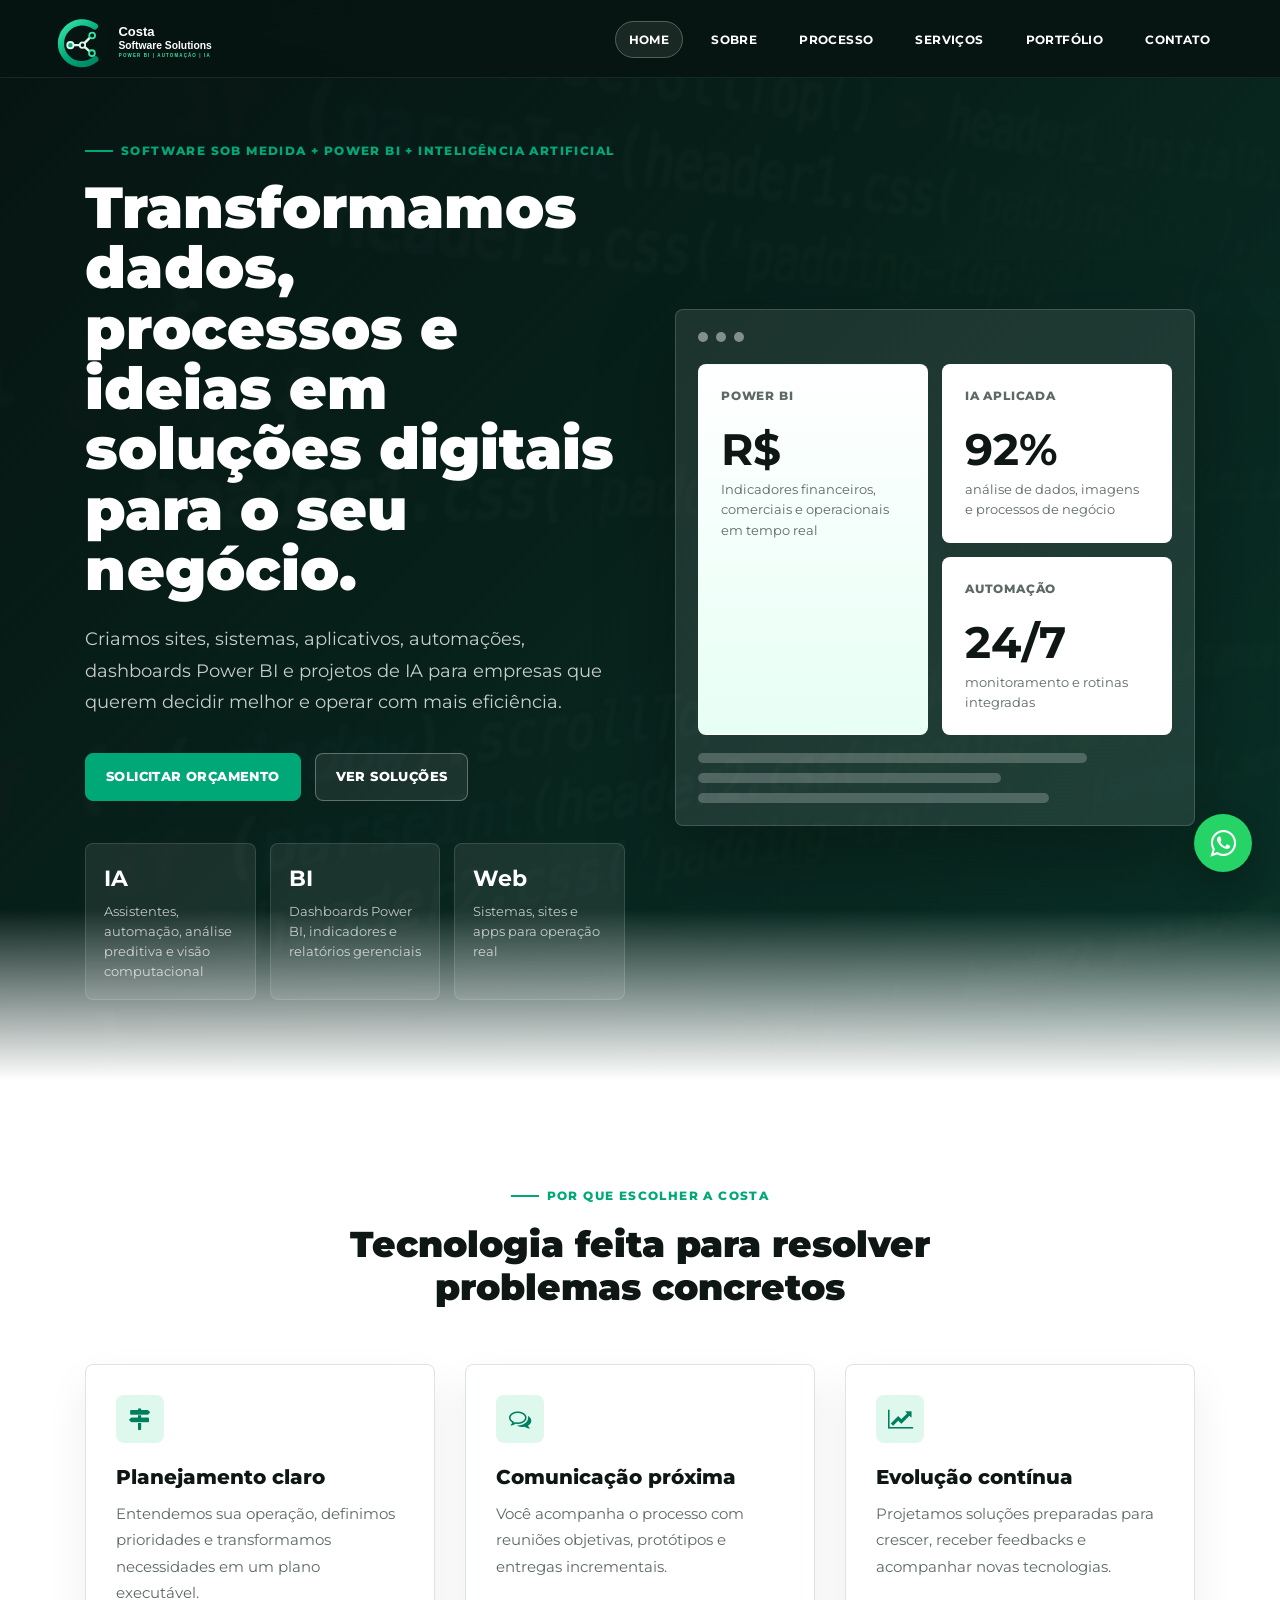
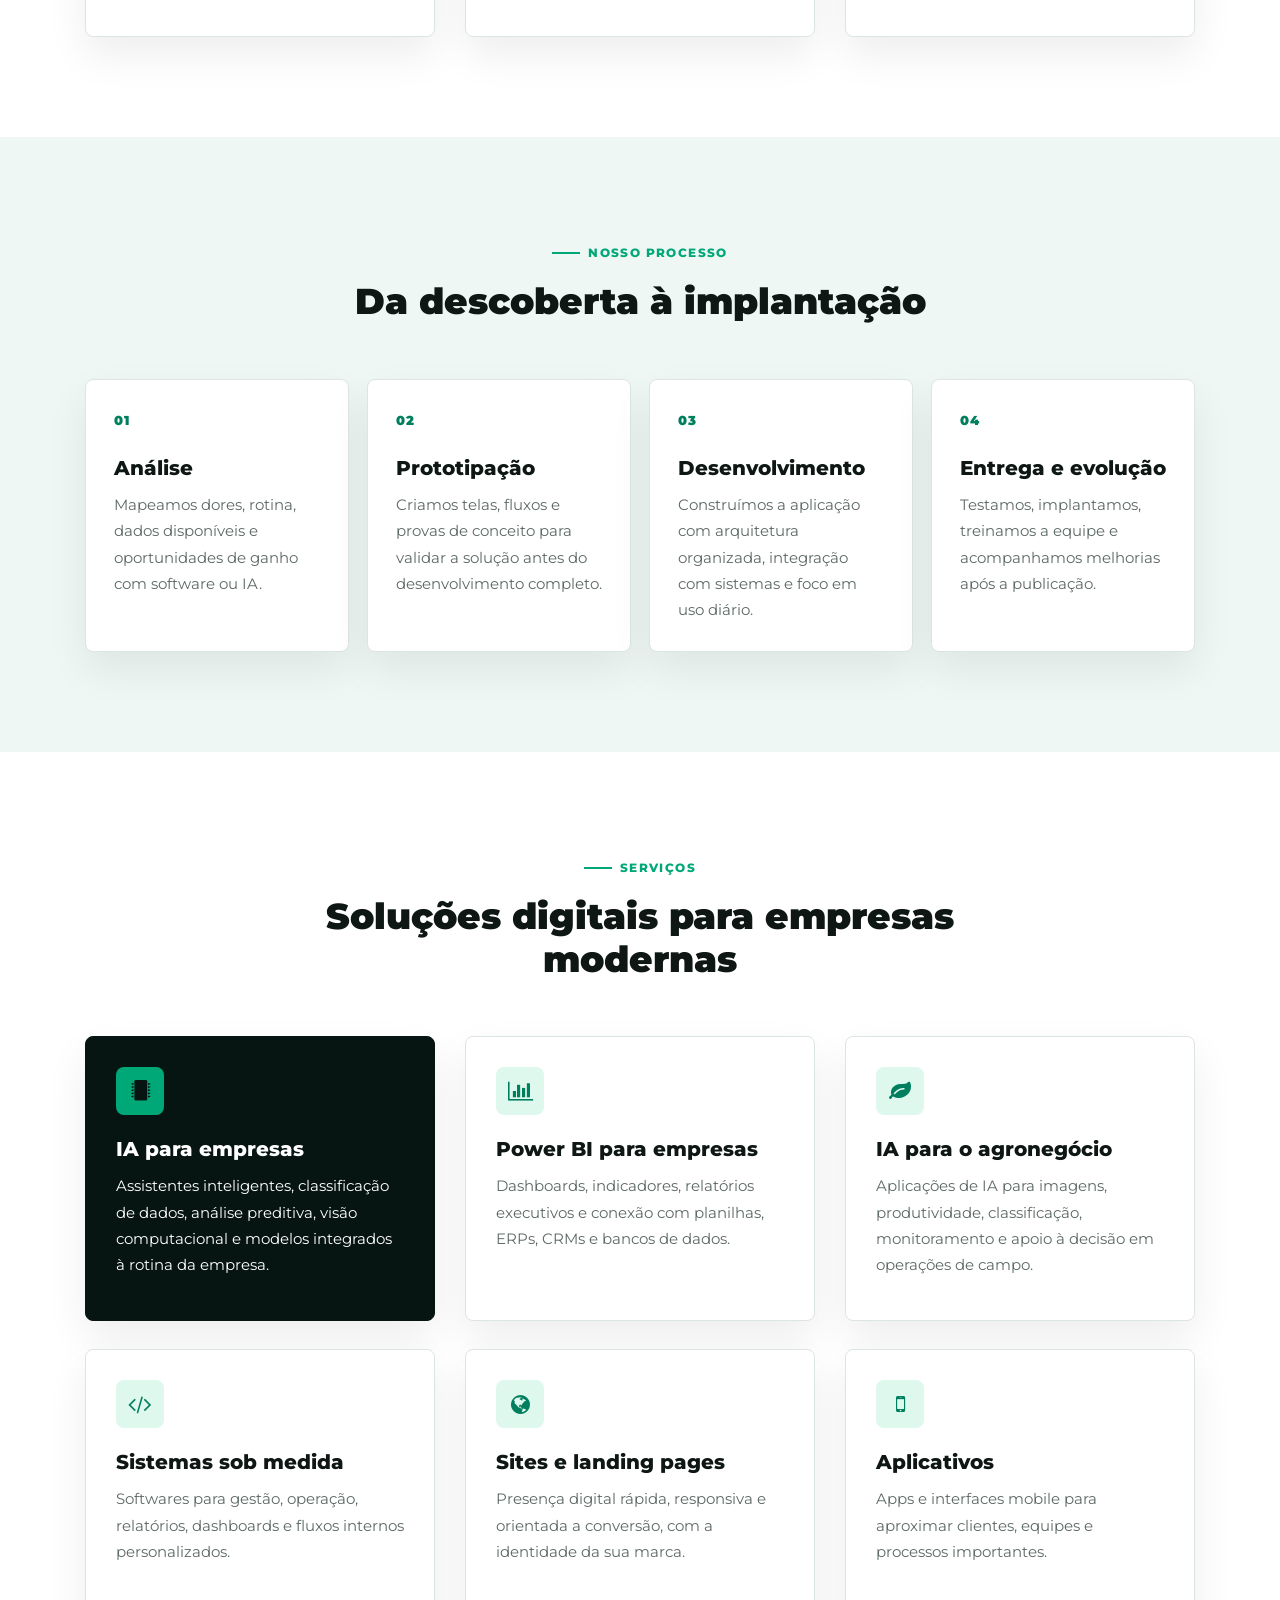
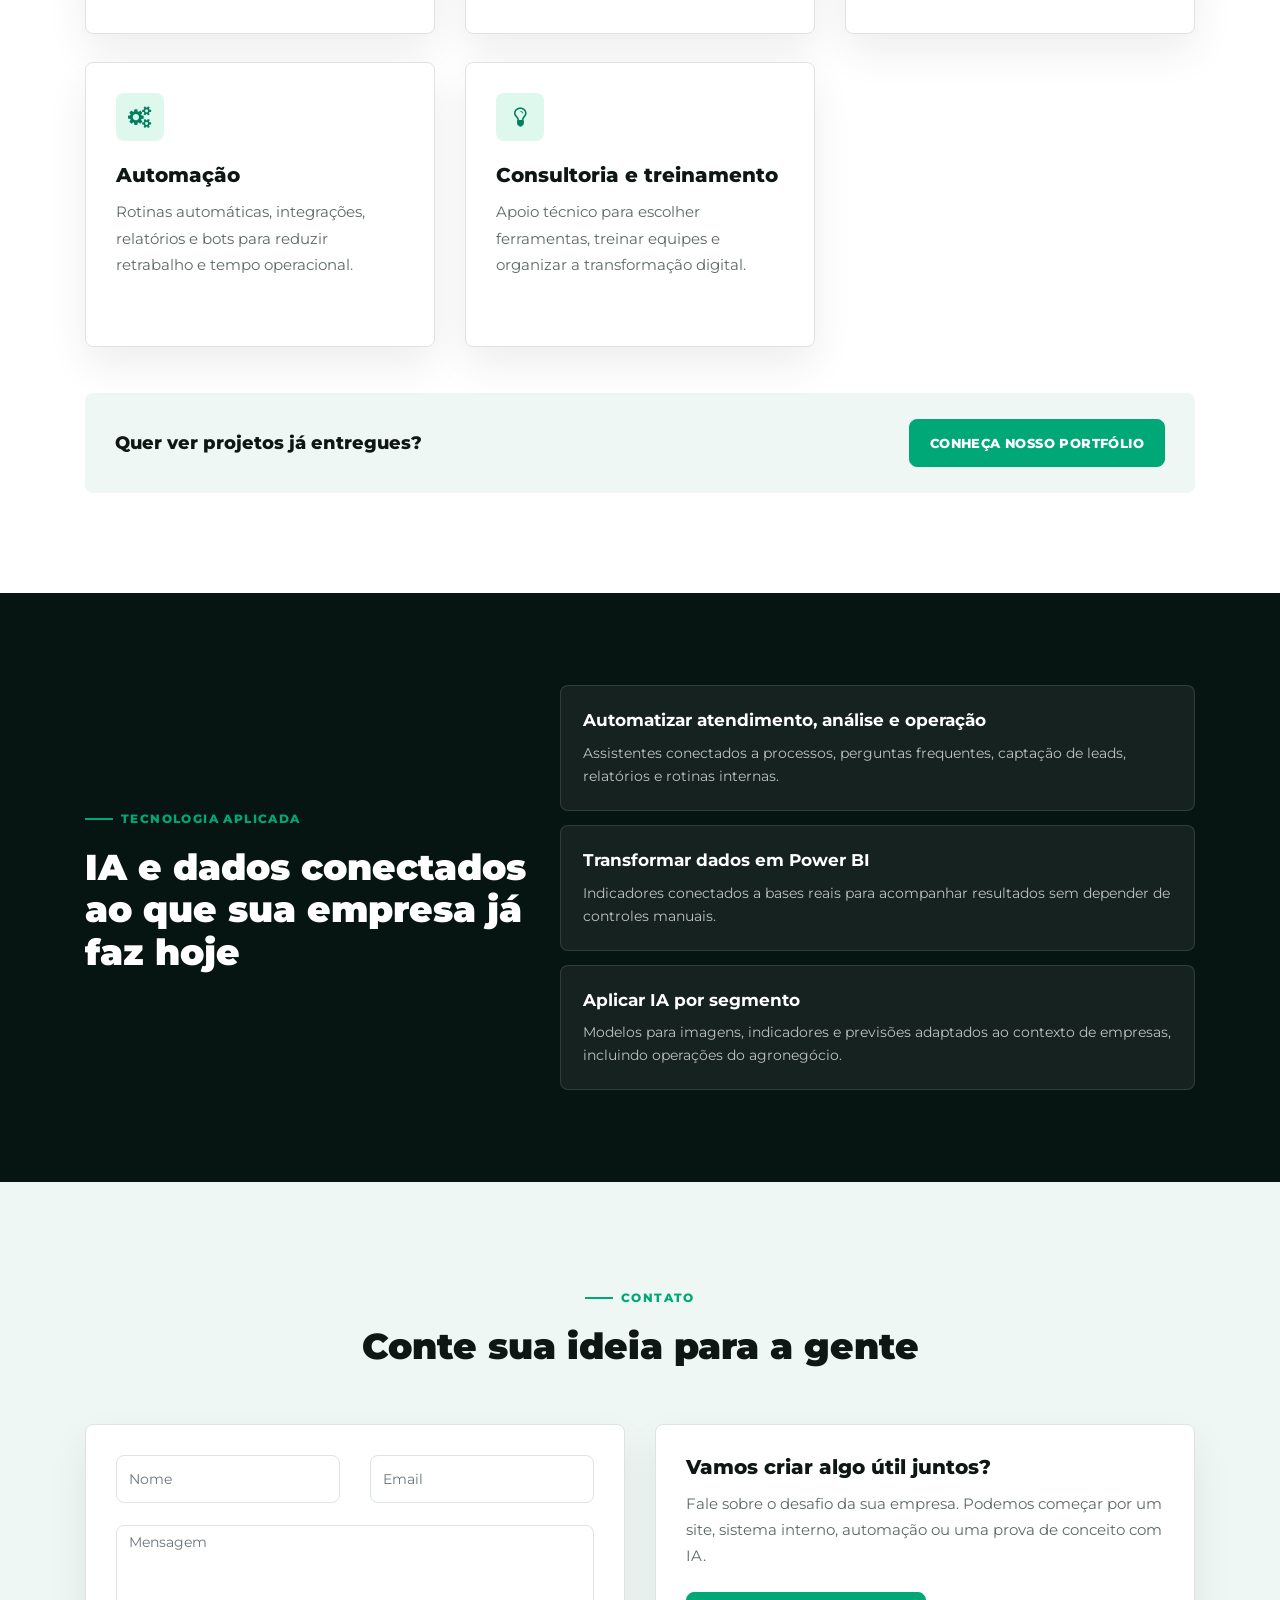
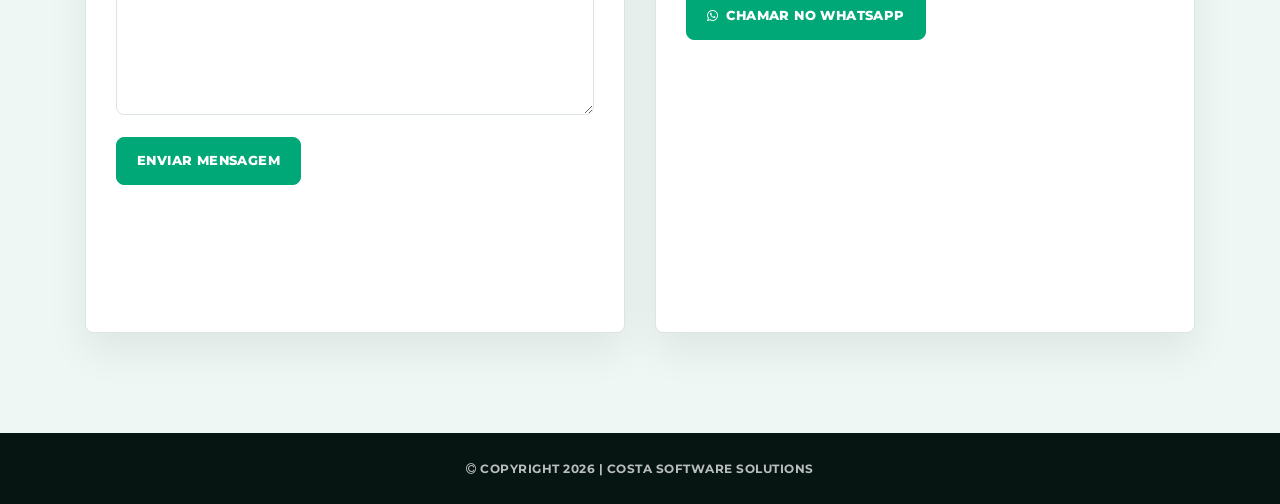
==== commit 81b09f85: "v2.0.0 beta1" ====
--- a/index.html
+++ b/index.html
@@ -4,12 +4,12 @@
   <head>
     <meta charset="utf-8">
     <meta name="viewport" content="width=device-width, initial-scale=1, shrink-to-fit=no">
-    <meta name="description" content="A Costa Software Solutions cria sites, sistemas, automações e projetos de inteligência artificial para empresas que querem evoluir com tecnologia.">
+    <meta name="description" content="A Costa Software Solutions cria sites, sistemas, automações, dashboards Power BI e projetos de inteligência artificial para empresas e agronegócio.">
     <meta name="author" content="Costa Software Solutions">
     <link href="https://fonts.googleapis.com/css?family=Montserrat:300,400,500,600,700,800,900" rel="stylesheet">
 
-    <title>Costa Software Solutions | Software, Automação e IA</title>
-    <link rel="icon" type="image/png" href="./assets/images/logo.png" />
+    <title>Costa Software Solutions | Software, Power BI, Automação e IA</title>
+    <link rel="icon" type="image/svg+xml" href="./assets/images/costa-logo-mark.svg" />
 
     <link href="vendor/bootstrap/css/bootstrap.min.css" rel="stylesheet">
     <link rel="stylesheet" href="assets/css/fontawesome.css">
@@ -24,7 +24,10 @@
   <header class="main-header clearfix" role="header">
     <div class="logo">
       <a href="#section1" aria-label="Costa Software Solutions">
-        <img src="assets/images/Identidade (1).png" alt="Costa Software Solutions">
+        <picture>
+          <source media="(max-width: 767px)" srcset="assets/images/costa-logo-mark.svg">
+          <img src="assets/images/costa-logo-horizontal.svg" alt="Costa Software Solutions">
+        </picture>
       </a>
     </div>
     <a href="#menu" class="menu-link" aria-label="Abrir menu"><i class="fa fa-bars"></i></a>
@@ -48,9 +51,9 @@
     <div class="container hero-container">
       <div class="row align-items-center">
         <div class="col-lg-6">
-          <span class="eyebrow">Software sob medida + inteligência artificial</span>
-          <h1>Transformamos ideias em soluções digitais que trabalham pelo seu negócio.</h1>
-          <p class="hero-copy">Criamos sites, sistemas, aplicativos, automações e projetos de IA para reduzir tarefas repetitivas, organizar dados e acelerar decisões.</p>
+          <span class="eyebrow">Software sob medida + Power BI + inteligência artificial</span>
+          <h1>Transformamos dados, processos e ideias em soluções digitais para o seu negócio.</h1>
+          <p class="hero-copy">Criamos sites, sistemas, aplicativos, automações, dashboards Power BI e projetos de IA para empresas que querem decidir melhor e operar com mais eficiência.</p>
           <div class="hero-actions">
             <a class="primary-action" href="#section6">Solicitar orçamento</a>
             <a class="secondary-action" href="#section4">Ver soluções</a>
@@ -58,11 +61,15 @@
           <div class="hero-metrics">
             <div>
               <strong>IA</strong>
-              <span>Automação, visão computacional e assistentes inteligentes</span>
+              <span>Assistentes, automação, análise preditiva e visão computacional</span>
+            </div>
+            <div>
+              <strong>BI</strong>
+              <span>Dashboards Power BI, indicadores e relatórios gerenciais</span>
             </div>
             <div>
               <strong>Web</strong>
-              <span>Sites, sistemas e apps para operação real</span>
+              <span>Sistemas, sites e apps para operação real</span>
             </div>
           </div>
         </div>
@@ -75,19 +82,19 @@
             </div>
             <div class="dashboard-grid">
               <div class="dashboard-card large">
-                <small>Modelo de IA</small>
+                <small>Power BI</small>
+                <strong>R$</strong>
+                <span>Indicadores financeiros, comerciais e operacionais em tempo real</span>
+              </div>
+              <div class="dashboard-card">
+                <small>IA aplicada</small>
                 <strong>92%</strong>
-                <span>Precisão estimada</span>
+                <span>análise de dados, imagens e processos de negócio</span>
               </div>
               <div class="dashboard-card">
-                <small>Fluxos</small>
-                <strong>18</strong>
-                <span>tarefas automatizadas</span>
-              </div>
-              <div class="dashboard-card">
-                <small>Dados</small>
+                <small>Automação</small>
                 <strong>24/7</strong>
-                <span>monitoramento</span>
+                <span>monitoramento e rotinas integradas</span>
               </div>
             </div>
             <div class="signal-lines">
@@ -174,8 +181,22 @@
         <div class="col-lg-4 col-md-6">
           <div class="service-card highlight">
             <i class="fa fa-microchip"></i>
-            <h3>Projetos de IA</h3>
-            <p>Assistentes inteligentes, classificação de dados, análise preditiva, visão computacional e integração de modelos ao seu sistema.</p>
+            <h3>IA para empresas</h3>
+            <p>Assistentes inteligentes, classificação de dados, análise preditiva, visão computacional e modelos integrados à rotina da empresa.</p>
+          </div>
+        </div>
+        <div class="col-lg-4 col-md-6">
+          <div class="service-card">
+            <i class="fa fa-bar-chart"></i>
+            <h3>Power BI para empresas</h3>
+            <p>Dashboards, indicadores, relatórios executivos e conexão com planilhas, ERPs, CRMs e bancos de dados.</p>
+          </div>
+        </div>
+        <div class="col-lg-4 col-md-6">
+          <div class="service-card">
+            <i class="fa fa-leaf"></i>
+            <h3>IA para o agronegócio</h3>
+            <p>Aplicações de IA para imagens, produtividade, classificação, monitoramento e apoio à decisão em operações de campo.</p>
           </div>
         </div>
         <div class="col-lg-4 col-md-6">
@@ -225,22 +246,22 @@
     <div class="container">
       <div class="row align-items-center">
         <div class="col-lg-5">
-          <span class="eyebrow">Nova frente</span>
-          <h2>IA aplicada ao que sua empresa já faz hoje</h2>
+          <span class="eyebrow">Tecnologia aplicada</span>
+          <h2>IA e dados conectados ao que sua empresa já faz hoje</h2>
         </div>
         <div class="col-lg-7">
           <div class="ai-list">
             <div>
-              <strong>Automatizar atendimento</strong>
-              <span>Assistentes conectados a processos, perguntas frequentes e captação de leads.</span>
-            </div>
-            <div>
-              <strong>Organizar informações</strong>
-              <span>Extração, classificação e análise de dados para relatórios e decisões mais rápidas.</span>
-            </div>
-            <div>
-              <strong>Enxergar padrões</strong>
-              <span>Modelos para imagens, indicadores e previsões adaptados ao contexto do negócio.</span>
+              <strong>Automatizar atendimento, análise e operação</strong>
+              <span>Assistentes conectados a processos, perguntas frequentes, captação de leads, relatórios e rotinas internas.</span>
+            </div>
+            <div>
+              <strong>Transformar dados em Power BI</strong>
+              <span>Indicadores conectados a bases reais para acompanhar resultados sem depender de controles manuais.</span>
+            </div>
+            <div>
+              <strong>Aplicar IA por segmento</strong>
+              <span>Modelos para imagens, indicadores e previsões adaptados ao contexto de empresas, incluindo operações do agronegócio.</span>
             </div>
           </div>
         </div>
--- a/assets/css/index.css
+++ b/assets/css/index.css
@@ -66,8 +66,9 @@
 }
 
 .main-header .logo img {
-  width: 64px;
+  width: 220px;
   height: auto;
+  vertical-align: middle;
 }
 
 .main-menu {
@@ -248,7 +249,7 @@
 
 .hero-metrics {
   display: grid;
-  grid-template-columns: repeat(2, minmax(0, 1fr));
+  grid-template-columns: repeat(3, minmax(0, 1fr));
   gap: 14px;
   max-width: 650px;
   margin-top: 42px;
@@ -675,9 +676,13 @@
   a.menu-link {
     float: right;
     display: block;
-    padding: 20px 24px 0 0;
+    width: 78px;
+    height: 78px;
+    padding: 0;
     color: #fff;
     font-size: 32px;
+    line-height: 78px;
+    text-align: center;
   }
 
   nav[role="navigation"] {
@@ -731,7 +736,7 @@
   }
 
   .hero-section {
-    padding-top: 120px;
+    padding-top: 112px;
   }
 
   .hero-section h1 {
@@ -748,23 +753,61 @@
 }
 
 @media screen and (max-width: 767px) {
+  .main-header {
+    height: 72px;
+  }
+
+  .main-header .logo {
+    line-height: 72px;
+    padding-left: 18px;
+  }
+
   .main-header .logo img {
-    width: 56px;
+    width: 48px;
+  }
+
+  a.menu-link {
+    width: 72px;
+    height: 72px;
+    line-height: 72px;
+    font-size: 28px;
+  }
+
+  nav[role="navigation"].active {
+    max-height: calc(100vh - 72px);
   }
 
   .hero-section {
     min-height: auto;
-    padding: 118px 0 70px;
+    padding: 100px 0 58px;
   }
 
   .hero-section h1,
   .section-heading h2,
   .ai-section h2 {
-    font-size: 32px;
+    font-size: 29px;
+    line-height: 1.16;
+  }
+
+  .eyebrow,
+  .section-heading span {
+    display: flex;
+    align-items: flex-start;
+    margin-bottom: 14px;
+    font-size: 11px;
+    line-height: 1.45;
+    letter-spacing: 1px;
+  }
+
+  .eyebrow::before,
+  .section-heading span::before {
+    flex: 0 0 22px;
+    margin-top: 7px;
   }
 
   .hero-copy {
     font-size: 16px;
+    line-height: 1.65;
   }
 
   .hero-actions,
@@ -779,8 +822,33 @@
     grid-template-columns: 1fr;
   }
 
+  .hero-metrics {
+    gap: 10px;
+    margin-top: 28px;
+  }
+
+  .hero-metrics div {
+    padding: 14px 16px;
+  }
+
+  .hero-visual {
+    margin-top: 34px;
+    padding: 16px;
+  }
+
+  .dashboard-card {
+    min-height: auto;
+    padding: 18px;
+  }
+
   .dashboard-card.large {
-    min-height: 220px;
+    grid-row: auto;
+    min-height: auto;
+  }
+
+  .dashboard-card strong {
+    margin: 14px 0 8px;
+    font-size: 34px;
   }
 
   .about-section,
@@ -791,10 +859,53 @@
     padding: 72px 0;
   }
 
+  .about-section > .container > .row,
+  .services-section > .container > .row,
+  section.contact > .container > .row {
+    row-gap: 22px;
+  }
+
+  .about-section > .container > .row > [class*="col-"],
+  .services-section > .container > .row > [class*="col-"],
+  section.contact > .container > .row > [class*="col-"] {
+    margin-bottom: 22px;
+  }
+
+  .about-section > .container > .row > [class*="col-"]:last-child,
+  .services-section > .container > .row > [class*="col-"]:last-child,
+  section.contact > .container > .row > [class*="col-"]:last-child {
+    margin-bottom: 0;
+  }
+
   .feature-card,
   .service-card,
   .process-step {
-    margin-bottom: 18px;
+    margin-bottom: 0;
+  }
+
+  .service-card {
+    min-height: auto;
+  }
+
+  .feature-card,
+  .service-card,
+  .process-step,
+  .contact-panel,
+  section.contact form {
+    padding: 24px;
+  }
+
+  .section-heading {
+    margin-bottom: 36px;
+    text-align: left;
+  }
+
+  .ai-list {
+    margin-top: 28px;
+  }
+
+  .portfolio-callout {
+    padding: 24px;
   }
 
   .whatsapp-float {
@@ -805,3 +916,22 @@
     font-size: 26px;
   }
 }
+
+@media screen and (max-width: 380px) {
+  .hero-section h1,
+  .section-heading h2,
+  .ai-section h2 {
+    font-size: 26px;
+  }
+
+  .primary-action,
+  .secondary-action,
+  .portfolio-callout a,
+  .contact-panel a,
+  section.contact form button {
+    width: 100%;
+    padding-right: 14px;
+    padding-left: 14px;
+    font-size: 12px;
+  }
+}
